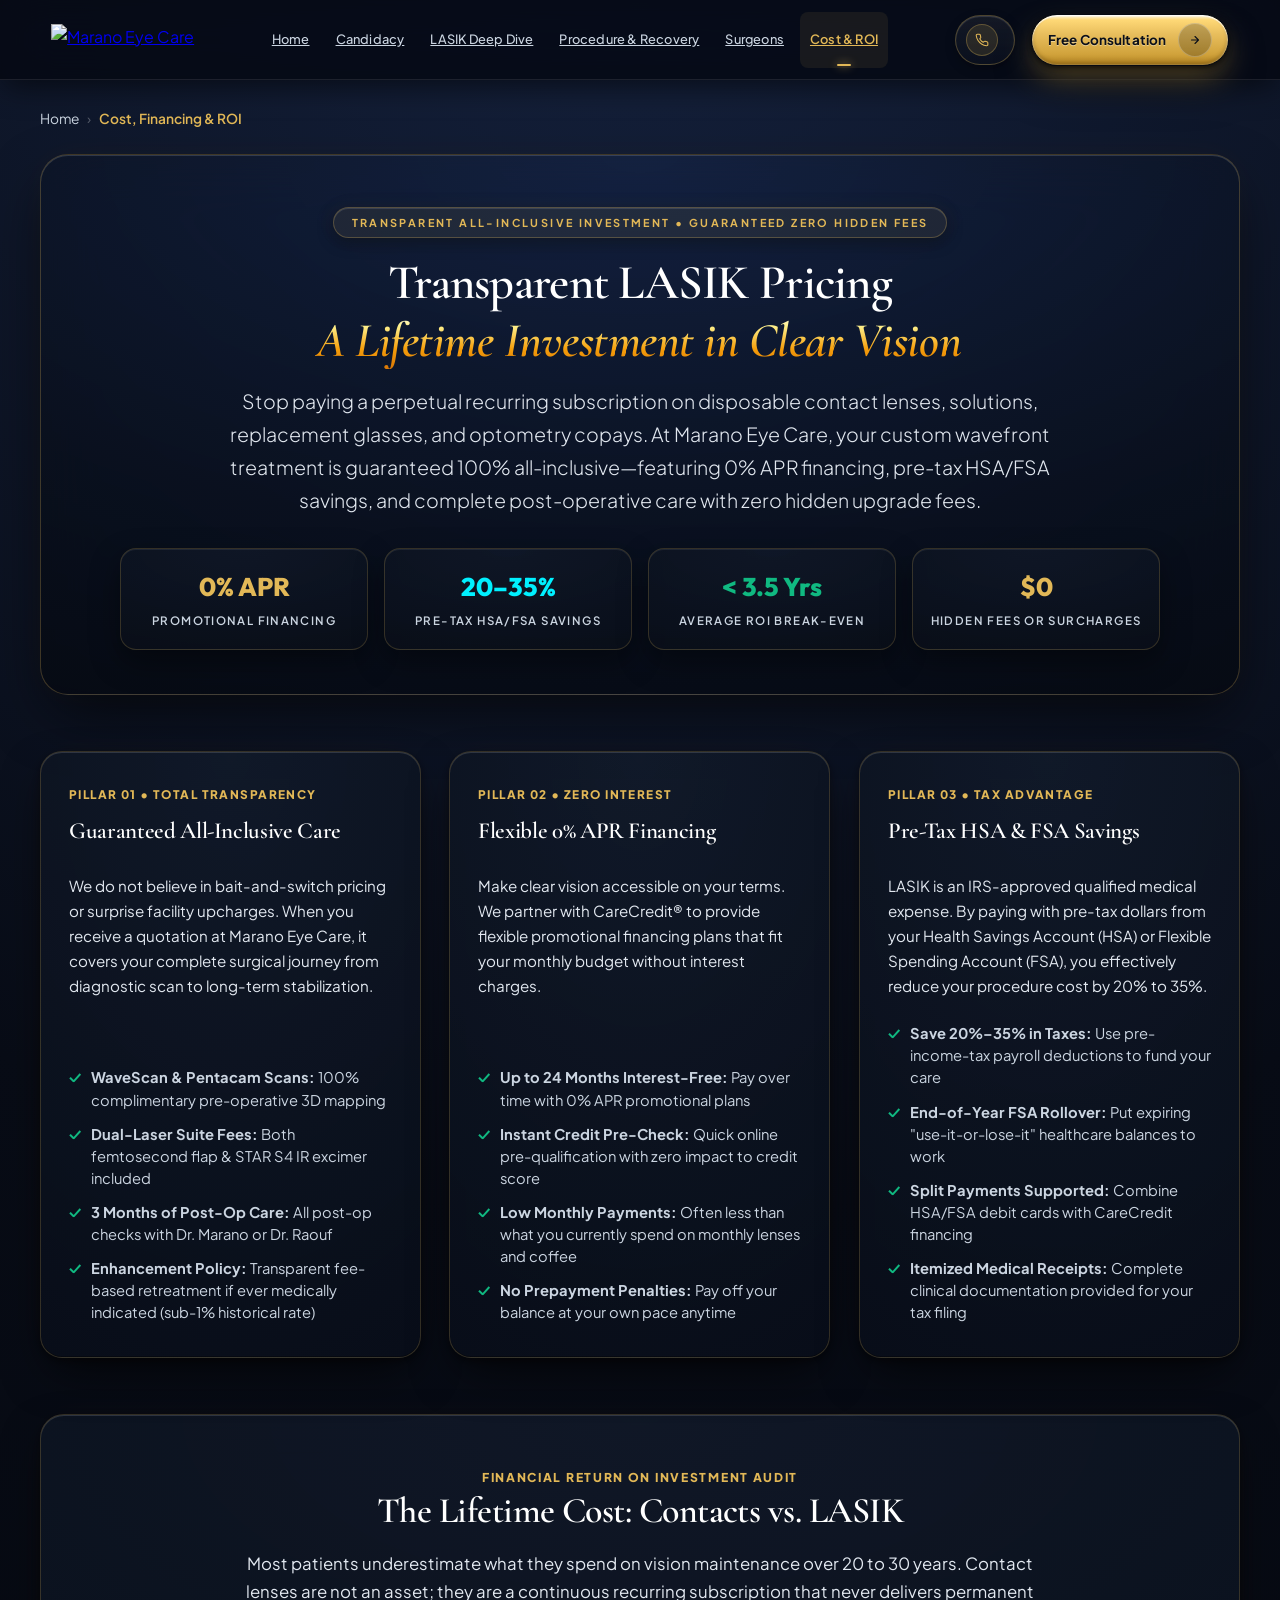
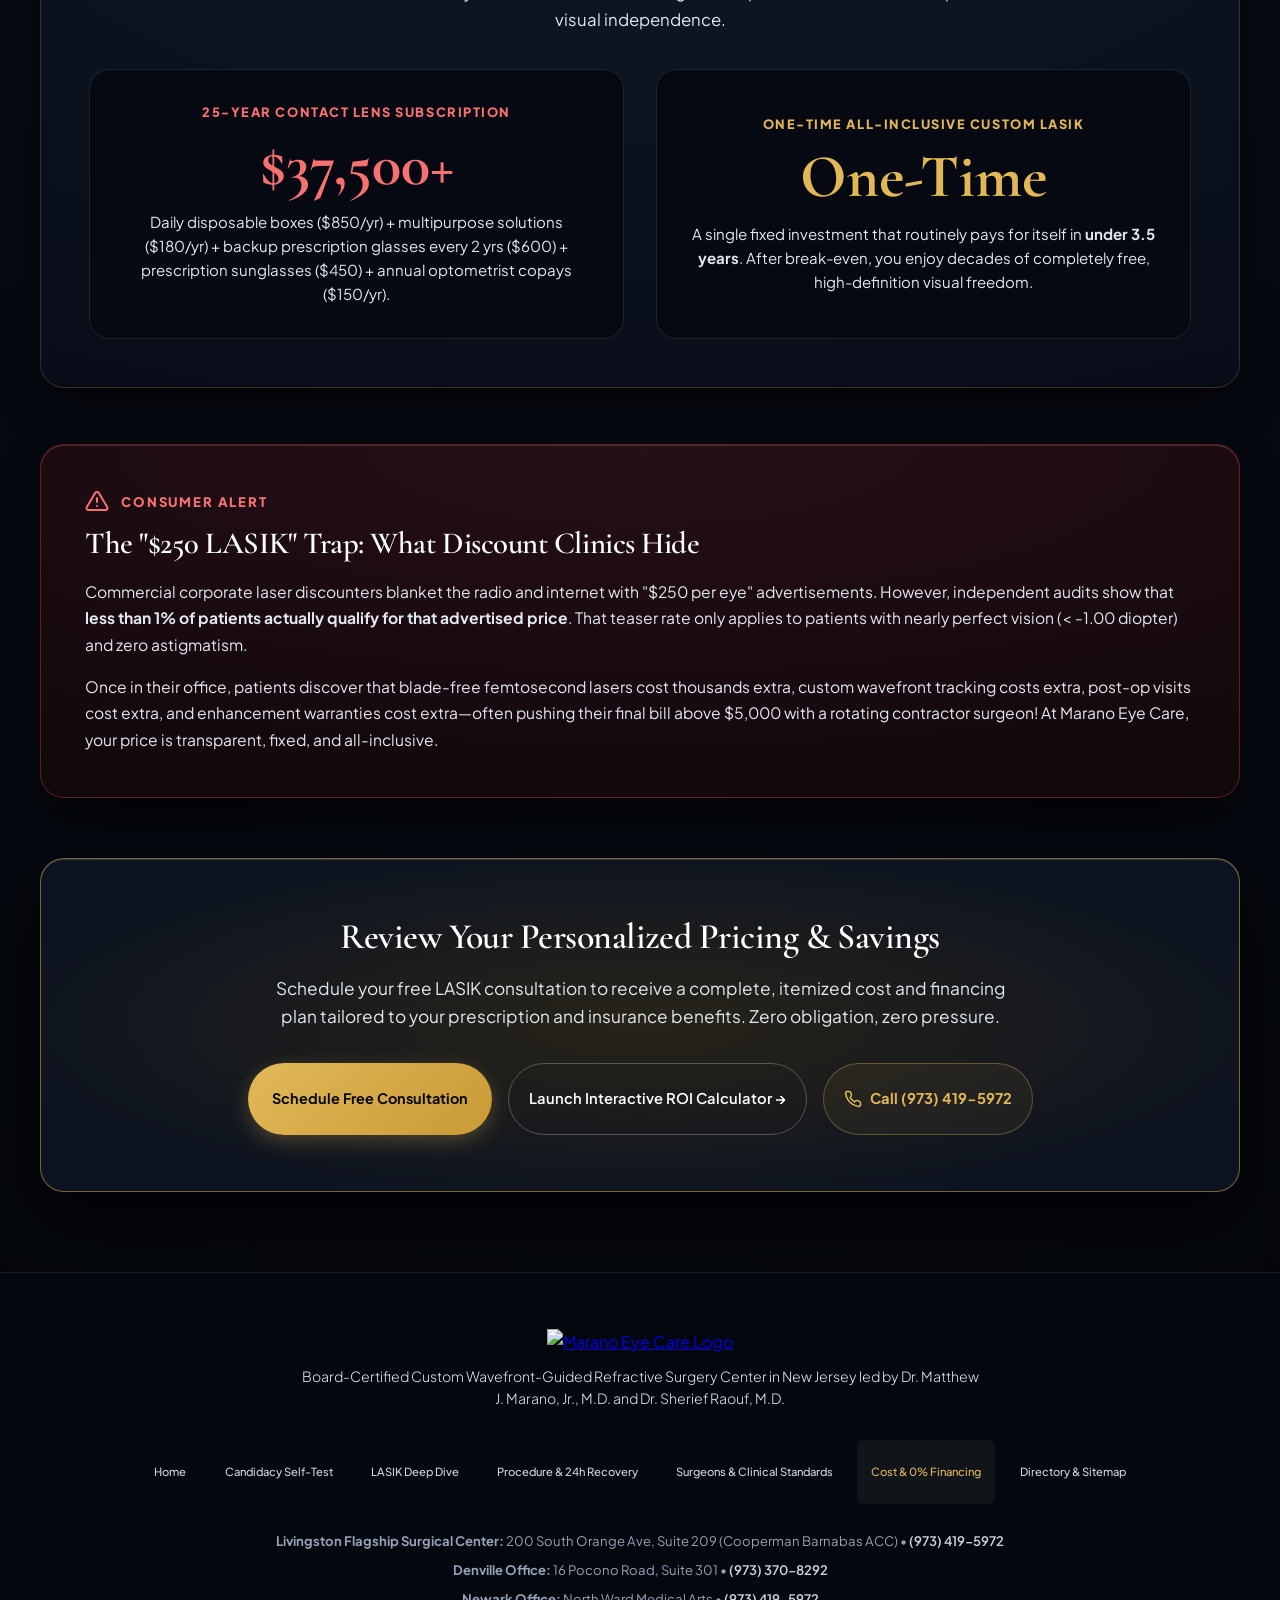
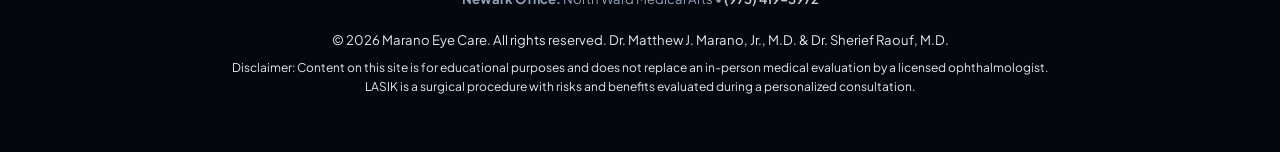
==== pricing-financing.html @ 267d0193 "feat(portal): update CustomVue suite, optical diagnostic engine, surgeon profiles, and procedure vis" ====
<!DOCTYPE html>
<html lang="en">
  <head>
    <!-- Google tag (gtag.js) -->
    <script async src="https://www.googletagmanager.com/gtag/js?id=GT-WKTZM5GN"></script>
    <script>
      window.dataLayer = window.dataLayer || [];
      function gtag(){dataLayer.push(arguments);}
      gtag('js', new Date());

      gtag('config', 'G-71SK3LQF49');
      gtag('config', 'GT-WKTZM5GN');
      gtag('config', 'AW-18197167741');
      gtag('config', 'AW-17962563730');
    </script>

    <!-- Performance & Preconnect Hints -->
    <link rel="preconnect" href="https://fonts.googleapis.com">
    <link rel="preconnect" href="https://fonts.gstatic.com" crossorigin>
    <link rel="preconnect" href="https://www.googletagmanager.com" crossorigin />
    <link rel="preconnect" href="https://cdn.callrail.com" crossorigin />
    <link rel="dns-prefetch" href="https://www.googletagmanager.com" />
    <link rel="dns-prefetch" href="https://cdn.callrail.com" />

    <meta charset="UTF-8" />
    <meta name="viewport" content="width=device-width, initial-scale=1.0" />
    <link rel="icon" type="image/svg+xml" href="./assets/favicon.svg?v=2" />
    <link rel="alternate icon" type="image/png" href="./assets/marano-logo-dw0rx_0b.png" />
    <link rel="apple-touch-icon" href="./assets/favicon.svg?v=2" />
    
    <title>All-Inclusive LASIK Pricing, Financing &amp; ROI | Marano Eye Care NJ</title>
    <link rel="canonical" href="https://lasik.maranoeye.com/pricing-financing.html" />
    <meta name="description" content="Transparent, all-inclusive CustomVue® LASIK pricing in NJ. 0% APR CareCredit financing, HSA/FSA pre-tax savings, and lifetime contact lens cost comparison." />
    <meta name="keywords" content="LASIK cost NJ, LASIK financing CareCredit, LASIK HSA FSA savings, affordable LASIK New Jersey, transparent LASIK pricing Livingston NJ" />
    
    <!-- Open Graph & Social Cards -->
    <meta property="og:title" content="All-Inclusive LASIK Pricing, Financing &amp; ROI | Marano Eye Care NJ" />
    <meta property="og:description" content="Transparent LASIK pricing with zero hidden fees. Discover 0% APR financing, HSA/FSA tax strategies, and lifetime ROI in Livingston, NJ." />
    <meta property="og:type" content="article" />
    <meta property="og:url" content="https://lasik.maranoeye.com/pricing-financing.html" />
    <meta property="og:image" content="https://lasik.maranoeye.com/assets/og-lasik.jpg" />
    <meta name="twitter:card" content="summary_large_image" />
    <meta name="twitter:title" content="All-Inclusive LASIK Pricing, Financing &amp; ROI | Marano Eye Care NJ" />
    <meta name="twitter:description" content="Transparent LASIK pricing with zero hidden fees. Discover 0% APR financing, HSA/FSA tax strategies, and lifetime ROI in Livingston, NJ." />
    <meta name="twitter:image" content="https://lasik.maranoeye.com/assets/og-lasik.jpg" />

    <!-- Google Fonts -->
    <link href="https://fonts.googleapis.com/css2?family=Cormorant+Garamond:ital,wght@0,400;0,600;0,700;1,400;1,600&family=Outfit:wght@400;500;600;700;800&family=Plus+Jakarta+Sans:wght@300;400;500;600;700;800&display=swap" rel="stylesheet">
    
    <!-- Core Design System & Custom Styles -->
    <link rel="stylesheet" href="./assets/index-DhXpI4H_.css?v=29">

    <!-- Schema.org MedicalWebPage Structured Data -->
    <script type="application/ld+json">
    {
      "@context": "https://schema.org",
      "@graph": [
        {
          "@type": ["WebPage", "MedicalWebPage"],
          "@id": "https://lasik.maranoeye.com/pricing-financing.html#webpage",
          "url": "https://lasik.maranoeye.com/pricing-financing.html",
          "name": "All-Inclusive LASIK Pricing, Financing & ROI | Marano Eye Care",
          "description": "Comprehensive guide to all-inclusive LASIK pricing, 0% APR CareCredit financing, HSA/FSA tax deductions, and contact lens ROI.",
          "isPartOf": {
            "@type": "WebSite",
            "@id": "https://lasik.maranoeye.com/#website",
            "name": "Marano Eye Care Custom LASIK"
          }
        },
        {
          "@type": "BreadcrumbList",
          "@id": "https://lasik.maranoeye.com/pricing-financing.html#breadcrumb",
          "itemListElement": [
            {
              "@type": "ListItem",
              "position": 1,
              "name": "Home",
              "item": "https://lasik.maranoeye.com/"
            },
            {
              "@type": "ListItem",
              "position": 2,
              "name": "Cost & Financing",
              "item": "https://lasik.maranoeye.com/pricing-financing.html"
            }
          ]
        }
      ]
    }
    </script>

    <style>
      :root {
        --bg-dark: #060911;
        --bg-panel: rgba(13, 20, 32, 0.88);
        --bg-panel-hover: rgba(18, 27, 43, 0.95);
        --border-gold-subtle: rgba(226, 184, 87, 0.22);
        --border-gold-focus: rgba(226, 184, 87, 0.65);
        --accent-gold: #e2b857;
        --accent-gold-light: #f3d489;
        --accent-cyan: #00f0ff;
        --accent-emerald: #10b981;
        --text-primary: #ffffff;
        --text-secondary: #e2e8f0;
        --text-muted: #94a3b8;
        --font-serif: 'Cormorant Garamond', Georgia, serif;
        --font-sans: 'Plus Jakarta Sans', system-ui, sans-serif;
        --font-display: 'Outfit', system-ui, sans-serif;
      }

      body {
        margin: 0;
        padding: 0;
        background-color: var(--bg-dark);
        color: var(--text-primary);
        font-family: var(--font-sans);
        line-height: 1.6;
        -webkit-font-smoothing: antialiased;
        overflow-x: hidden;
      }

      h1, h2, h3, section {
        scroll-margin-top: 100px;
      }

      /* Unified Full-Width Navigation Bar */
      #main-navigation.subpage-nav-fixed {
        position: fixed !important;
        top: 0 !important;
        left: 0 !important;
        right: 0 !important;
        width: 100% !important;
        max-width: 100% !important;
        margin: 0 !important;
        height: 80px !important;
        border-radius: 0 !important;
        background: rgba(6, 10, 19, 0.88) !important;
        border: none !important;
        border-bottom: 1px solid rgba(255, 255, 255, 0.09) !important;
        -webkit-backdrop-filter: blur(24px) saturate(180%) !important;
        backdrop-filter: blur(24px) saturate(180%) !important;
        box-shadow: 0 10px 30px -5px rgba(0, 0, 0, 0.6) !important;
        padding: 0 clamp(24px, 4vw, 56px) !important;
        z-index: 1000 !important;
        display: flex !important;
        align-items: center !important;
        justify-content: space-between !important;
        box-sizing: border-box !important;
      }

      #main-navigation.subpage-nav-fixed #header-cta-btn {
        flex-shrink: 0 !important;
        white-space: nowrap !important;
        margin-left: 0 !important;
      }

      #main-navigation.subpage-nav-fixed #header-phone-link {
        flex-shrink: 0 !important;
        white-space: nowrap !important;
        margin-right: 16px !important;
      }

      @media (max-width: 1024px) {
        #main-navigation.subpage-nav-fixed {
          padding: 0 16px !important;
          height: 68px !important;
        }
      }

      /* Breadcrumbs */
      .breadcrumb-bar {
        max-width: 1200px;
        margin: 108px auto 0 auto;
        padding: 0 24px;
      }

      .breadcrumb-list {
        display: flex;
        flex-wrap: wrap;
        align-items: center;
        gap: 8px;
        list-style: none;
        padding: 0;
        margin: 0;
        font-size: 0.86rem;
      }

      .breadcrumb-item a {
        color: var(--text-muted);
        text-decoration: none;
        transition: color 0.2s;
      }

      .breadcrumb-item a:hover {
        color: var(--accent-gold);
      }

      .breadcrumb-separator {
        color: rgba(255, 255, 255, 0.3);
      }

      .breadcrumb-current {
        color: var(--accent-gold);
        font-weight: 600;
      }

      /* Main Page Shell */
      .subpage-container {
        max-width: 1200px;
        margin: 0 auto;
        padding: 24px 24px 80px 24px;
      }

      /* Editorial Hero Header */
      .editorial-hero-header {
        text-align: center;
        margin-bottom: 56px !important;
        background: radial-gradient(120% 120% at 50% 0%, rgba(22, 35, 64, 0.75) 0%, rgba(10, 16, 28, 0.88) 60%, rgba(6, 9, 17, 0.96) 100%) !important;
        border: 1px solid rgba(226, 184, 87, 0.25) !important;
        border-radius: 28px !important;
        box-shadow: 0 24px 60px -12px rgba(0, 0, 0, 0.7), inset 0 1px 0 rgba(255, 255, 255, 0.15), 0 0 30px rgba(226, 184, 87, 0.04) !important;
        -webkit-backdrop-filter: blur(28px) saturate(170%) !important;
        backdrop-filter: blur(28px) saturate(170%) !important;
        padding: clamp(36px, 5vw, 52px) clamp(24px, 4vw, 40px) 44px clamp(24px, 4vw, 40px) !important;
      }

      .editorial-hero-header .clinical-telemetry-bar {
        margin: 0 auto !important;
      }

      .superiority-eyebrow {
        display: inline-block;
        font-size: 0.78rem;
        letter-spacing: 0.16em;
        text-transform: uppercase;
        font-weight: 700;
        color: var(--accent-gold);
        background: rgba(226, 184, 87, 0.08);
        border: 1px solid rgba(226, 184, 87, 0.25);
        padding: 6px 18px;
        border-radius: 9999px;
        margin-bottom: 18px;
      }

      .editorial-page-title {
        font-family: var(--font-serif);
        font-size: clamp(2.1rem, 3.8vw, 3.1rem) !important;
        color: #ffffff !important;
        background: none !important;
        -webkit-text-fill-color: #ffffff !important;
        margin: 0 0 16px 0;
        line-height: 1.18;
        letter-spacing: -0.015em;
      }

      .editorial-page-lead {
        color: var(--text-secondary);
        font-size: clamp(1.05rem, 1.8vw, 1.22rem);
        max-width: 880px;
        margin: 0 auto 32px auto;
        line-height: 1.68;
        font-weight: 300;
      }

      /* Clinical Telemetry Bar */
      .clinical-telemetry-bar {
        display: grid;
        grid-template-columns: repeat(4, 1fr);
        gap: 16px;
        max-width: 1040px;
        margin: 0 auto 60px auto;
      }

      @media (max-width: 768px) {
        .clinical-telemetry-bar {
          grid-template-columns: repeat(2, 1fr);
        }
      }

      .telemetry-pill {
        background: radial-gradient(120% 120% at 50% 0%, rgba(18, 27, 43, 0.7) 0%, rgba(9, 14, 24, 0.85) 100%);
        border: 1px solid rgba(226, 184, 87, 0.2);
        border-radius: 16px;
        padding: 18px 16px;
        text-align: center;
        box-shadow: 0 12px 30px rgba(0, 0, 0, 0.4), inset 0 1px 0 rgba(255, 255, 255, 0.08);
        transition: transform 0.25s ease, border-color 0.25s ease;
      }

      .telemetry-pill:hover {
        transform: translateY(-3px);
        border-color: rgba(226, 184, 87, 0.5);
      }

      .telemetry-val {
        display: block;
        font-family: var(--font-display);
        font-size: 1.6rem;
        font-weight: 800;
        color: #ffffff;
        margin-bottom: 4px;
      }

      .telemetry-val-gold { color: var(--accent-gold); }
      .telemetry-val-cyan { color: var(--accent-cyan); }
      .telemetry-val-emerald { color: var(--accent-emerald); }

      .telemetry-lbl {
        display: block;
        font-size: 0.72rem;
        text-transform: uppercase;
        letter-spacing: 0.12em;
        color: var(--text-muted);
        font-weight: 600;
      }

      /* Elite Master Cards System */
      .surgical-card-master {
        background: radial-gradient(120% 120% at 50% 0%, rgba(18, 27, 43, 0.82) 0%, rgba(8, 13, 24, 0.95) 100%);
        border: 1px solid rgba(226, 184, 87, 0.2);
        border-radius: 24px;
        padding: clamp(32px, 4vw, 48px);
        margin-bottom: 56px;
        box-shadow: 0 24px 60px rgba(0, 0, 0, 0.65), inset 0 1px 0 rgba(255, 255, 255, 0.1);
        -webkit-backdrop-filter: blur(24px);
        backdrop-filter: blur(24px);
        transition: border-color 0.3s ease;
      }

      .surgical-card-master:hover {
        border-color: rgba(226, 184, 87, 0.45);
      }

      .section-heading-editorial {
        font-family: var(--font-serif);
        font-size: clamp(1.75rem, 2.8vw, 2.35rem) !important;
        color: #ffffff !important;
        background: none !important;
        -webkit-text-fill-color: #ffffff !important;
        margin: 0 0 14px 0;
        line-height: 1.25;
      }

      .section-sub-editorial {
        color: var(--text-secondary);
        font-size: 1.05rem;
        line-height: 1.65;
        max-width: 820px;
        margin-bottom: 32px;
      }

      /* 3 Pillars of Transparent Investment */
      section.pricing-pillars-grid,
      .pricing-pillars-grid {
        display: grid;
        grid-template-columns: repeat(3, 1fr);
        gap: 28px;
        margin-bottom: 56px;
        overflow: visible !important;
        padding-top: 10px;
        margin-top: -10px;
      }

      @media (max-width: 900px) {
        section.pricing-pillars-grid,
        .pricing-pillars-grid {
          grid-template-columns: 1fr;
        }
      }

      .price-pillar-card {
        background: radial-gradient(120% 120% at 50% 0%, rgba(18, 27, 43, 0.82) 0%, rgba(8, 13, 24, 0.95) 100%);
        border: 1px solid rgba(226, 184, 87, 0.2);
        border-radius: 22px;
        padding: 34px 28px;
        box-shadow: 0 16px 45px rgba(0, 0, 0, 0.55), inset 0 1px 0 rgba(255, 255, 255, 0.08);
        display: flex;
        flex-direction: column;
        transition: transform 0.25s cubic-bezier(0.16, 1, 0.3, 1), border-color 0.25s ease, box-shadow 0.25s ease;
        position: relative;
        z-index: 1;
      }

      .price-pillar-card:hover {
        transform: translateY(-4px);
        border-color: rgba(226, 184, 87, 0.5);
        box-shadow: 0 20px 50px rgba(0, 0, 0, 0.65), 0 0 20px rgba(226, 184, 87, 0.12), inset 0 1px 0 rgba(255, 255, 255, 0.12);
        z-index: 2;
      }

      .pillar-tag {
        font-size: 0.74rem;
        letter-spacing: 0.12em;
        font-weight: 800;
        color: var(--accent-gold);
        text-transform: uppercase;
        margin-bottom: 12px;
        display: block;
      }

      .price-pillar-title {
        font-family: var(--font-serif);
        font-size: clamp(1.35rem, 1.8vw, 1.6rem) !important;
        color: #ffffff !important;
        background: none !important;
        -webkit-text-fill-color: #ffffff !important;
        margin: 0 0 12px 0;
        line-height: 1.25;
      }

      .trap-heading {
        font-family: var(--font-serif);
        font-size: clamp(1.6rem, 2.4vw, 2.1rem) !important;
        color: #ffffff !important;
        background: none !important;
        -webkit-text-fill-color: #ffffff !important;
        margin: 0 0 14px 0;
        line-height: 1.25;
      }

      .cta-heading {
        font-family: var(--font-serif);
        font-size: clamp(1.75rem, 2.8vw, 2.35rem) !important;
        color: #ffffff !important;
        background: none !important;
        -webkit-text-fill-color: #ffffff !important;
        margin: 0 0 14px 0;
        line-height: 1.25;
      }

      .price-pillar-desc {
        color: var(--text-secondary);
        font-size: 0.95rem;
        line-height: 1.65;
        margin-bottom: 24px;
      }

      .feature-bullets {
        list-style: none;
        padding: 0;
        margin: 0;
        display: flex;
        flex-direction: column;
        gap: 12px;
        margin-top: auto;
      }

      .feature-bullet {
        display: flex;
        align-items: flex-start;
        gap: 10px;
        font-size: 0.92rem;
        color: var(--text-muted);
        line-height: 1.5;
      }

      .bullet-check {
        color: var(--accent-emerald);
        font-weight: bold;
        flex-shrink: 0;
      }

      /* Lifetime Expense Comparison Panel */
      .roi-grid {
        display: grid;
        grid-template-columns: 1fr 1fr;
        gap: 32px;
        align-items: stretch;
        margin-top: 28px;
      }

      @media (max-width: 860px) {
        .roi-grid {
          grid-template-columns: 1fr;
        }
      }

      .calc-stat-box {
        background: rgba(6, 9, 17, 0.85);
        border: 1px solid rgba(255, 255, 255, 0.1);
        border-radius: 20px;
        padding: 32px 28px;
        text-align: center;
        display: flex;
        flex-direction: column;
        justify-content: center;
      }

      .stat-huge {
        font-family: var(--font-serif);
        font-size: clamp(2.8rem, 5vw, 3.8rem);
        line-height: 1;
        margin: 12px 0 14px 0;
        font-weight: 700;
      }

      .stat-huge-red {
        color: #f87171;
      }

      .stat-huge-gold {
        color: var(--accent-gold);
      }

      /* The Retail Mill Scheme Alert */
      .retail-trap-card {
        background: radial-gradient(120% 120% at 50% 0%, rgba(45, 16, 24, 0.85) 0%, rgba(14, 8, 12, 0.98) 100%);
        border: 1px solid rgba(239, 68, 68, 0.35);
        border-radius: 24px;
        padding: clamp(32px, 4vw, 44px);
        margin-bottom: 56px;
        box-shadow: 0 20px 55px rgba(0, 0, 0, 0.65);
      }

      /* Call to Action Banner */
      .surgical-cta-banner {
        background: radial-gradient(ellipse at 50% 50%, rgba(226, 184, 87, 0.16) 0%, rgba(13, 20, 34, 0.96) 80%);
        border: 1px solid rgba(226, 184, 87, 0.5);
        border-radius: 24px;
        padding: 56px 36px;
        text-align: center;
        box-shadow: 0 24px 65px rgba(0, 0, 0, 0.7), inset 0 1px 0 rgba(255, 255, 255, 0.15);
        margin-top: 60px;
      }

      .cta-heading {
        font-family: var(--font-serif);
        font-size: clamp(2rem, 3.6vw, 2.7rem);
        color: #ffffff;
        margin: 0 0 14px 0;
      }

      .cta-desc {
        color: var(--text-secondary);
        font-size: 1.08rem;
        max-width: 740px;
        margin: 0 auto 32px auto;
        line-height: 1.65;
      }

      .cta-actions {
        display: flex;
        flex-wrap: wrap;
        justify-content: center;
        gap: 16px;
      }

      .btn-gold-pill {
        background: linear-gradient(135deg, #e2b857 0%, #c99a36 100%);
        color: #060911;
        font-weight: 700;
        font-size: 0.9rem;
        padding: 12px 24px;
        min-height: 48px;
        border-radius: 9999px;
        text-decoration: none;
        box-shadow: 0 6px 20px rgba(226, 184, 87, 0.28);
        transition: transform 0.25s ease, box-shadow 0.25s ease;
        display: inline-flex;
        align-items: center;
        justify-content: center;
        gap: 8px;
        border: none;
        cursor: pointer;
      }

      .btn-gold-pill:hover {
        transform: translateY(-2px);
        box-shadow: 0 10px 28px rgba(226, 184, 87, 0.45);
      }

      .phone-link-pill {
        color: var(--accent-gold);
        font-weight: 700;
        font-size: 0.92rem;
        text-decoration: none;
        display: inline-flex;
        align-items: center;
        gap: 8px;
        padding: 10px 20px;
        min-height: 48px;
        border: 1px solid rgba(226, 184, 87, 0.35);
        border-radius: 9999px;
        background: rgba(226, 184, 87, 0.06);
        transition: all 0.25s ease;
      }

      .phone-link-pill:hover {
        background: rgba(226, 184, 87, 0.16);
        border-color: var(--accent-gold);
        color: #ffffff;
      }

      .secondary-outline-pill {
        border: 1px solid rgba(255, 255, 255, 0.25);
        color: #ffffff;
        font-weight: 600;
        font-size: 0.92rem;
        text-decoration: none;
        display: inline-flex;
        align-items: center;
        gap: 8px;
        padding: 10px 20px;
        min-height: 48px;
        border-radius: 9999px;
        transition: all 0.25s ease;
      }

      .secondary-outline-pill:hover {
        border-color: var(--accent-gold);
        color: var(--accent-gold);
        background: rgba(226, 184, 87, 0.08);
      }

      /* Unified Footer */
      .footer-subpage-simple {
        border-top: 1px solid rgba(255, 255, 255, 0.08);
        padding: 40px 24px;
        text-align: center;
        font-size: 0.88rem;
        color: var(--text-muted);
        background: #04070d;
      }

      .footer-links-row {
        display: flex;
        flex-wrap: nowrap;
        justify-content: center;
        justify-content: safe center;
        align-items: center;
        white-space: nowrap;
        gap: clamp(4px, 0.8vw, 12px);
        margin: 20px auto;
        max-width: 100%;
        width: max-content;
        box-sizing: border-box;
        overflow-x: auto;
        padding: 6px 12px;
      }

      .footer-link-item {
        color: var(--text-secondary);
        text-decoration: none;
        display: inline-flex;
        align-items: center;
        white-space: nowrap;
        font-size: clamp(0.70rem, 0.78vw, 0.84rem);
        padding: 5px 8px;
        border-radius: 6px;
        transition: color 0.2s;
      }

      .footer-link-item:hover {
        color: var(--accent-gold);
      }

      /* Editorial italic accent */
      .editorial-italic-accent {
        color: #e2b857;
        font-style: italic;
      }

      /* ROI panel header */
      .roi-panel-header {
        text-align: center;
        max-width: 820px;
        margin: 0 auto 36px auto;
      }

      .roi-eyebrow {
        color: var(--accent-gold);
        font-size: 0.76rem;
        font-weight: 800;
        letter-spacing: 0.14em;
        text-transform: uppercase;
      }

      /* ROI stat box labels & body text */
      .stat-label-red {
        font-size: 0.8rem;
        color: #f87171;
        letter-spacing: 0.12em;
        text-transform: uppercase;
        font-weight: 800;
      }

      .stat-label-gold {
        font-size: 0.8rem;
        color: var(--accent-gold);
        letter-spacing: 0.12em;
        text-transform: uppercase;
        font-weight: 800;
      }

      .stat-body {
        color: var(--text-secondary);
        font-size: 0.94rem;
        line-height: 1.6;
        margin: 0;
      }

      /* Retail trap card */
      .trap-alert-row {
        display: flex;
        align-items: center;
        gap: 12px;
        margin-bottom: 12px;
      }

      .trap-alert-label {
        color: #f87171;
        font-weight: 800;
        font-size: 0.82rem;
        letter-spacing: 0.14em;
        text-transform: uppercase;
      }

      .trap-heading {
        font-family: var(--font-serif);
        font-size: clamp(1.8rem, 3.2vw, 2.4rem);
        color: #ffffff;
        margin: 0 0 14px 0;
      }

      .trap-body {
        color: var(--text-secondary);
        font-size: 0.98rem;
        line-height: 1.68;
        margin-bottom: 16px;
      }

      .trap-body-last {
        color: var(--text-secondary);
        font-size: 0.98rem;
        line-height: 1.68;
        margin: 0;
      }

      /* Footer */
      .footer-inner {
        max-width: 1200px;
        margin: 0 auto;
      }

      .footer-link-item-active {
        color: var(--accent-gold);
      }

      .footer-address {
        margin: 0 0 12px 0;
        color: var(--text-muted);
        font-size: 0.85rem;
      }

      .footer-copyright {
        margin: 0;
        color: rgba(255, 255, 255, 0.4);
        font-size: 0.8rem;
      }
    </style>
    <link rel="stylesheet" href="./assets/custom-styles.css?v=152">
  </head>
  <body>
    <!-- Persistent Floating Navbar (Matches index.html) -->
    <nav id="main-navigation" class="scrolled subpage-nav-fixed" role="navigation" aria-label="Main Navigation">
      <a id="logo-container" href="/" aria-label="Marano Eye Care Homepage">
        <img alt="Marano Eye Care" class="nav-logo" src="./assets/marano-logo-Dw0Rx_0B.png" width="180" height="40" decoding="async">
      </a>
      <div class="nav-links-group">
        <a class="nav-link-item" href="/" data-nav="home">Home</a>
        <a class="nav-link-item" href="/#quiz" data-nav="candidacy">Candidacy</a>
        <a class="nav-link-item" href="/technology.html" data-nav="technology">LASIK Deep Dive</a>
        <a class="nav-link-item" href="/procedure-journey.html" data-nav="procedure">Procedure & Recovery</a>
        <a class="nav-link-item" href="/surgeons.html" data-nav="surgeons">Surgeons</a>
        <a class="nav-link-item active-nav-link" href="/pricing-financing.html" data-nav="pricing" aria-current="page">Cost & ROI</a>
      </div>
      <a id="header-phone-link" href="tel:973-419-5972" class="header-phone-link" title="Direct Surgical Coordinator Line • No Hold Times" aria-label="Call Direct Surgical Coordinator Line at (973) 419-5972">
        <span class="btn-icon-bubble-phone" aria-hidden="true">
          <svg width="13" height="13" viewBox="0 0 24 24" fill="none" stroke="currentColor" stroke-width="1.8" stroke-linecap="round" stroke-linejoin="round"><path d="M22 16.92v3a2 2 0 0 1-2.18 2 19.79 19.79 0 0 1-8.63-3.07 19.5 19.5 0 0 1-6-6 19.79 19.79 0 0 1-3.07-8.67A2 2 0 0 1 4.11 2h3a2 2 0 0 1 2 1.72c.127.96.361 1.903.7 2.81a2 2 0 0 1-.45 2.11L8.09 9.91a16 16 0 0 0 6 6l1.27-1.27a2 2 0 0 1 2.11-.45c.907.339 1.85.573 2.81.7A2 2 0 0 1 22 16.92z"/></svg>
        </span>
        <span class="phone-text">(973) 419-5972</span>
      </a>
      <a id="header-cta-btn" href="/#hero-mc-card" class="btn btn-primary header-cta-btn" aria-label="Schedule Free Consultation">
        <span><span class="cta-desktop">Schedule Free Consultation</span><span class="cta-mobile">Free Consultation</span></span>
        <span class="btn-icon-bubble" aria-hidden="true">
          <svg width="12" height="12" viewBox="0 0 24 24" fill="none" stroke="currentColor" stroke-width="2.2" stroke-linecap="round" stroke-linejoin="round"><path d="M5 12h14M12 5l7 7-7 7"/></svg>
        </span>
      </a>
    </nav>

    <!-- Breadcrumb -->
    <nav class="breadcrumb-bar" aria-label="Breadcrumb">
      <ol class="breadcrumb-list">
        <li class="breadcrumb-item"><a href="/">Home</a></li>
        <li class="breadcrumb-separator" aria-hidden="true">›</li>
        <li class="breadcrumb-item breadcrumb-current" aria-current="page">Cost, Financing &amp; ROI</li>
      </ol>
    </nav>

    <!-- Main Content Container -->
    <main class="subpage-container" id="main-content">
      
      <!-- Editorial Hero Header -->
      <header class="editorial-hero-header">
        <span class="superiority-eyebrow">TRANSPARENT ALL-INCLUSIVE INVESTMENT &bull; GUARANTEED ZERO HIDDEN FEES</span>
        <h1 class="editorial-page-title">
          Transparent LASIK Pricing <br />
          <span class="editorial-italic-accent">A Lifetime Investment in Clear Vision</span>
        </h1>
        <p class="editorial-page-lead">
          Stop paying a perpetual recurring subscription on disposable contact lenses, solutions, replacement glasses, and optometry copays. At Marano Eye Care, your custom wavefront treatment is guaranteed 100% all-inclusive—featuring 0% APR financing, pre-tax HSA/FSA savings, and complete post-operative care with zero hidden upgrade fees.
        </p>

        <!-- Clinical Telemetry Bar -->
        <div class="clinical-telemetry-bar">
          <div class="telemetry-pill">
            <span class="telemetry-val telemetry-val-gold">0% APR</span>
            <span class="telemetry-lbl">Promotional Financing</span>
          </div>
          <div class="telemetry-pill">
            <span class="telemetry-val telemetry-val-cyan">20–35%</span>
            <span class="telemetry-lbl">Pre-Tax HSA/FSA Savings</span>
          </div>
          <div class="telemetry-pill">
            <span class="telemetry-val telemetry-val-emerald">&lt; 3.5 Yrs</span>
            <span class="telemetry-lbl">Average ROI Break-Even</span>
          </div>
          <div class="telemetry-pill">
            <span class="telemetry-val telemetry-val-gold">$0</span>
            <span class="telemetry-lbl">Hidden Fees or Surcharges</span>
          </div>
        </div>
      </header>

      <!-- 3 Pillars of Transparent Investment -->
      <section class="pricing-pillars-grid" aria-label="Financing Pillars">
        <!-- Pillar 1: All-Inclusive Guarantee -->
        <article class="price-pillar-card">
          <span class="pillar-tag">PILLAR 01 &bull; TOTAL TRANSPARENCY</span>
          <h2 class="price-pillar-title">Guaranteed All-Inclusive Care</h2>
          <p class="price-pillar-desc">
            We do not believe in bait-and-switch pricing or surprise facility upcharges. When you receive a quotation at Marano Eye Care, it covers your complete surgical journey from diagnostic scan to long-term stabilization.
          </p>
          <ul class="feature-bullets">
            <li class="feature-bullet">
              <span class="bullet-check">✓</span>
              <span><strong>WaveScan &amp; Pentacam Scans:</strong> 100% complimentary pre-operative 3D mapping</span>
            </li>
            <li class="feature-bullet">
              <span class="bullet-check">✓</span>
              <span><strong>Dual-Laser Suite Fees:</strong> Both femtosecond flap &amp; STAR S4 IR excimer included</span>
            </li>
            <li class="feature-bullet">
              <span class="bullet-check">✓</span>
              <span><strong>3 Months of Post-Op Care:</strong> All post-op checks with Dr. Marano or Dr. Raouf</span>
            </li>
            <li class="feature-bullet">
              <span class="bullet-check">✓</span>
              <span><strong>Enhancement Policy:</strong> Transparent fee-based retreatment if ever medically indicated (sub-1% historical rate)</span>
            </li>
          </ul>
        </article>

        <!-- Pillar 2: 0% APR Financing -->
        <article class="price-pillar-card">
          <span class="pillar-tag">PILLAR 02 &bull; ZERO INTEREST</span>
          <h2 class="price-pillar-title">Flexible 0% APR Financing</h2>
          <p class="price-pillar-desc">
            Make clear vision accessible on your terms. We partner with CareCredit® to provide flexible promotional financing plans that fit your monthly budget without interest charges.
          </p>
          <ul class="feature-bullets">
            <li class="feature-bullet">
              <span class="bullet-check">✓</span>
              <span><strong>Up to 24 Months Interest-Free:</strong> Pay over time with 0% APR promotional plans</span>
            </li>
            <li class="feature-bullet">
              <span class="bullet-check">✓</span>
              <span><strong>Instant Credit Pre-Check:</strong> Quick online pre-qualification with zero impact to credit score</span>
            </li>
            <li class="feature-bullet">
              <span class="bullet-check">✓</span>
              <span><strong>Low Monthly Payments:</strong> Often less than what you currently spend on monthly lenses and coffee</span>
            </li>
            <li class="feature-bullet">
              <span class="bullet-check">✓</span>
              <span><strong>No Prepayment Penalties:</strong> Pay off your balance at your own pace anytime</span>
            </li>
          </ul>
        </article>

        <!-- Pillar 3: Pre-Tax HSA / FSA -->
        <article class="price-pillar-card">
          <span class="pillar-tag">PILLAR 03 &bull; TAX ADVANTAGE</span>
          <h2 class="price-pillar-title">Pre-Tax HSA &amp; FSA Savings</h2>
          <p class="price-pillar-desc">
            LASIK is an IRS-approved qualified medical expense. By paying with pre-tax dollars from your Health Savings Account (HSA) or Flexible Spending Account (FSA), you effectively reduce your procedure cost by 20% to 35%.
          </p>
          <ul class="feature-bullets">
            <li class="feature-bullet">
              <span class="bullet-check">✓</span>
              <span><strong>Save 20%–35% in Taxes:</strong> Use pre-income-tax payroll deductions to fund your care</span>
            </li>
            <li class="feature-bullet">
              <span class="bullet-check">✓</span>
              <span><strong>End-of-Year FSA Rollover:</strong> Put expiring "use-it-or-lose-it" healthcare balances to work</span>
            </li>
            <li class="feature-bullet">
              <span class="bullet-check">✓</span>
              <span><strong>Split Payments Supported:</strong> Combine HSA/FSA debit cards with CareCredit financing</span>
            </li>
            <li class="feature-bullet">
              <span class="bullet-check">✓</span>
              <span><strong>Itemized Medical Receipts:</strong> Complete clinical documentation provided for your tax filing</span>
            </li>
          </ul>
        </article>
      </section>

      <!-- The $37,000 Lifetime Contact Lens Tax Audit -->
      <section class="surgical-card-master" aria-labelledby="roi-panel-title">
        <div class="roi-panel-header">
          <span class="roi-eyebrow">FINANCIAL RETURN ON INVESTMENT AUDIT</span>
          <h2 id="roi-panel-title" class="section-heading-editorial">The Lifetime Cost: Contacts vs. LASIK</h2>
          <p class="section-sub-editorial">
            Most patients underestimate what they spend on vision maintenance over 20 to 30 years. Contact lenses are not an asset; they are a continuous recurring subscription that never delivers permanent visual independence.
          </p>
        </div>

        <div class="roi-grid">
          <div class="calc-stat-box">
            <span class="stat-label-red">25-YEAR CONTACT LENS SUBSCRIPTION</span>
            <div class="stat-huge stat-huge-red">$37,500+</div>
            <p class="stat-body">
              Daily disposable boxes ($850/yr) + multipurpose solutions ($180/yr) + backup prescription glasses every 2 yrs ($600) + prescription sunglasses ($450) + annual optometrist copays ($150/yr).
            </p>
          </div>

          <div class="calc-stat-box">
            <span class="stat-label-gold">ONE-TIME ALL-INCLUSIVE CUSTOM LASIK</span>
            <div class="stat-huge stat-huge-gold">One-Time</div>
            <p class="stat-body">
              A single fixed investment that routinely pays for itself in <strong>under 3.5 years</strong>. After break-even, you enjoy decades of completely free, high-definition visual freedom.
            </p>
          </div>
        </div>
      </section>

      <!-- Deconstructing the "$250/Eye" Retail Mill Trap -->
      <section class="retail-trap-card" aria-labelledby="trap-heading">
        <div class="trap-alert-row">
          <svg width="24" height="24" viewBox="0 0 24 24" fill="none" stroke="#f87171" stroke-width="2" stroke-linecap="round" stroke-linejoin="round" aria-hidden="true"><path d="M10.29 3.86L1.82 18a2 2 0 0 0 1.71 3h16.94a2 2 0 0 0 1.71-3L13.71 3.86a2 2 0 0 0-3.42 0z"/><line x1="12" y1="9" x2="12" y2="13"/><line x1="12" y1="17" x2="12.01" y2="17"/></svg>
          <span class="trap-alert-label">CONSUMER ALERT</span>
        </div>
        <h2 id="trap-heading" class="trap-heading">The "$250 LASIK" Trap: What Discount Clinics Hide</h2>
        <p class="trap-body">
          Commercial corporate laser discounters blanket the radio and internet with "$250 per eye" advertisements. However, independent audits show that <strong>less than 1% of patients actually qualify for that advertised price</strong>. That teaser rate only applies to patients with nearly perfect vision (&lt; -1.00 diopter) and zero astigmatism.
        </p>
        <p class="trap-body-last">
          Once in their office, patients discover that blade-free femtosecond lasers cost thousands extra, custom wavefront tracking costs extra, post-op visits cost extra, and enhancement warranties cost extra—often pushing their final bill above $5,000 with a rotating contractor surgeon! At Marano Eye Care, your price is transparent, fixed, and all-inclusive.
        </p>
      </section>

      <!-- Conversion Bridge / Schedule Banner -->
      <section class="surgical-cta-banner" aria-labelledby="cta-pricing-heading">
        <h2 id="cta-pricing-heading" class="cta-heading">Review Your Personalized Pricing &amp; Savings</h2>
        <p class="cta-desc">
          Schedule your free LASIK consultation to receive a complete, itemized cost and financing plan tailored to your prescription and insurance benefits. Zero obligation, zero pressure.
        </p>
        <div class="cta-actions">
          <a href="/#booking" class="btn-gold-pill">
            <span>Schedule Free Consultation</span>
          </a>
          <a href="/#roi-section" class="secondary-outline-pill">
            <span>Launch Interactive ROI Calculator &rarr;</span>
          </a>
          <a href="tel:973-419-5972" class="phone-link-pill">
            <svg width="18" height="18" viewBox="0 0 24 24" fill="none" stroke="currentColor" stroke-width="2" stroke-linecap="round" stroke-linejoin="round" aria-hidden="true"><path d="M22 16.92v3a2 2 0 0 1-2.18 2 19.79 19.79 0 0 1-8.63-3.07 19.5 19.5 0 0 1-6-6 19.79 19.79 0 0 1-3.07-8.67A2 2 0 0 1 4.11 2h3a2 2 0 0 1 2 1.72 12.84 12.84 0 0 0 .7 2.81 2 2 0 0 1-.45 2.11L8.09 9.91a16 16 0 0 0 6 6l1.27-1.27a2 2 0 0 1 2.11-.45 12.84 12.84 0 0 0 2.81.7A2 2 0 0 1 22 16.92z"/></svg>
            <span>Call (973) 419-5972</span>
          </a>
        </div>
      </section>
    </main>

    <!-- Unified Footer -->
    <footer class="footer-subpage-master" role="contentinfo" aria-label="Footer Navigation & Practice Information">
      <div class="footer-subpage-container">
        <div class="footer-subpage-brand">
          <a href="/" aria-label="Marano Eye Care Homepage">
            <img alt="Marano Eye Care Logo" class="footer-logo-img" src="./assets/marano-logo-Dw0Rx_0B.png" width="180" height="40" loading="lazy" decoding="async">
          </a>
          <p class="footer-brand-sub">
            Board-Certified Custom Wavefront-Guided Refractive Surgery Center in New Jersey led by Dr. Matthew J. Marano, Jr., M.D. and Dr. Sherief Raouf, M.D.
          </p>
        </div>

        <div class="footer-links-row" role="navigation" aria-label="Footer Navigation Links">
        <a href="/" class="footer-link-item">Home</a>
        <a href="/#quiz" class="footer-link-item">Candidacy Self-Test</a>
        <a href="/technology.html" class="footer-link-item">LASIK Deep Dive</a>
        <a href="/procedure-journey.html" class="footer-link-item">Procedure & 24h Recovery</a>
        <a href="/surgeons.html" class="footer-link-item">Surgeons & Clinical Standards</a>
        <a href="/pricing-financing.html" class="footer-link-item footer-link-item-active" aria-current="page">Cost & 0% Financing</a>
        <a href="/sitemap.html" class="footer-link-item">Directory & Sitemap</a>
        </div>

        <div class="footer-offices-strip">
        <div class="footer-office-item"><strong>Livingston Flagship Surgical Center:</strong> 200 South Orange Ave, Suite 209 (Cooperman Barnabas ACC) &bull; <a href="tel:973-419-5972">(973) 419-5972</a></div>
        <div class="footer-office-item"><strong>Denville Office:</strong> 16 Pocono Road, Suite 301 &bull; <a href="tel:973-370-8292">(973) 370-8292</a></div>
        <div class="footer-office-item"><strong>Newark Office:</strong> North Ward Medical Arts &bull; <a href="tel:973-419-5972">(973) 419-5972</a></div>
        </div>

        <p class="footer-copyright">
          © 2026 Marano Eye Care. All rights reserved. Dr. Matthew J. Marano, Jr., M.D. & Dr. Sherief Raouf, M.D.
        </p>
        <p class="footer-disclaimer">
          Disclaimer: Content on this site is for educational purposes and does not replace an in-person medical evaluation by a licensed ophthalmologist. LASIK is a surgical procedure with risks and benefits evaluated during a personalized consultation.
        </p>
      </div>
    </footer>

    <!-- Scripts -->
    <script src="./assets/telemetry.js?v=3" defer></script>
    <script type="text/javascript" src="https://cdn.callrail.com/companies/764798499/aff735ebb2e830b3a6df/12/swap.js" defer></script>
  </body>
</html>
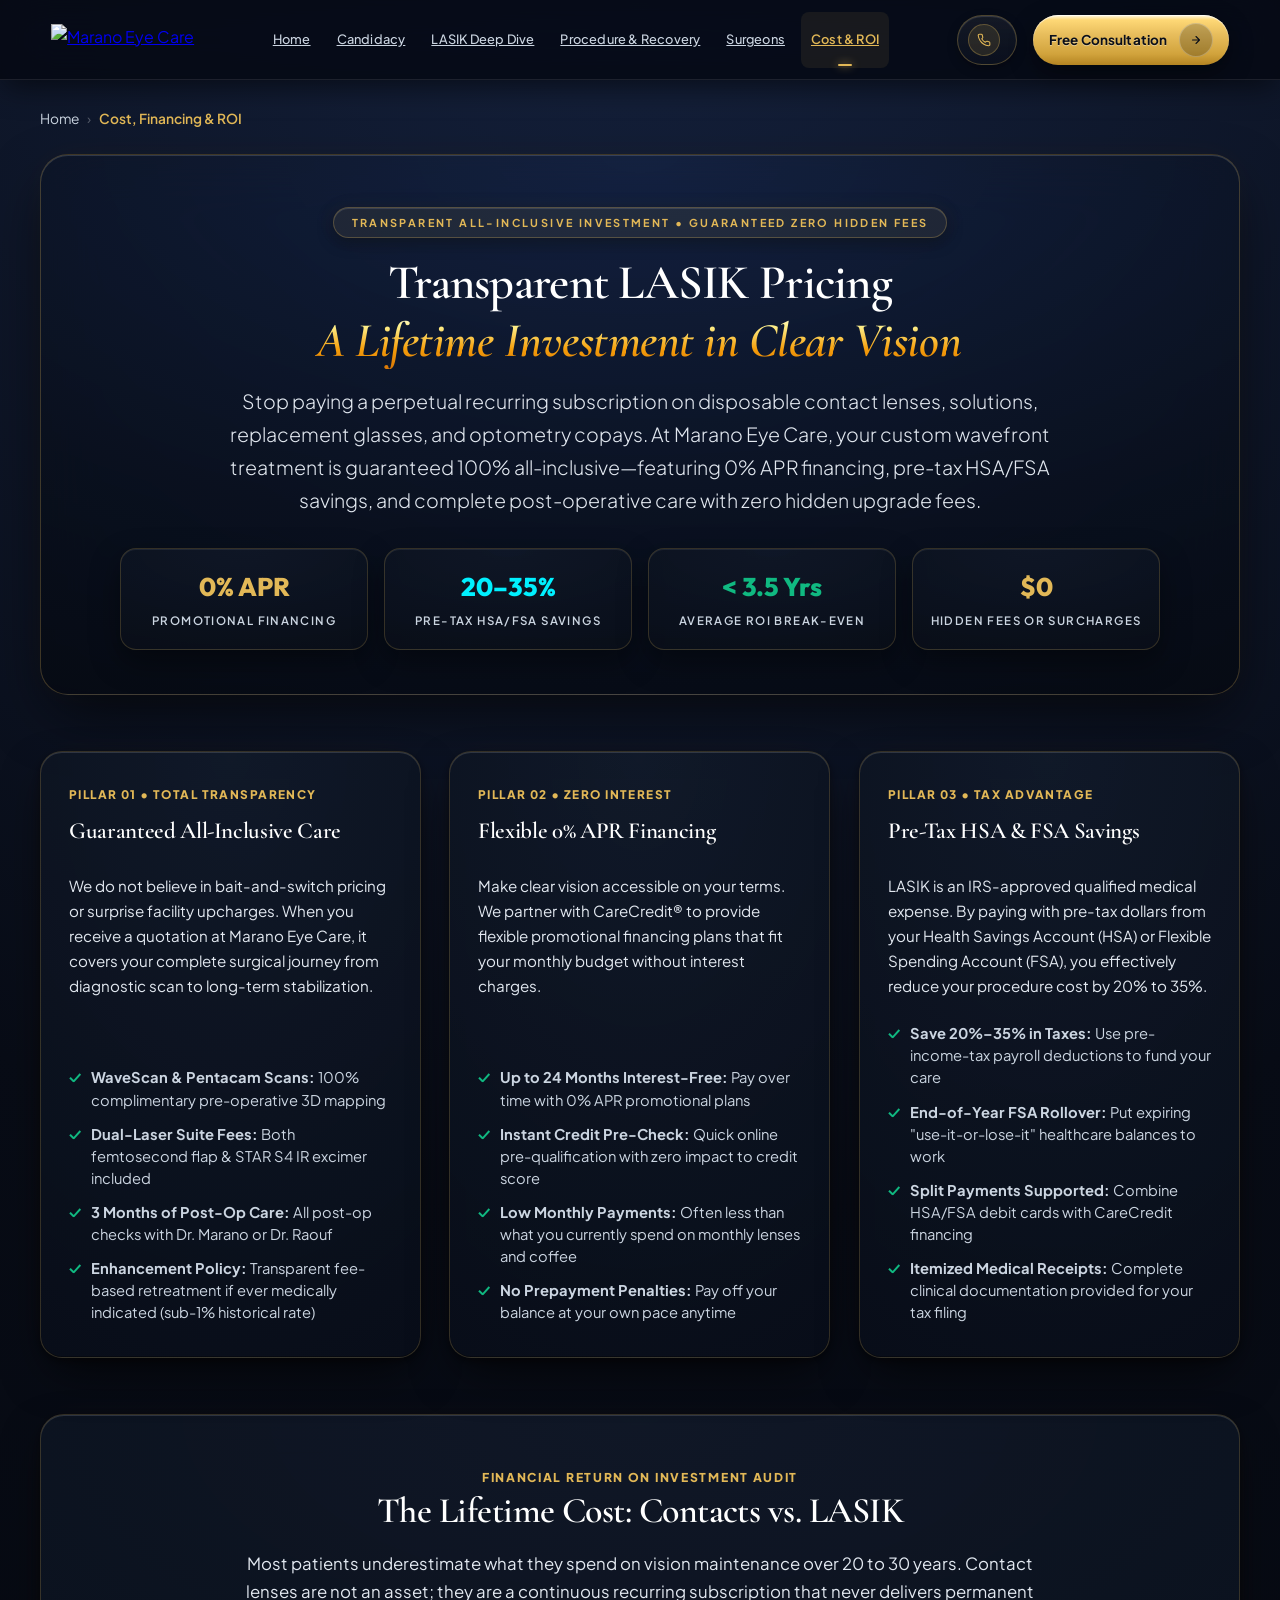
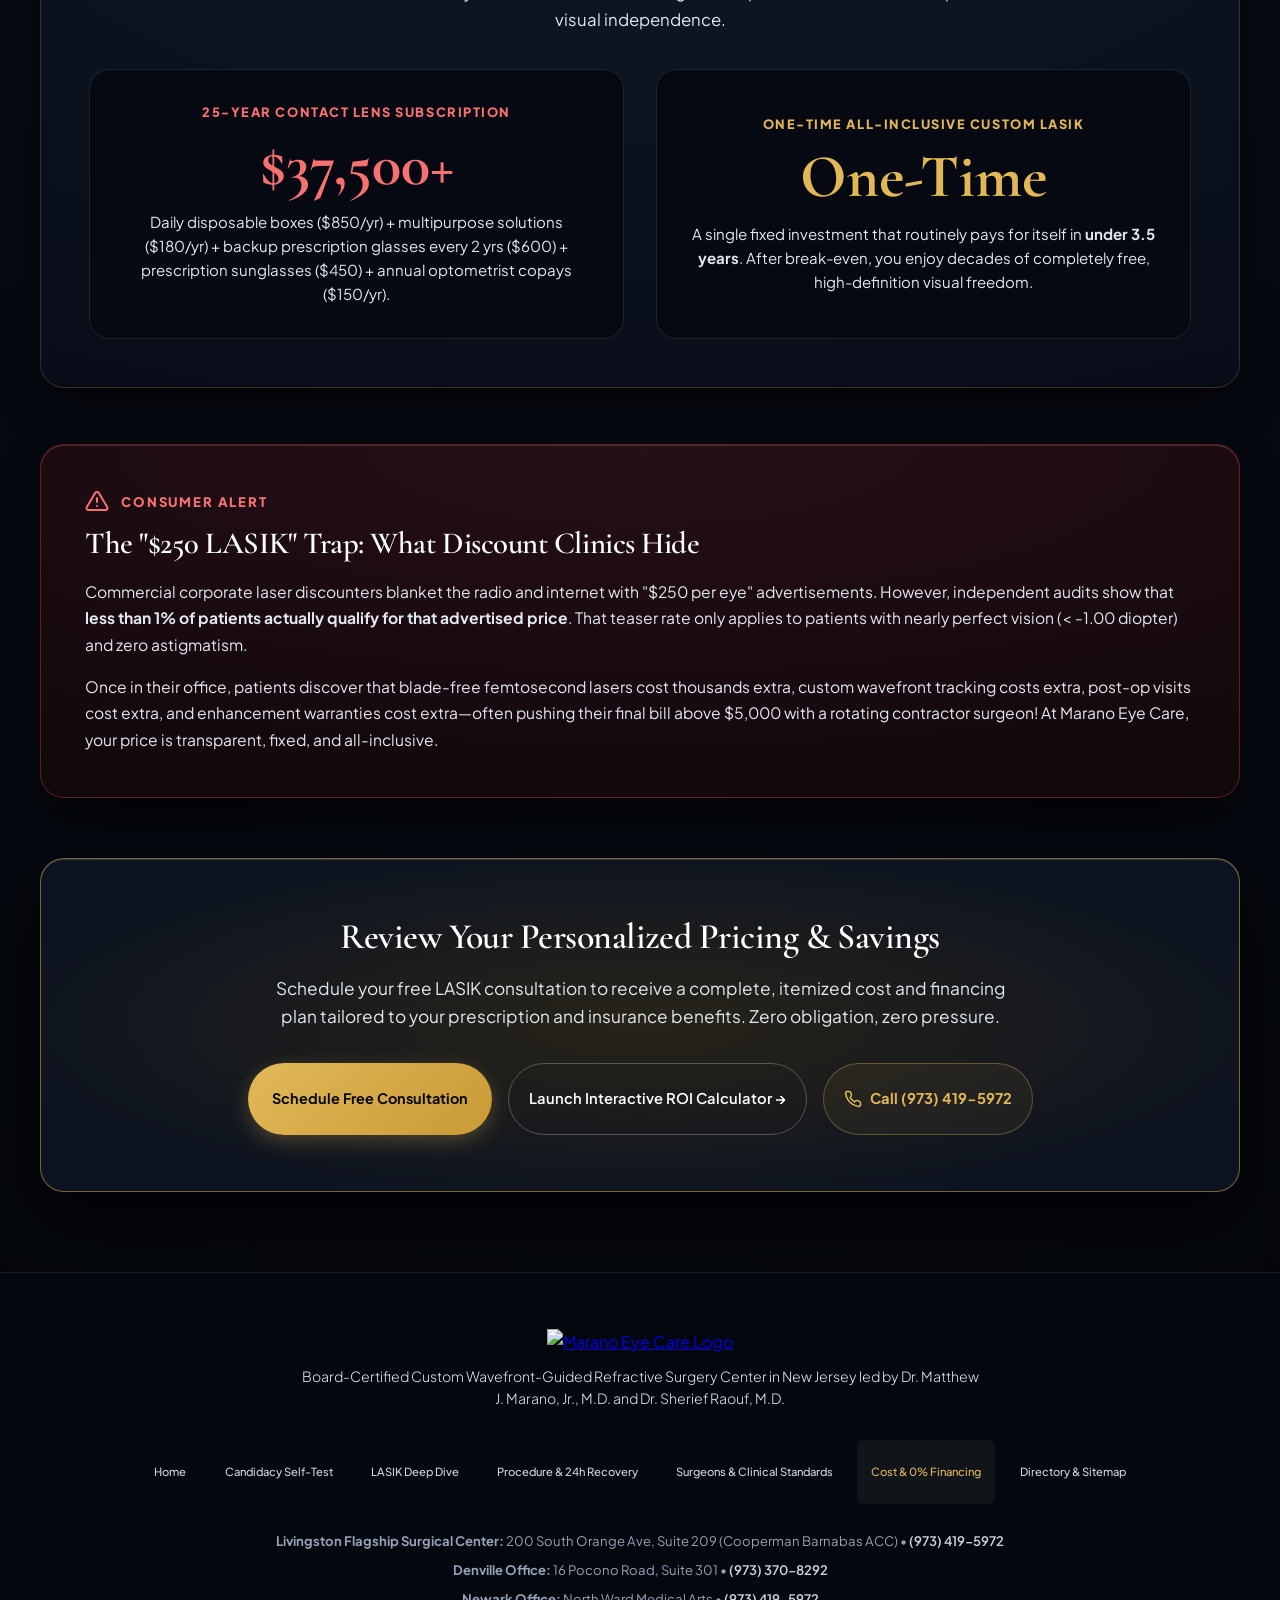
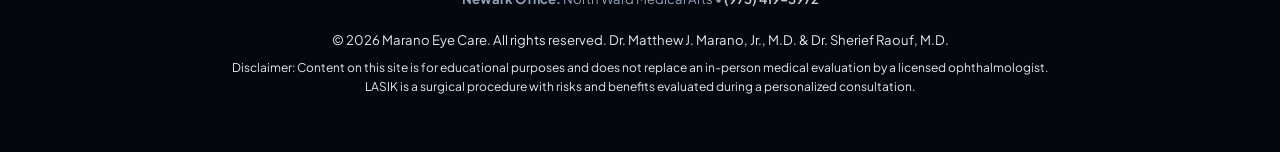
==== commit 252e9140: "fix(ui): eradicate button edge border artifacts and refine FAQ title typography" ====
--- a/pricing-financing.html
+++ b/pricing-financing.html
@@ -764,7 +764,7 @@
     <!-- Persistent Floating Navbar (Matches index.html) -->
     <nav id="main-navigation" class="scrolled subpage-nav-fixed" role="navigation" aria-label="Main Navigation">
       <a id="logo-container" href="/" aria-label="Marano Eye Care Homepage">
-        <img alt="Marano Eye Care" class="nav-logo" src="./assets/marano-logo-Dw0Rx_0B.png" width="180" height="40" decoding="async">
+        <img alt="Marano Eye Care" class="nav-logo" src="./assets/marano-logo-Dw0Rx_0B.png" width="180" height="40" />
       </a>
       <div class="nav-links-group">
         <a class="nav-link-item" href="/" data-nav="home">Home</a>
@@ -774,7 +774,7 @@
         <a class="nav-link-item" href="/surgeons.html" data-nav="surgeons">Surgeons</a>
         <a class="nav-link-item active-nav-link" href="/pricing-financing.html" data-nav="pricing" aria-current="page">Cost & ROI</a>
       </div>
-      <a id="header-phone-link" href="tel:973-419-5972" class="header-phone-link" title="Direct Surgical Coordinator Line • No Hold Times" aria-label="Call Direct Surgical Coordinator Line at (973) 419-5972">
+      <a id="header-phone-link" href="tel:973-419-5972" class="header-phone-link" title="Connect With Us" aria-label="Call Direct Surgical Coordinator Line at (973) 419-5972">
         <span class="btn-icon-bubble-phone" aria-hidden="true">
           <svg width="13" height="13" viewBox="0 0 24 24" fill="none" stroke="currentColor" stroke-width="1.8" stroke-linecap="round" stroke-linejoin="round"><path d="M22 16.92v3a2 2 0 0 1-2.18 2 19.79 19.79 0 0 1-8.63-3.07 19.5 19.5 0 0 1-6-6 19.79 19.79 0 0 1-3.07-8.67A2 2 0 0 1 4.11 2h3a2 2 0 0 1 2 1.72c.127.96.361 1.903.7 2.81a2 2 0 0 1-.45 2.11L8.09 9.91a16 16 0 0 0 6 6l1.27-1.27a2 2 0 0 1 2.11-.45c.907.339 1.85.573 2.81.7A2 2 0 0 1 22 16.92z"/></svg>
         </span>
@@ -986,7 +986,7 @@
       <div class="footer-subpage-container">
         <div class="footer-subpage-brand">
           <a href="/" aria-label="Marano Eye Care Homepage">
-            <img alt="Marano Eye Care Logo" class="footer-logo-img" src="./assets/marano-logo-Dw0Rx_0B.png" width="180" height="40" loading="lazy" decoding="async">
+            <img alt="Marano Eye Care Logo" class="footer-logo-img" src="./assets/marano-logo-Dw0Rx_0B.png" width="180" height="40" loading="lazy" />
           </a>
           <p class="footer-brand-sub">
             Board-Certified Custom Wavefront-Guided Refractive Surgery Center in New Jersey led by Dr. Matthew J. Marano, Jr., M.D. and Dr. Sherief Raouf, M.D.
--- a/assets/custom-styles.css
+++ b/assets/custom-styles.css
@@ -436,7 +436,7 @@
     margin-right: auto !important;
   }
 
-  .hero-subtitle, .hero-body-lead, .hero-body-sub {
+  .hero-subtitle, .hero-body-lead, .hero-body-sub, .hero-body-locations {
     margin-left: auto !important;
     margin-right: auto !important;
     text-align: center !important;
@@ -828,22 +828,12 @@
 }
 
 .hero-image-card::after {
-  content: "";
-  position: absolute;
-  top: 0px;
-  left: -150%;
-  width: 50%;
-  height: 100%;
-  background: linear-gradient(90deg, transparent, rgba(255, 255, 255, 0.08), transparent);
-  transform: skewX(-25deg);
-  transition: none;
-  pointer-events: none;
-  z-index: 10;
+  content: none !important;
+  display: none !important;
 }
 
 .hero-image-wrapper:hover .hero-image-card::after {
-  left: 150%;
-  transition: 1.2s cubic-bezier(0.16, 1, 0.3, 1) !important;
+  display: none !important;
 }
 
 .btn {
@@ -1158,11 +1148,13 @@
   font-weight: 700 !important;
   letter-spacing: -0.01em !important;
   border-radius: 100px !important;
-  border: 1px solid rgb(6, 10, 18) !important;
+  border: none !important;
   outline: none !important;
   cursor: pointer !important;
   text-decoration: none !important;
-  box-shadow: rgba(255, 255, 255, 0.8) 0px 1.5px 1px 0px inset, rgba(255, 255, 255, 0.25) 1px 0px 2px 0px inset, rgba(255, 255, 255, 0.25) -1px 0px 2px 0px inset, rgba(92, 59, 3, 0.45) 0px -2.5px 4px 0px inset, rgba(0, 0, 0, 0.5) 0px 2px 4px 0px, rgba(0, 0, 0, 0.45) 0px 6px 14px -2px, rgba(226, 184, 87, 0.35) 0px 14px 30px -4px !important;
+  background-clip: padding-box !important;
+  background-repeat: no-repeat !important;
+  box-shadow: inset 0 1px 1px rgba(255, 255, 255, 0.7), 0 8px 24px rgba(0, 0, 0, 0.45) !important;
   transition: 0.25s cubic-bezier(0.16, 1, 0.3, 1) !important;
 }
 
@@ -1174,8 +1166,8 @@
 .lifestyle-cta-primary:hover {
   transform: translateY(-2px) scale(1.005) !important;
   background: linear-gradient(rgb(255, 255, 255) 0%, rgb(255, 230, 153) 12%, rgb(242, 202, 107) 40%, rgb(220, 173, 68) 80%, rgb(196, 146, 43) 100%) !important;
-  border-color: rgb(3, 5, 10) !important;
-  box-shadow: rgba(255, 255, 255, 0.95) 0px 2px 1.5px 0px inset, rgba(255, 255, 255, 0.35) 1px 0px 3px 0px inset, rgba(255, 255, 255, 0.35) -1px 0px 3px 0px inset, rgba(92, 59, 3, 0.4) 0px -2.5px 4px 0px inset, rgba(0, 0, 0, 0.55) 0px 3px 6px 0px, rgba(0, 0, 0, 0.5) 0px 8px 20px -2px, rgba(226, 184, 87, 0.45) 0px 20px 40px -4px !important;
+  border: none !important;
+  box-shadow: inset 0 1px 1.5px rgba(255, 255, 255, 0.85), 0 12px 28px rgba(0, 0, 0, 0.5) !important;
   color: rgb(0, 0, 0) !important;
 }
 
@@ -1219,10 +1211,15 @@
   box-shadow: rgba(0, 0, 0, 0.35) 0px 4px 14px !important;
 }
 
-.lifestyle-pane-grid {
+.lifestyle-pane-grid, .ui-extracted-2 {
   opacity: 0;
   transform: translateY(12px);
   animation: 0.6s cubic-bezier(0.16, 1, 0.3, 1) 0s 1 normal forwards running tabFadeIn;
+  display: grid;
+  grid-template-columns: 1.2fr 1fr;
+  gap: 40px;
+  align-items: center;
+  text-align: left;
 }
 
 @keyframes tabFadeIn {
@@ -1232,10 +1229,33 @@
   }
 }
 
+@media (max-width: 991px) {
+  .lifestyle-pane-grid, .ui-extracted-2 {
+    grid-template-columns: 1fr !important;
+    gap: 32px !important;
+  }
+}
+
 @media (max-width: 768px) {
-  .lifestyle-pane-grid {
+  .lifestyle-pane-grid, .ui-extracted-2 {
     grid-template-columns: 1fr !important;
-    gap: 28px !important;
+    gap: 24px !important;
+    margin-bottom: 24px !important;
+  }
+
+  .lifestyle-card-box, .ui-extracted-4 {
+    padding: 22px 18px !important;
+    border-radius: 16px !important;
+  }
+
+  .lifestyle-pane-title {
+    font-size: clamp(1.3rem, 4.5vw, 1.55rem) !important;
+    margin-bottom: 14px !important;
+  }
+
+  .lifestyle-card-desc {
+    font-size: 0.92rem !important;
+    line-height: 1.65 !important;
   }
 
   .lifestyle-slider-container {
@@ -1243,7 +1263,7 @@
     height: 240px !important;
   }
 
-  .lifestyle-tabs {
+  .lifestyle-tabs, .lifestyle-tabs-dock {
     display: flex !important;
     flex-wrap: nowrap !important;
     overflow-x: auto !important;
@@ -1257,12 +1277,12 @@
   }
 
   @supports (scrollbar-width: none) {
-    .lifestyle-tabs {
+    .lifestyle-tabs, .lifestyle-tabs-dock {
       scrollbar-width: none !important;
     }
   }
 
-  .lifestyle-tabs::-webkit-scrollbar {
+  .lifestyle-tabs::-webkit-scrollbar, .lifestyle-tabs-dock::-webkit-scrollbar {
     display: none !important;
   }
 
@@ -1353,16 +1373,17 @@
     left: 0px !important;
     right: 0px !important;
     z-index: 9990 !important;
-    padding: 12px 16px !important;
+    padding: 10px 14px max(10px, env(safe-area-inset-bottom, 10px)) !important;
     background: rgba(3, 5, 8, 0.95) !important;
     -webkit-backdrop-filter: blur(20px) !important;
     backdrop-filter: blur(20px) !important;
     border-top: 1px solid rgba(226, 184, 87, 0.15) !important;
     box-shadow: rgba(0, 0, 0, 0.6) 0px -10px 30px !important;
+    transition: opacity 0.3s ease, transform 0.3s ease !important;
   }
 
   body {
-    padding-bottom: 70px !important;
+    padding-bottom: 76px !important;
   }
 }
 
@@ -1570,25 +1591,33 @@
 }
 
 .sim-presets-grid {
-  display: flex;
-  flex-wrap: wrap;
+  display: grid;
+  grid-template-columns: repeat(3, 1fr);
   gap: 10px;
-  justify-content: center;
-  margin-bottom: 20px;
+  width: 100%;
+  max-width: 860px;
+  margin: 0 auto 20px auto;
+  box-sizing: border-box;
 }
 
 .sim-preset-btn {
   background: linear-gradient(rgba(255, 255, 255, 0.07) 0%, rgba(13, 19, 33, 0.75) 100%) !important;
   border: 1px solid rgba(255, 255, 255, 0.12) !important;
   color: rgb(203, 213, 225) !important;
-  padding: 8px 18px !important;
+  padding: 10px 14px !important;
   border-radius: 100px !important;
-  font-size: 0.82rem !important;
+  font-size: 0.80rem !important;
   font-weight: 600 !important;
   cursor: pointer !important;
   box-shadow: rgba(255, 255, 255, 0.14) 0px 1px 1px inset, rgba(0, 0, 0, 0.4) 0px -1px 2px inset, rgba(0, 0, 0, 0.35) 0px 2px 6px !important;
   transition: 0.25s cubic-bezier(0.16, 1, 0.3, 1) !important;
   min-height: 44px !important;
+  display: flex !important;
+  align-items: center !important;
+  justify-content: center !important;
+  text-align: center !important;
+  box-sizing: border-box !important;
+  width: 100% !important;
 }
 
 .sim-preset-btn:hover {
@@ -1601,23 +1630,27 @@
 
 .sim-preset-btn.active {
   background: linear-gradient(rgb(255, 248, 225) 0%, rgb(254, 216, 118) 15%, rgb(232, 190, 93) 45%, rgb(209, 163, 60) 80%, rgb(180, 132, 34) 100%) !important;
-  border: 1.5px solid rgb(6, 10, 18) !important;
+  border: none !important;
   color: rgb(11, 15, 25) !important;
-  box-shadow: rgb(6, 10, 18) 0px 0px 0px 2px, rgba(255, 255, 255, 0.9) 0px 1px 1px inset, rgba(92, 59, 3, 0.4) 0px -1.5px 2px inset, rgba(226, 184, 87, 0.4) 0px 4px 16px !important;
+  background-clip: padding-box !important;
+  background-repeat: no-repeat !important;
+  box-shadow: inset 0 1px 1px rgba(255, 255, 255, 0.6), 0 6px 16px rgba(0, 0, 0, 0.35) !important;
 }
 
 .sim-preset-hd.active {
   background: linear-gradient(rgb(224, 252, 255) 0%, rgb(125, 243, 255) 15%, rgb(0, 229, 255) 45%, rgb(0, 180, 216) 80%, rgb(0, 119, 182) 100%) !important;
-  border: 1.5px solid rgb(6, 10, 18) !important;
+  border: 1px solid rgba(0, 229, 255, 0.45) !important;
+  border-bottom-color: rgba(0, 119, 182, 0.4) !important;
   color: rgb(4, 16, 28) !important;
-  box-shadow: rgb(6, 10, 18) 0px 0px 0px 2px, rgba(255, 255, 255, 0.9) 0px 1px 1px inset, rgba(0, 60, 90, 0.4) 0px -1.5px 2px inset, rgba(0, 240, 255, 0.45) 0px 4px 18px !important;
+  box-shadow: inset 0 1px 1px rgba(255, 255, 255, 0.7), 0 0 16px rgba(0, 229, 255, 0.3), 0 6px 16px rgba(0, 0, 0, 0.35) !important;
 }
 
 .sim-preset-2020.active {
   background: linear-gradient(rgb(255, 251, 235) 0%, rgb(254, 243, 199) 15%, rgb(253, 230, 138) 45%, rgb(245, 158, 11) 80%, rgb(217, 119, 6) 100%) !important;
-  border: 1.5px solid rgb(6, 10, 18) !important;
+  border: 1px solid rgba(245, 158, 11, 0.45) !important;
+  border-bottom-color: rgba(180, 83, 9, 0.4) !important;
   color: rgb(30, 27, 16) !important;
-  box-shadow: rgb(6, 10, 18) 0px 0px 0px 2px, rgba(255, 255, 255, 0.9) 0px 1px 1px inset, rgba(180, 83, 9, 0.4) 0px -1.5px 2px inset, rgba(245, 158, 11, 0.45) 0px 4px 16px !important;
+  box-shadow: inset 0 1px 1px rgba(255, 255, 255, 0.6), 0 0 14px rgba(245, 158, 11, 0.25), 0 6px 16px rgba(0, 0, 0, 0.35) !important;
 }
 
 .sim-comparison-explainer {
@@ -1820,6 +1853,10 @@
     top: auto !important;
     bottom: 8px !important;
     right: 8px !important;
+    max-width: 48% !important;
+    white-space: nowrap !important;
+    text-overflow: ellipsis !important;
+    overflow: hidden !important;
   }
 }
 
@@ -1856,19 +1893,21 @@
   }
 
   .sim-stage-container {
-    height: clamp(175px, 28vh, 215px);
-    margin-bottom: 8px;
-    border-radius: 12px;
+    height: clamp(210px, 32vh, 265px) !important;
+    margin-bottom: 10px;
+    border-radius: 14px;
   }
 
   .sim-handle {
-    width: 38px;
-    height: 38px;
+    width: 44px !important;
+    height: 44px !important;
+    touch-action: pan-y !important;
   }
 
   .sim-overlay-badge {
-    font-size: 0.62rem;
-    padding: 3px 8px;
+    font-size: 0.68rem !important;
+    padding: 4px 9px !important;
+    border-radius: 6px !important;
   }
 
   .sim-badge-left {
@@ -1883,19 +1922,13 @@
   }
 
   .sim-presets-grid {
-    display: flex;
-    flex-wrap: nowrap;
-    overflow-x: auto;
-    gap: 6px;
-    justify-content: flex-start;
-    margin-bottom: 8px;
-    padding: 2px 2px 6px;
-  }
-
-  @supports (scrollbar-width: none) {
-    .sim-presets-grid {
-      scrollbar-width: none;
-    }
+    display: grid;
+    grid-template-columns: repeat(3, 1fr);
+    gap: 8px;
+    width: 100%;
+    margin-bottom: 12px;
+    padding: 0;
+    overflow-x: visible;
   }
 
   .sim-presets-grid::-webkit-scrollbar {
@@ -1903,15 +1936,42 @@
   }
 
   .sim-preset-btn {
-    flex: 0 0 auto;
-    padding: 6px 12px;
-    font-size: 0.74rem;
-    border-radius: 20px;
-    white-space: nowrap;
-    display: inline-flex;
-    align-items: center;
-    justify-content: center;
+    width: 100% !important;
+    padding: 8px 6px !important;
+    font-size: 0.74rem !important;
+    line-height: 1.25 !important;
+    border-radius: 12px !important;
+    white-space: normal !important;
+    display: flex !important;
+    align-items: center !important;
+    justify-content: center !important;
+    text-align: center !important;
     min-height: 44px !important;
+  }
+
+  @media (max-width: 600px) {
+    .sim-presets-grid {
+      grid-template-columns: repeat(2, 1fr);
+      gap: 8px;
+    }
+
+    .sim-preset-btn {
+      font-size: 0.72rem !important;
+      padding: 8px 6px !important;
+      min-height: 46px !important;
+    }
+  }
+
+  @media (max-width: 360px) {
+    .sim-presets-grid {
+      gap: 6px;
+    }
+
+    .sim-preset-btn {
+      font-size: 0.68rem !important;
+      padding: 6px 4px !important;
+      min-height: 44px !important;
+    }
   }
 
   .sim-mobile-tabs {
@@ -2232,8 +2292,10 @@
   color: rgb(8, 13, 24) !important;
   font-weight: 700 !important;
   font-size: 0.95rem !important;
-  border: 1.5px solid rgb(6, 10, 18) !important;
-  box-shadow: rgb(6, 10, 18) 0px 0px 0px 2px, rgba(255, 255, 255, 0.8) 0px 1.5px 1px 0px inset, rgba(92, 59, 3, 0.45) 0px -2.5px 4px 0px inset, rgba(227, 184, 88, 0.35) 0px 10px 25px !important;
+  border: none !important;
+  background-clip: padding-box !important;
+  background-repeat: no-repeat !important;
+  box-shadow: inset 0 1px 1px rgba(255, 255, 255, 0.6), 0 6px 16px rgba(0, 0, 0, 0.35) !important;
   cursor: pointer !important;
   transition: 0.3s !important;
   margin-top: 10px !important;
@@ -2241,15 +2303,15 @@
 
 .mc-submit-gold-btn:hover {
   transform: translateY(-2px) !important;
-  border-color: rgb(3, 5, 10) !important;
-  box-shadow: rgb(3, 5, 10) 0px 0px 0px 2.5px, rgba(255, 255, 255, 0.95) 0px 2px 1.5px 0px inset, rgba(92, 59, 3, 0.4) 0px -2.5px 4px 0px inset, rgba(227, 184, 88, 0.45) 0px 14px 30px !important;
+  border: none !important;
+  box-shadow: inset 0 1px 1.5px rgba(255, 255, 255, 0.8), 0 8px 22px rgba(0, 0, 0, 0.45) !important;
   filter: brightness(1.05) !important;
 }
 
 .mc-submit-gold-btn:active {
   transform: translateY(0px) !important;
-  border-color: rgb(2, 3, 6) !important;
-  box-shadow: rgb(2, 3, 6) 0px 0px 0px 1.5px, rgba(255, 255, 255, 0.5) 0px 1px 1px 0px inset, rgba(0, 0, 0, 0.35) 0px 3px 6px 0px inset, rgba(227, 184, 88, 0.25) 0px 4px 12px !important;
+  border: none !important;
+  box-shadow: inset 0 2px 4px rgba(0, 0, 0, 0.25) !important;
 }
 
 .mc-submit-gold-btn .mc-btn-arrow {
@@ -2281,9 +2343,11 @@
   font-weight: 700 !important;
   font-size: 0.92rem !important;
   letter-spacing: 0.025em !important;
-  border: 1.5px solid rgb(6, 10, 18) !important;
+  border: none !important;
   text-shadow: rgba(255, 255, 255, 0.4) 0px 1px 0px !important;
-  box-shadow: rgb(6, 10, 18) 0px 0px 0px 2px, rgba(255, 255, 255, 0.9) 0px 1.5px 1px 0px inset, rgba(92, 59, 3, 0.45) 0px -2.5px 4px 0px inset, rgba(0, 0, 0, 0.45) 0px 1.5px 2px 0px, rgba(15, 12, 8, 0.45) 0px 6px 14px -2px, rgba(226, 184, 87, 0.42) 0px 14px 30px -4px, rgba(0, 0, 0, 0.6) 0px 24px 44px -10px !important;
+  background-clip: padding-box !important;
+  background-repeat: no-repeat !important;
+  box-shadow: inset 0 1px 1px rgba(255, 255, 255, 0.7), 0 8px 24px rgba(0, 0, 0, 0.45) !important;
   cursor: pointer !important;
   transition: 0.35s cubic-bezier(0.34, 1.56, 0.64, 1) !important;
   text-decoration: none !important;
@@ -2292,16 +2356,16 @@
 .btn-island-primary:hover {
   transform: translateY(-2.5px) scale(1.01) !important;
   background: linear-gradient(rgb(255, 255, 255) 0%, rgb(255, 230, 153) 12%, rgb(242, 202, 107) 40%, rgb(220, 173, 68) 80%, rgb(196, 146, 43) 100%) !important;
-  border-color: rgb(3, 5, 10) !important;
-  box-shadow: rgb(3, 5, 10) 0px 0px 0px 2.5px, rgb(255, 255, 255) 0px 2px 1.5px 0px inset, rgba(92, 59, 3, 0.4) 0px -2.5px 4px 0px inset, rgba(0, 0, 0, 0.5) 0px 2px 3px 0px, rgba(15, 12, 8, 0.45) 0px 8px 20px -2px, rgba(226, 184, 87, 0.58) 0px 20px 42px -4px, rgba(0, 0, 0, 0.7) 0px 32px 56px -12px !important;
+  border: none !important;
+  box-shadow: inset 0 1px 1.5px rgba(255, 255, 255, 0.85), 0 12px 28px rgba(0, 0, 0, 0.5) !important;
   filter: brightness(1.04) !important;
 }
 
 .btn-island-primary:active {
   transform: translateY(1.5px) scale(0.985) !important;
   background: linear-gradient(rgb(254, 216, 118) 0%, rgb(232, 190, 93) 30%, rgb(203, 157, 53) 85%, rgb(180, 132, 34) 100%) !important;
-  border-color: rgb(2, 3, 6) !important;
-  box-shadow: rgb(2, 3, 6) 0px 0px 0px 1.5px, rgba(255, 255, 255, 0.6) 0px 1px 1px 0px inset, rgba(0, 0, 0, 0.35) 0px 3px 6px 0px inset, rgba(0, 0, 0, 0.6) 0px 1px 2px 0px, rgba(226, 184, 87, 0.3) 0px 4px 12px -2px !important;
+  border: none !important;
+  box-shadow: inset 0 2px 4px rgba(0, 0, 0, 0.25) !important;
   transition-duration: 0.08s !important;
 }
 
@@ -2410,25 +2474,27 @@
 .btn-primary, .cta-btn-primary, .header-cta-btn, .hero-cta-btn-shell, .static-hero-cta {
   background: linear-gradient(rgb(255, 248, 225) 0%, rgb(254, 216, 118) 10%, rgb(232, 190, 93) 38%, rgb(209, 163, 60) 78%, rgb(180, 132, 34) 100%) !important;
   color: rgb(11, 15, 25) !important;
-  border: 1px solid rgb(6, 10, 18) !important;
+  border: none !important;
   border-radius: 9999px !important;
+  background-clip: padding-box !important;
+  background-repeat: no-repeat !important;
   text-shadow: rgba(255, 255, 255, 0.4) 0px 1px 0px !important;
-  box-shadow: rgba(255, 255, 255, 0.8) 0px 1.5px 1px 0px inset, rgba(255, 255, 255, 0.25) 1px 0px 2px 0px inset, rgba(255, 255, 255, 0.25) -1px 0px 2px 0px inset, rgba(92, 59, 3, 0.45) 0px -2.5px 4px 0px inset, rgba(0, 0, 0, 0.5) 0px 2px 4px 0px, rgba(0, 0, 0, 0.45) 0px 6px 14px -2px, rgba(226, 184, 87, 0.42) 0px 14px 30px -4px, rgba(0, 0, 0, 0.6) 0px 24px 44px -10px !important;
+  box-shadow: inset 0 1px 1px rgba(255, 255, 255, 0.7), 0 8px 24px rgba(0, 0, 0, 0.45) !important;
 }
 
 .btn-primary:hover, .cta-btn-primary:hover, .header-cta-btn:hover, .hero-cta-btn-shell:hover, .static-hero-cta:hover {
   transform: translateY(-2.5px) scale(1.01) !important;
   background: linear-gradient(rgb(255, 255, 255) 0%, rgb(255, 230, 153) 12%, rgb(242, 202, 107) 40%, rgb(220, 173, 68) 80%, rgb(196, 146, 43) 100%) !important;
-  border-color: rgb(3, 5, 10) !important;
-  box-shadow: rgba(255, 255, 255, 0.95) 0px 2px 1.5px 0px inset, rgba(255, 255, 255, 0.35) 1px 0px 3px 0px inset, rgba(255, 255, 255, 0.35) -1px 0px 3px 0px inset, rgba(92, 59, 3, 0.4) 0px -2.5px 4px 0px inset, rgba(0, 0, 0, 0.55) 0px 3px 6px 0px, rgba(0, 0, 0, 0.5) 0px 8px 20px -2px, rgba(226, 184, 87, 0.58) 0px 20px 42px -4px, rgba(0, 0, 0, 0.7) 0px 32px 56px -12px !important;
+  border: none !important;
+  box-shadow: inset 0 1px 1.5px rgba(255, 255, 255, 0.85), 0 12px 28px rgba(0, 0, 0, 0.5) !important;
   filter: brightness(1.04) !important;
 }
 
 .btn-primary:active, .cta-btn-primary:active, .header-cta-btn:active, .hero-cta-btn-shell:active, .static-hero-cta:active {
   transform: translateY(1.5px) scale(0.985) !important;
   background: linear-gradient(rgb(254, 216, 118) 0%, rgb(232, 190, 93) 30%, rgb(203, 157, 53) 85%, rgb(180, 132, 34) 100%) !important;
-  border-color: rgb(2, 3, 6) !important;
-  box-shadow: rgba(255, 255, 255, 0.5) 0px 1px 1px 0px inset, rgba(0, 0, 0, 0.35) 0px 3px 6px 0px inset, rgba(0, 0, 0, 0.6) 0px 1px 2px 0px, rgba(226, 184, 87, 0.3) 0px 4px 12px -2px !important;
+  border: none !important;
+  box-shadow: inset 0 2px 4px rgba(0, 0, 0, 0.25) !important;
   transition-duration: 0.08s !important;
 }
 
@@ -2575,8 +2641,10 @@
 .laser-nav-ctrl-btn-primary {
   background: linear-gradient(rgb(255, 248, 225) 0%, rgb(254, 216, 118) 10%, rgb(232, 190, 93) 38%, rgb(209, 163, 60) 78%, rgb(180, 132, 34) 100%) !important;
   color: rgb(11, 15, 25) !important;
-  border: 1.5px solid rgb(6, 10, 18) !important;
-  box-shadow: rgb(6, 10, 18) 0px 0px 0px 2px, rgba(255, 255, 255, 0.9) 0px 1.5px 1px 0px inset, rgba(92, 59, 3, 0.45) 0px -2.5px 4px 0px inset, rgba(226, 184, 87, 0.4) 0px 4px 14px, rgba(0, 0, 0, 0.6) 0px 8px 24px -4px !important;
+  border: none !important;
+  background-clip: padding-box !important;
+  background-repeat: no-repeat !important;
+  box-shadow: inset 0 1px 1px rgba(255, 255, 255, 0.6), 0 0 14px rgba(226, 184, 87, 0.2), 0 6px 16px rgba(0, 0, 0, 0.35) !important;
 }
 
 .mobile-sticky-cta {
@@ -2588,7 +2656,10 @@
 }
 
 .mobile-sticky-cta .btn {
-  box-shadow: rgba(255, 255, 255, 0.85) 0px 1.5px 1px 0px inset, rgba(92, 59, 3, 0.4) 0px -2px 3px 0px inset, rgba(0, 0, 0, 0.5) 0px 4px 12px !important;
+  border: none !important;
+  background-clip: padding-box !important;
+  background-repeat: no-repeat !important;
+  box-shadow: inset 0 1px 1px rgba(255, 255, 255, 0.7), 0 8px 24px rgba(0, 0, 0, 0.45) !important;
 }
 
 .sr-only {
@@ -4121,9 +4192,11 @@
 
 .laser-suite-tab.active {
   background: linear-gradient(rgb(255, 248, 225) 0%, rgb(254, 216, 118) 15%, rgb(232, 190, 93) 45%, rgb(209, 163, 60) 80%, rgb(180, 132, 34) 100%) !important;
-  border: 1.5px solid rgb(6, 10, 18) !important;
+  border: none !important;
+  background-clip: padding-box !important;
+  background-repeat: no-repeat !important;
   color: rgb(11, 15, 25) !important;
-  box-shadow: rgb(6, 10, 18) 0px 0px 0px 2px, rgba(255, 255, 255, 0.9) 0px 1.5px 1px inset, rgba(92, 59, 3, 0.4) 0px -1.5px 2px inset, rgba(226, 184, 87, 0.4) 0px 4px 16px !important;
+  box-shadow: inset 0 1px 1px rgba(255, 255, 255, 0.6), 0 0 14px rgba(226, 184, 87, 0.2), 0 6px 16px rgba(0, 0, 0, 0.35) !important;
 }
 
 .laser-suite-tab-num {
@@ -4166,10 +4239,12 @@
 
 .science-tab-btn.active {
   background: linear-gradient(rgb(255, 248, 225) 0%, rgb(254, 216, 118) 15%, rgb(232, 190, 93) 45%, rgb(209, 163, 60) 80%, rgb(180, 132, 34) 100%) !important;
-  border: 1.5px solid rgb(6, 10, 18) !important;
+  border: none !important;
+  background-clip: padding-box !important;
+  background-repeat: no-repeat !important;
   color: rgb(11, 15, 25) !important;
   font-weight: 700 !important;
-  box-shadow: rgb(6, 10, 18) 0px 0px 0px 2px, rgba(255, 255, 255, 0.9) 0px 1.5px 1px inset, rgba(92, 59, 3, 0.4) 0px -1.5px 2px inset, rgba(226, 184, 87, 0.4) 0px 4px 16px !important;
+  box-shadow: inset 0 1px 1px rgba(255, 255, 255, 0.6), 0 0 14px rgba(226, 184, 87, 0.2), 0 6px 16px rgba(0, 0, 0, 0.35) !important;
 }
 
 .laser-suite-tab.active .laser-suite-tab-num {
@@ -5580,11 +5655,11 @@
   gap: 8px !important;
   padding: 6px 18px !important;
   border-radius: 9999px !important;
-  background: rgba(226, 184, 87, 0.08) !important;
-  border: 1px solid rgba(226, 184, 87, 0.28) !important;
-  box-shadow: rgba(0, 0, 0, 0.35) 0px 4px 16px, rgba(255, 255, 255, 0.12) 0px 1px 0px inset !important;
-  -webkit-backdrop-filter: blur(12px) !important;
-  backdrop-filter: blur(12px) !important;
+  background: linear-gradient(135deg, rgba(226, 184, 87, 0.14) 0%, rgba(15, 23, 42, 0.75) 50%, rgba(226, 184, 87, 0.08) 100%) !important;
+  border: 1px solid rgba(226, 184, 87, 0.38) !important;
+  box-shadow: inset 0 1px 1px rgba(255, 240, 190, 0.25), 0 4px 12px rgba(0, 0, 0, 0.2) !important;
+  -webkit-backdrop-filter: blur(16px) !important;
+  backdrop-filter: blur(16px) !important;
   margin-bottom: 16px !important;
   width: fit-content !important;
   max-width: 100% !important;
@@ -5593,14 +5668,18 @@
 
 #hero-kicker-eyebrow #hero-kicker-text, .editorial-eyebrow #hero-kicker-text {
   font-family: var(--font-sans, system-ui, -apple-system, sans-serif) !important;
-  font-size: clamp(0.65rem, 0.8vw, 0.72rem) !important;
+  font-size: clamp(0.72rem, 0.85vw, 0.8rem) !important;
   font-weight: 700 !important;
-  letter-spacing: 0.12em !important;
+  letter-spacing: 0.09em !important;
   text-transform: uppercase !important;
-  background: linear-gradient(135deg, rgb(255, 255, 255) 0%, rgb(255, 226, 147) 45%, rgb(226, 184, 87) 100%) text !important;
+  background: linear-gradient(135deg, #ffffff 0%, #ffe7a9 35%, #ffd778 65%, #c89c38 100%) !important;
+  -webkit-background-clip: text !important;
+  background-clip: text !important;
   -webkit-text-fill-color: transparent !important;
-  color: rgb(226, 184, 87) !important;
+  color: #ffd778 !important;
+  text-shadow: none !important;
   white-space: nowrap !important;
+  display: inline-block !important;
 }
 
 #hero-kicker-eyebrow .live-status-beacon {
@@ -5668,16 +5747,43 @@
   box-shadow: rgba(0, 0, 0, 0.85) 0px 34px 80px -16px, rgba(226, 184, 87, 0.1) 0px 0px 35px, rgba(255, 255, 255, 0.2) 0px 1px 0px inset !important;
 }
 
-input[type="range"]#roi-age-slider, input[type="range"]#roi-monthly-slider, .luxury-range-slider {
+input[type="range"]#roi-age-slider, 
+input[type="range"]#roi-monthly-slider, 
+.luxury-range-slider {
+  -webkit-appearance: none !important;
   appearance: none !important;
   width: 100% !important;
-  height: 8px !important;
-  background: rgba(255, 255, 255, 0.08) !important;
-  border-radius: 6px !important;
+  height: 44px !important;
+  min-height: 44px !important;
+  background: transparent !important;
+  border: none !important;
   outline: none !important;
   cursor: pointer !important;
-  box-shadow: rgba(0, 0, 0, 0.6) 0px 1px 3px inset !important;
-  margin: 12px 0px !important;
+  box-shadow: none !important;
+  margin: 0 !important;
+  padding: 0 !important;
+  touch-action: pan-y !important;
+}
+
+input[type="range"]#roi-age-slider::-webkit-slider-runnable-track,
+input[type="range"]#roi-monthly-slider::-webkit-slider-runnable-track,
+.luxury-range-slider::-webkit-slider-runnable-track {
+  height: 6px !important;
+  background: rgba(255, 255, 255, 0.15) !important;
+  border-radius: 999px !important;
+  border: 1px solid rgba(255, 255, 255, 0.1) !important;
+  box-shadow: inset 0 1px 3px rgba(0, 0, 0, 0.6) !important;
+  transition: background 0.3s !important;
+}
+
+input[type="range"]#roi-age-slider::-moz-range-track,
+input[type="range"]#roi-monthly-slider::-moz-range-track,
+.luxury-range-slider::-moz-range-track {
+  height: 6px !important;
+  background: rgba(255, 255, 255, 0.15) !important;
+  border-radius: 999px !important;
+  border: 1px solid rgba(255, 255, 255, 0.1) !important;
+  box-shadow: inset 0 1px 3px rgba(0, 0, 0, 0.6) !important;
   transition: background 0.3s !important;
 }
 
@@ -5688,29 +5794,47 @@
   outline-offset: 4px !important;
 }
 
-input[type="range"]#roi-age-slider:hover, input[type="range"]#roi-monthly-slider:hover {
-  background: rgba(255, 255, 255, 0.12) !important;
-}
-
-input[type="range"]#roi-age-slider::-webkit-slider-thumb, input[type="range"]#roi-monthly-slider::-webkit-slider-thumb {
+input[type="range"]#roi-age-slider:hover::-webkit-slider-runnable-track,
+input[type="range"]#roi-monthly-slider:hover::-webkit-slider-runnable-track {
+  background: rgba(255, 255, 255, 0.22) !important;
+}
+
+input[type="range"]#roi-age-slider::-webkit-slider-thumb, 
+input[type="range"]#roi-monthly-slider::-webkit-slider-thumb {
+  -webkit-appearance: none !important;
   appearance: none !important;
+  width: 22px !important;
+  height: 22px !important;
+  margin-top: -8px !important;
+  border-radius: 50% !important;
+  background: radial-gradient(circle at 35% 35%, rgb(255, 255, 255) 0%, rgb(255, 226, 147) 30%, rgb(226, 184, 87) 70%, rgb(184, 145, 48) 100%) !important;
+  border: 1.5px solid rgba(255, 255, 255, 0.7) !important;
+  box-shadow: rgba(226, 184, 87, 0.75) 0px 0px 14px, rgba(0, 0, 0, 0.6) 0px 3px 8px !important;
+  cursor: grab !important;
+  transition: transform 0.2s cubic-bezier(0.16, 1, 0.3, 1), box-shadow 0.2s, filter 0.2s !important;
+}
+
+input[type="range"]#roi-age-slider::-moz-range-thumb, 
+input[type="range"]#roi-monthly-slider::-moz-range-thumb {
   width: 22px !important;
   height: 22px !important;
   border-radius: 50% !important;
   background: radial-gradient(circle at 35% 35%, rgb(255, 255, 255) 0%, rgb(255, 226, 147) 30%, rgb(226, 184, 87) 70%, rgb(184, 145, 48) 100%) !important;
-  border: 1.5px solid rgba(255, 255, 255, 0.6) !important;
+  border: 1.5px solid rgba(255, 255, 255, 0.7) !important;
   box-shadow: rgba(226, 184, 87, 0.75) 0px 0px 14px, rgba(0, 0, 0, 0.6) 0px 3px 8px !important;
   cursor: grab !important;
   transition: transform 0.2s cubic-bezier(0.16, 1, 0.3, 1), box-shadow 0.2s, filter 0.2s !important;
 }
 
-input[type="range"]#roi-age-slider::-webkit-slider-thumb:hover, input[type="range"]#roi-monthly-slider::-webkit-slider-thumb:hover {
+input[type="range"]#roi-age-slider::-webkit-slider-thumb:hover, 
+input[type="range"]#roi-monthly-slider::-webkit-slider-thumb:hover {
   transform: scale(1.18) !important;
   box-shadow: rgba(226, 184, 87, 0.95) 0px 0px 20px, rgba(0, 0, 0, 0.7) 0px 4px 12px !important;
   filter: brightness(1.1) !important;
 }
 
-input[type="range"]#roi-age-slider:active::-webkit-slider-thumb, input[type="range"]#roi-monthly-slider:active::-webkit-slider-thumb {
+input[type="range"]#roi-age-slider:active::-webkit-slider-thumb, 
+input[type="range"]#roi-monthly-slider:active::-webkit-slider-thumb {
   cursor: grabbing !important;
   transform: scale(1.1) !important;
   box-shadow: rgb(226, 184, 87) 0px 0px 24px, rgba(0, 0, 0, 0.8) 0px 2px 6px !important;
@@ -5897,7 +6021,7 @@
   box-shadow: rgba(226, 184, 87, 0.8) 0px 0px 8px;
 }
 
-@media (max-width: 767px) {
+@media (max-width: 960px) {
   #main-navigation .nav-links-group, #main-navigation.scrolled .nav-links-group {
     display: none !important;
   }
@@ -5947,7 +6071,7 @@
   }
 }
 
-@media (min-width: 768px) and (max-width: 1024px) {
+@media (min-width: 961px) and (max-width: 1100px) {
   #main-navigation {
     padding: 0px 16px !important;
     height: 68px !important;
@@ -6195,7 +6319,7 @@
 
 .trust-pillar-card div > div:last-child {
   font-size: clamp(0.72rem, 0.95vw, 0.82rem) !important;
-  color: rgb(148, 163, 184) !important;
+  color: #cbd5e1 !important;
   text-transform: uppercase !important;
   letter-spacing: 0.8px !important;
   font-weight: 600 !important;
@@ -7549,8 +7673,10 @@
 .active-pill {
   background: linear-gradient(rgb(255, 248, 225) 0%, rgb(254, 216, 118) 15%, rgb(232, 190, 93) 45%, rgb(209, 163, 60) 80%, rgb(180, 132, 34) 100%) !important;
   color: rgb(8, 12, 20) !important;
-  border: 1.5px solid rgb(6, 10, 18) !important;
-  box-shadow: rgb(6, 10, 18) 0px 0px 0px 1.5px, rgba(255, 255, 255, 0.8) 0px 1px 1px 0px inset, rgba(92, 59, 3, 0.4) 0px -1.5px 2px 0px inset, rgba(226, 184, 87, 0.35) 0px 2px 8px !important;
+  border: none !important;
+  background-clip: padding-box !important;
+  background-repeat: no-repeat !important;
+  box-shadow: inset 0 1px 1px rgba(255, 255, 255, 0.6), 0 0 10px rgba(226, 184, 87, 0.2), 0 4px 10px rgba(0, 0, 0, 0.3) !important;
 }
 
 .inactive-pill {
@@ -7660,9 +7786,11 @@
 
 .testimonial-filter-btn.active-filter-tab {
   background: linear-gradient(rgb(255, 248, 225) 0%, rgb(254, 216, 118) 15%, rgb(232, 190, 93) 45%, rgb(209, 163, 60) 80%, rgb(180, 132, 34) 100%) !important;
-  border: 1.5px solid rgb(6, 10, 18) !important;
+  border: none !important;
+  background-clip: padding-box !important;
+  background-repeat: no-repeat !important;
   color: rgb(11, 15, 25) !important;
-  box-shadow: rgb(6, 10, 18) 0px 0px 0px 2px, rgba(255, 255, 255, 0.9) 0px 1px 1px inset, rgba(92, 59, 3, 0.4) 0px -1.5px 2px inset, rgba(226, 184, 87, 0.4) 0px 4px 16px !important;
+  box-shadow: inset 0 1px 1px rgba(255, 255, 255, 0.6), 0 0 14px rgba(226, 184, 87, 0.2), 0 6px 16px rgba(0, 0, 0, 0.35) !important;
 }
 
 .proof-card.filter-hidden {
@@ -9096,6 +9224,7 @@
   width: 100%;
   height: auto;
   max-height: 240px;
+  margin-top: 4px;
 }
 
 .edu-hook-graphic-footer {
@@ -10834,20 +10963,33 @@
   align-items: center !important;
   justify-content: center !important;
   gap: 8px !important;
-  padding: 6px 18px !important;
+  padding: 6px clamp(12px, 3vw, 18px) !important;
   border-radius: 9999px !important;
   background: rgba(226, 184, 87, 0.08) !important;
   border: 1px solid rgba(226, 184, 87, 0.28) !important;
   box-shadow: rgba(0, 0, 0, 0.4) 0px 4px 16px, rgba(255, 255, 255, 0.12) 0px 1px 0px inset, rgba(226, 184, 87, 0.06) 0px 0px 20px !important;
   font-family: var(--font-sans) !important;
-  font-size: 0.68rem !important;
+  font-size: clamp(0.58rem, 2.2vw, 0.68rem) !important;
   font-weight: 700 !important;
-  letter-spacing: 0.22em !important;
+  letter-spacing: clamp(0.08em, 1.2vw, 0.22em) !important;
   text-transform: uppercase !important;
   color: rgb(226, 184, 87) !important;
   margin: 0px auto 16px !important;
   width: fit-content !important;
-  max-width: 100% !important;
+  max-width: min(100%, calc(100vw - 32px)) !important;
+  box-sizing: border-box !important;
+  white-space: normal !important;
+  text-align: center !important;
+}
+
+@media (max-width: 480px) {
+  section:not(.hero-section-shell) .editorial-eyebrow, 
+  .superiority-eyebrow, 
+  .criteria-eyebrow {
+    letter-spacing: 0.1em !important;
+    padding: 5px 12px !important;
+    font-size: 0.6rem !important;
+  }
 }
 
 .superiority-eyebrow-cyan {
@@ -11642,10 +11784,13 @@
   gap: 10px;
   justify-content: center;
   align-items: center;
+  width: 100%;
+  max-width: 480px;
+  margin: 0 auto;
 }
 
 .mobile-sticky-btn {
-  padding: 12px 20px;
+  padding: 11px 18px;
   min-height: 44px;
   min-width: 44px;
   font-size: 0.85rem;
@@ -11653,10 +11798,22 @@
   display: inline-flex;
   align-items: center;
   justify-content: center;
+  flex: 1 1 0%;
 }
 
 .mobile-sticky-btn-call {
   gap: 6px;
+}
+
+@media (max-width: 420px) {
+  .mobile-sticky-inner {
+    gap: 8px;
+  }
+  .mobile-sticky-btn {
+    padding: 10px 8px !important;
+    font-size: 0.79rem !important;
+    letter-spacing: -0.01em !important;
+  }
 }
 
 .roi-header-box {
@@ -13230,3 +13387,612 @@
   box-shadow: 0 0 14px rgba(226, 184, 87, 0.45) !important;
 }
 
+/* ==========================================================================
+   HERO POP SYSTEM: VOLUMETRIC GLOW, HUD TELEMETRY, & VIEWPORT ALIGNMENT
+   ========================================================================== */
+
+/* 1. Viewport & Hero Shell Compact Ergonomics */
+.hero-header-main {
+  min-height: 100dvh !important;
+  display: flex !important;
+  flex-direction: column !important;
+  align-items: center !important;
+  justify-content: flex-start !important;
+  padding: clamp(68px, 8.5vh, 84px) 24px clamp(20px, 2.5vh, 28px) !important;
+  box-sizing: border-box !important;
+  position: relative !important;
+  overflow: hidden !important;
+}
+
+.hero-container {
+  gap: clamp(28px, 3.5vw, 44px) !important;
+  align-items: center !important;
+  margin-top: clamp(6px, 1.2vh, 14px) !important;
+  width: 100% !important;
+}
+
+.hero-pop-title {
+  margin-bottom: 14px !important;
+}
+
+/* 2. Headline & Subtitle Typography Refinement (WCAG AAA High Contrast against Dark Blue BG) */
+#hero-kicker-text {
+  background: linear-gradient(135deg, #ffffff 0%, #ffe7a9 35%, #ffd778 65%, #c89c38 100%) !important;
+  -webkit-background-clip: text !important;
+  background-clip: text !important;
+  -webkit-text-fill-color: transparent !important;
+  color: #ffd778 !important;
+  font-weight: 700 !important;
+  letter-spacing: 0.09em !important;
+  text-shadow: none !important;
+}
+
+.hero-subtitle {
+  font-family: var(--font-sans, "Plus Jakarta Sans", sans-serif) !important;
+  font-size: clamp(1.08rem, 1.45vw, 1.25rem) !important;
+  font-style: normal !important;
+  font-weight: 600 !important;
+  color: #ffffff !important;
+  line-height: 1.42 !important;
+  margin-bottom: 12px !important;
+  letter-spacing: -0.01em !important;
+  text-shadow: 0 1px 3px rgba(0, 0, 0, 0.6) !important;
+}
+
+.hero-body-lead {
+  font-size: clamp(0.92rem, 1.15vw, 1.02rem) !important;
+  line-height: 1.6 !important;
+  color: #f1f5f9 !important;
+  font-weight: 400 !important;
+  margin-bottom: 14px !important;
+  max-width: 580px !important;
+  text-shadow: 0 1px 2px rgba(0, 0, 0, 0.6) !important;
+}
+
+.hero-body-locations {
+  font-size: clamp(0.9rem, 1.1vw, 0.98rem) !important;
+  line-height: 1.6 !important;
+  color: #f1f5f9 !important;
+  font-weight: 400 !important;
+  margin-bottom: 18px !important;
+  max-width: 580px !important;
+  text-shadow: 0 1px 2px rgba(0, 0, 0, 0.6) !important;
+}
+
+.hero-body-locations strong {
+  color: #ffffff !important;
+  font-weight: 700 !important;
+}
+
+.hero-proof-text {
+  font-size: clamp(0.84rem, 0.95vw, 0.9rem) !important;
+  color: #ffffff !important;
+  font-weight: 600 !important;
+  margin-bottom: 24px !important;
+  display: flex !important;
+  flex-wrap: wrap !important;
+  align-items: center !important;
+  gap: 8px !important;
+  text-shadow: 0 1px 2px rgba(0, 0, 0, 0.6) !important;
+}
+
+.hero-proof-dot {
+  color: #fbbf24 !important;
+  font-weight: 900 !important;
+  opacity: 1 !important;
+}
+
+/* 3. Optical Atmospheric Backdrop & Volumetric Lighting */
+.hero-image-wrapper {
+  position: relative !important;
+  perspective: 1000px !important;
+  display: flex !important;
+  align-items: center !important;
+  justify-content: center !important;
+}
+
+.hero-optical-ambient-aura {
+  position: absolute;
+  top: 50%;
+  left: 50%;
+  transform: translate(-50%, -50%);
+  width: 135%;
+  height: 135%;
+  background: radial-gradient(circle at 50% 50%, rgba(0, 240, 255, 0.18) 0%, rgba(14, 165, 233, 0.1) 32%, rgba(226, 184, 87, 0.05) 55%, transparent 74%);
+  pointer-events: none;
+  z-index: 0;
+  filter: blur(28px);
+  border-radius: 50%;
+  animation: opticalAuraBreathe 6s ease-in-out infinite alternate;
+}
+
+@keyframes opticalAuraBreathe {
+  0% { transform: translate(-50%, -50%) scale(0.96); opacity: 0.85; }
+  100% { transform: translate(-50%, -50%) scale(1.05); opacity: 1; filter: blur(34px); }
+}
+
+.hero-optical-beam-streak {
+  position: absolute;
+  top: 50%;
+  left: -20%;
+  width: 140%;
+  height: 1px;
+  background: linear-gradient(90deg, transparent 0%, rgba(0, 240, 255, 0.35) 50%, rgba(226, 184, 87, 0.25) 70%, transparent 100%);
+  filter: drop-shadow(0 0 6px #00f0ff);
+  pointer-events: none;
+  z-index: 1;
+  opacity: 0.7;
+}
+
+/* 4. Diagnostic Card Shell & Specular Bevel */
+.hero-image-card {
+  position: relative !important;
+  overflow: visible !important;
+  z-index: 2 !important;
+  border-radius: 26px !important;
+  padding: 10px !important;
+  background: radial-gradient(135% 135% at 20% 15%, rgba(18, 28, 48, 0.95) 0%, rgba(7, 11, 20, 0.98) 100%) !important;
+  border: 1px solid rgba(0, 240, 255, 0.3) !important;
+  box-shadow: 0 0 50px -10px rgba(0, 240, 255, 0.26), 0 30px 60px -15px rgba(0, 0, 0, 0.85), inset 0 1px 1.5px rgba(255, 255, 255, 0.25) !important;
+  transform-style: preserve-3d !important;
+  transition: transform 0.25s cubic-bezier(0.16, 1, 0.3, 1), box-shadow 0.35s ease, border-color 0.35s ease !important;
+}
+
+.hero-image-card:hover {
+  border-color: rgba(0, 240, 255, 0.5) !important;
+  box-shadow: 0 0 65px -8px rgba(0, 240, 255, 0.38), 0 35px 70px -15px rgba(0, 0, 0, 0.9), inset 0 1px 2px rgba(255, 255, 255, 0.4) !important;
+}
+
+.hero-eye-main-img {
+  display: block !important;
+  width: 100% !important;
+  height: auto !important;
+  border-radius: 18px !important;
+  filter: contrast(1.04) brightness(1.02) !important;
+}
+
+/* 5. High-Tech Clinical HUD Telemetry Elements */
+.hero-hud-pill {
+  position: absolute;
+  display: flex;
+  align-items: center;
+  gap: 10px;
+  padding: 7px 13px;
+  background: rgba(6, 11, 22, 0.88);
+  -webkit-backdrop-filter: blur(16px);
+  backdrop-filter: blur(16px);
+  border-radius: 12px;
+  box-shadow: 0 10px 25px -5px rgba(0, 0, 0, 0.7), inset 0 1px 1px rgba(255, 255, 255, 0.15);
+  z-index: 10;
+  pointer-events: none;
+  font-family: -apple-system, BlinkMacSystemFont, "Plus Jakarta Sans", "Segoe UI", Roboto, sans-serif;
+  transition: transform 0.3s ease;
+}
+
+.hero-hud-pill-top {
+  top: -12px;
+  left: 18px;
+  border: 1px solid rgba(0, 240, 255, 0.38);
+}
+
+.hero-hud-pill-bottom {
+  bottom: -14px;
+  right: 18px;
+  border: 1px solid rgba(226, 184, 87, 0.42);
+}
+
+.hero-hud-pulse-dot {
+  width: 8px;
+  height: 8px;
+  border-radius: 50%;
+  background: #00f0ff;
+  box-shadow: 0 0 10px #00f0ff;
+  animation: hudPulse 1.8s infinite ease-in-out;
+  flex-shrink: 0;
+}
+
+@keyframes hudPulse {
+  0%, 100% { opacity: 1; transform: scale(1); }
+  50% { opacity: 0.4; transform: scale(0.82); box-shadow: 0 0 4px #00f0ff; }
+}
+
+.hero-hud-icon-gold {
+  color: #e2b857;
+  display: flex;
+  align-items: center;
+  filter: drop-shadow(0 0 6px rgba(226, 184, 87, 0.5));
+  flex-shrink: 0;
+}
+
+.hero-hud-text-group {
+  display: flex;
+  flex-direction: column;
+  gap: 1px;
+  text-align: left;
+}
+
+.hero-hud-title {
+  font-size: 0.72rem;
+  font-weight: 800;
+  letter-spacing: 0.08em;
+  color: #ffffff;
+  line-height: 1.1;
+}
+
+.hero-hud-meta {
+  font-size: 0.64rem;
+  color: rgba(203, 213, 225, 0.85);
+  font-family: ui-monospace, SFMono-Regular, Menlo, Monaco, Consolas, monospace;
+  line-height: 1.1;
+}
+
+.hero-hud-tag-cyan {
+  font-size: 0.58rem;
+  font-weight: 800;
+  padding: 2px 6px;
+  background: rgba(0, 240, 255, 0.15);
+  border: 1px solid rgba(0, 240, 255, 0.4);
+  color: #00f0ff;
+  border-radius: 6px;
+  letter-spacing: 0.06em;
+}
+
+.hero-hud-tag-gold {
+  font-size: 0.58rem;
+  font-weight: 800;
+  padding: 2px 6px;
+  background: rgba(226, 184, 87, 0.15);
+  border: 1px solid rgba(226, 184, 87, 0.4);
+  color: #e2b857;
+  border-radius: 6px;
+  letter-spacing: 0.06em;
+}
+
+/* 6. Concentric Iris Reticle Center Target */
+.hero-hud-reticle-wrap {
+  position: absolute;
+  top: 49.9%;
+  left: 49.75%;
+  transform: translate(-50%, -50%);
+  width: 172px;
+  height: 172px;
+  pointer-events: none;
+  z-index: 4;
+}
+
+.hero-hud-ring-outer {
+  position: absolute;
+  inset: 0;
+  border-radius: 50%;
+  border: 1px dashed rgba(0, 240, 255, 0.45);
+  animation: hudSpin 32s linear infinite;
+  box-shadow: 0 0 16px rgba(0, 240, 255, 0.15), inset 0 0 16px rgba(0, 240, 255, 0.1);
+}
+
+.hero-hud-ring-inner {
+  position: absolute;
+  inset: 28px;
+  border-radius: 50%;
+  border: 1px dotted rgba(226, 184, 87, 0.55);
+  animation: hudSpinReverse 24s linear infinite;
+}
+
+@keyframes hudSpin {
+  from { transform: rotate(0deg); }
+  to { transform: rotate(360deg); }
+}
+
+@keyframes hudSpinReverse {
+  from { transform: rotate(360deg); }
+  to { transform: rotate(0deg); }
+}
+
+.hero-hud-crosshairs {
+  position: absolute;
+  inset: 0;
+}
+
+.hero-hud-crosshairs .ch-top,
+.hero-hud-crosshairs .ch-bottom,
+.hero-hud-crosshairs .ch-left,
+.hero-hud-crosshairs .ch-right {
+  position: absolute;
+  background: #00f0ff;
+  box-shadow: 0 0 6px #00f0ff;
+}
+
+.hero-hud-crosshairs .ch-top { top: 0; left: 50%; width: 1px; height: 18px; transform: translateX(-50%); }
+.hero-hud-crosshairs .ch-bottom { bottom: 0; left: 50%; width: 1px; height: 18px; transform: translateX(-50%); }
+.hero-hud-crosshairs .ch-left { top: 50%; left: 0; width: 18px; height: 1px; transform: translateY(-50%); }
+.hero-hud-crosshairs .ch-right { top: 50%; right: 0; width: 18px; height: 1px; transform: translateY(-50%); }
+
+.hero-hud-center-dot {
+  position: absolute;
+  top: 50%;
+  left: 50%;
+  width: 5px;
+  height: 5px;
+  border-radius: 50%;
+  background: #00f0ff;
+  transform: translate(-50%, -50%);
+  box-shadow: 0 0 10px 1px #00f0ff;
+  z-index: 5;
+}
+
+.hero-hud-coordinate-tag {
+  position: absolute;
+  bottom: -24px;
+  left: 50%;
+  transform: translateX(-50%);
+  font-family: ui-monospace, SFMono-Regular, Menlo, Monaco, Consolas, monospace;
+  font-size: 0.6rem;
+  font-weight: 700;
+  color: #00f0ff;
+  background: rgba(6, 11, 20, 0.9);
+  padding: 2px 7px;
+  border-radius: 4px;
+  border: 1px solid rgba(0, 240, 255, 0.35);
+  letter-spacing: 0.06em;
+  white-space: nowrap;
+}
+
+/* 7. Ergonomic Trust Pillar Bar (Sits Above the Fold) */
+.hero-trust-grid-wrapper {
+  margin: clamp(16px, 2.2vh, 24px) auto 0px !important;
+  padding: 0 !important;
+  max-width: 1200px !important;
+}
+
+.trust-pillar-wrapper {
+  padding: 4px !important;
+  border-radius: 16px !important;
+  transition: transform 0.35s cubic-bezier(0.16, 1, 0.3, 1), 
+              box-shadow 0.35s cubic-bezier(0.16, 1, 0.3, 1), 
+              border-color 0.35s cubic-bezier(0.16, 1, 0.3, 1) !important;
+  cursor: default !important;
+  will-change: transform, box-shadow !important;
+}
+
+.trust-pillar-wrapper:hover {
+  transform: translateY(-5px) scale(1.025) !important;
+  border-color: rgba(226, 184, 87, 0.45) !important;
+  box-shadow: 0 20px 45px -10px rgba(0, 0, 0, 0.85), 0 0 25px rgba(226, 184, 87, 0.16) !important;
+}
+
+.trust-pillar-card {
+  flex-direction: row !important;
+  align-items: center !important;
+  text-align: left !important;
+  gap: 12px !important;
+  padding: 10px 14px !important;
+  border-radius: 12px !important;
+  justify-content: flex-start !important;
+  width: 100% !important;
+  transform: none !important;
+  transition: background 0.35s ease, border-color 0.35s ease !important;
+}
+
+.trust-pillar-card:hover {
+  transform: none !important;
+}
+
+.trust-pillar-wrapper:hover .trust-pillar-card {
+  background: radial-gradient(130% 130% at 50% 0%, rgba(24, 38, 64, 0.95) 0%, rgba(11, 18, 32, 0.98) 100%) !important;
+  border-color: rgba(226, 184, 87, 0.35) !important;
+}
+
+.trust-pillar-wrapper:hover .hero-trust-icon-box {
+  background: rgba(0, 240, 255, 0.16) !important;
+  border-color: rgba(0, 240, 255, 0.4) !important;
+  transform: scale(1.08) !important;
+  box-shadow: 0 0 15px rgba(0, 240, 255, 0.3) !important;
+}
+
+.hero-trust-content {
+  align-items: flex-start !important;
+  text-align: left !important;
+}
+
+.hero-trust-value {
+  font-size: 1.05rem !important;
+  margin-bottom: 1px !important;
+  line-height: 1.15 !important;
+}
+
+.hero-trust-label {
+  font-size: 0.68rem !important;
+  line-height: 1.15 !important;
+}
+
+.trust-pillar-card .icon-box,
+.hero-trust-icon-box {
+  width: 36px !important;
+  height: 36px !important;
+  flex-shrink: 0 !important;
+}
+
+.trust-pillar-card .icon-box svg {
+  width: 18px !important;
+  height: 18px !important;
+}
+
+@media (max-width: 991px) {
+  .hero-header-main {
+    min-height: auto !important;
+    padding-top: 88px !important;
+    padding-bottom: 40px !important;
+  }
+  .hero-hud-reticle-wrap {
+    transform: translate(-50%, -50%) scale(0.85);
+  }
+  .trust-metrics-grid {
+    grid-template-columns: repeat(2, 1fr) !important;
+  }
+}
+
+@media (max-width: 640px) {
+  .hero-hud-pill-top {
+    left: 8px;
+    top: 8px;
+    padding: 5px 9px;
+  }
+  .hero-hud-pill-bottom {
+    right: 8px;
+    bottom: 8px;
+    padding: 5px 9px;
+  }
+  .hero-hud-meta {
+    display: none;
+  }
+  .trust-metrics-grid {
+    grid-template-columns: 1fr !important;
+  }
+}
+
+/* ==========================================================================
+   EEAT Lifestyle Section Responsive Scaled Pill & Tabs Enhancement
+   ========================================================================== */
+#eeat-lifestyle-section .lifestyle-header-container {
+  display: flex !important;
+  flex-direction: column !important;
+  align-items: center !important;
+  width: 100% !important;
+  box-sizing: border-box !important;
+}
+
+#eeat-lifestyle-section .editorial-eyebrow {
+  display: inline-flex !important;
+  align-items: center !important;
+  justify-content: center !important;
+  gap: 8px !important;
+  margin-left: auto !important;
+  margin-right: auto !important;
+  max-width: 100% !important;
+  box-sizing: border-box !important;
+  text-align: center !important;
+}
+
+#eeat-lifestyle-section .editorial-eyebrow > span:not(.eyebrow-pulse-dot) {
+  font-family: var(--font-sans, system-ui, -apple-system, sans-serif) !important;
+  font-size: clamp(0.55rem, 2.2vw, 0.68rem) !important;
+  letter-spacing: clamp(0.06em, 1.2vw, 0.16em) !important;
+  text-transform: uppercase !important;
+  white-space: normal !important;
+  word-break: normal !important;
+  line-height: 1.35 !important;
+  text-align: center !important;
+}
+
+@media (max-width: 640px) {
+  #eeat-lifestyle-section .lifestyle-header-container {
+    padding-left: 16px !important;
+    padding-right: 16px !important;
+  }
+
+  #eeat-lifestyle-section .editorial-eyebrow {
+    padding: 5px 12px !important;
+    margin-bottom: 14px !important;
+    max-width: calc(100% - 16px) !important;
+  }
+
+  #eeat-lifestyle-section .editorial-eyebrow > span:not(.eyebrow-pulse-dot) {
+    font-size: clamp(0.52rem, 2.4vw, 0.62rem) !important;
+    letter-spacing: 0.08em !important;
+  }
+
+  /* Lifestyle Tabs Pill Dock Scaling */
+  .lifestyle-tabs-wrapper {
+    width: 100% !important;
+    max-width: 100% !important;
+    display: flex !important;
+    justify-content: flex-start !important;
+    overflow-x: auto !important;
+    -webkit-overflow-scrolling: touch !important;
+    padding: 6px 16px 14px !important;
+    box-sizing: border-box !important;
+    scrollbar-width: none !important;
+    scroll-snap-type: x mandatory !important;
+  }
+
+  .lifestyle-tabs-wrapper::-webkit-scrollbar {
+    display: none !important;
+  }
+
+  .lifestyle-tabs-dock {
+    display: inline-flex !important;
+    align-items: center !important;
+    justify-content: flex-start !important;
+    flex-wrap: nowrap !important;
+    flex-shrink: 0 !important;
+    gap: 6px !important;
+    padding: 4px 6px !important;
+    margin: 0 auto !important;
+    max-width: none !important;
+    box-sizing: border-box !important;
+  }
+
+  .lifestyle-tab-btn {
+    padding: 7px 11px !important;
+    font-size: clamp(0.72rem, 2.1vw, 0.78rem) !important;
+    gap: 5px !important;
+    min-height: 36px !important;
+    border-radius: 9999px !important;
+    flex-shrink: 0 !important;
+    scroll-snap-align: center !important;
+  }
+
+  .lifestyle-tab-icon-wrap {
+    width: 20px !important;
+    height: 20px !important;
+    flex-shrink: 0 !important;
+  }
+
+  .lifestyle-tab-icon-wrap svg,
+  .lifestyle-tab-btn .tab-icon {
+    width: 12px !important;
+    height: 12px !important;
+  }
+}
+
+@media (max-width: 400px) {
+  #eeat-lifestyle-section .editorial-eyebrow {
+    padding: 4px 10px !important;
+    gap: 6px !important;
+    max-width: 100% !important;
+  }
+
+  #eeat-lifestyle-section .editorial-eyebrow > span:not(.eyebrow-pulse-dot) {
+    font-size: 0.54rem !important;
+    letter-spacing: 0.05em !important;
+  }
+
+  .lifestyle-tabs-wrapper {
+    padding: 4px 10px 12px !important;
+  }
+
+  .lifestyle-tabs-dock {
+    gap: 4px !important;
+    padding: 3px 4px !important;
+  }
+
+  .lifestyle-tab-btn {
+    padding: 6px 9px !important;
+    font-size: 0.7rem !important;
+    gap: 4px !important;
+    min-height: 34px !important;
+  }
+
+  .lifestyle-tab-icon-wrap {
+    width: 18px !important;
+    height: 18px !important;
+  }
+
+  .lifestyle-tab-icon-wrap svg,
+  .lifestyle-tab-btn .tab-icon {
+    width: 11px !important;
+    height: 11px !important;
+  }
+}
+
+
+
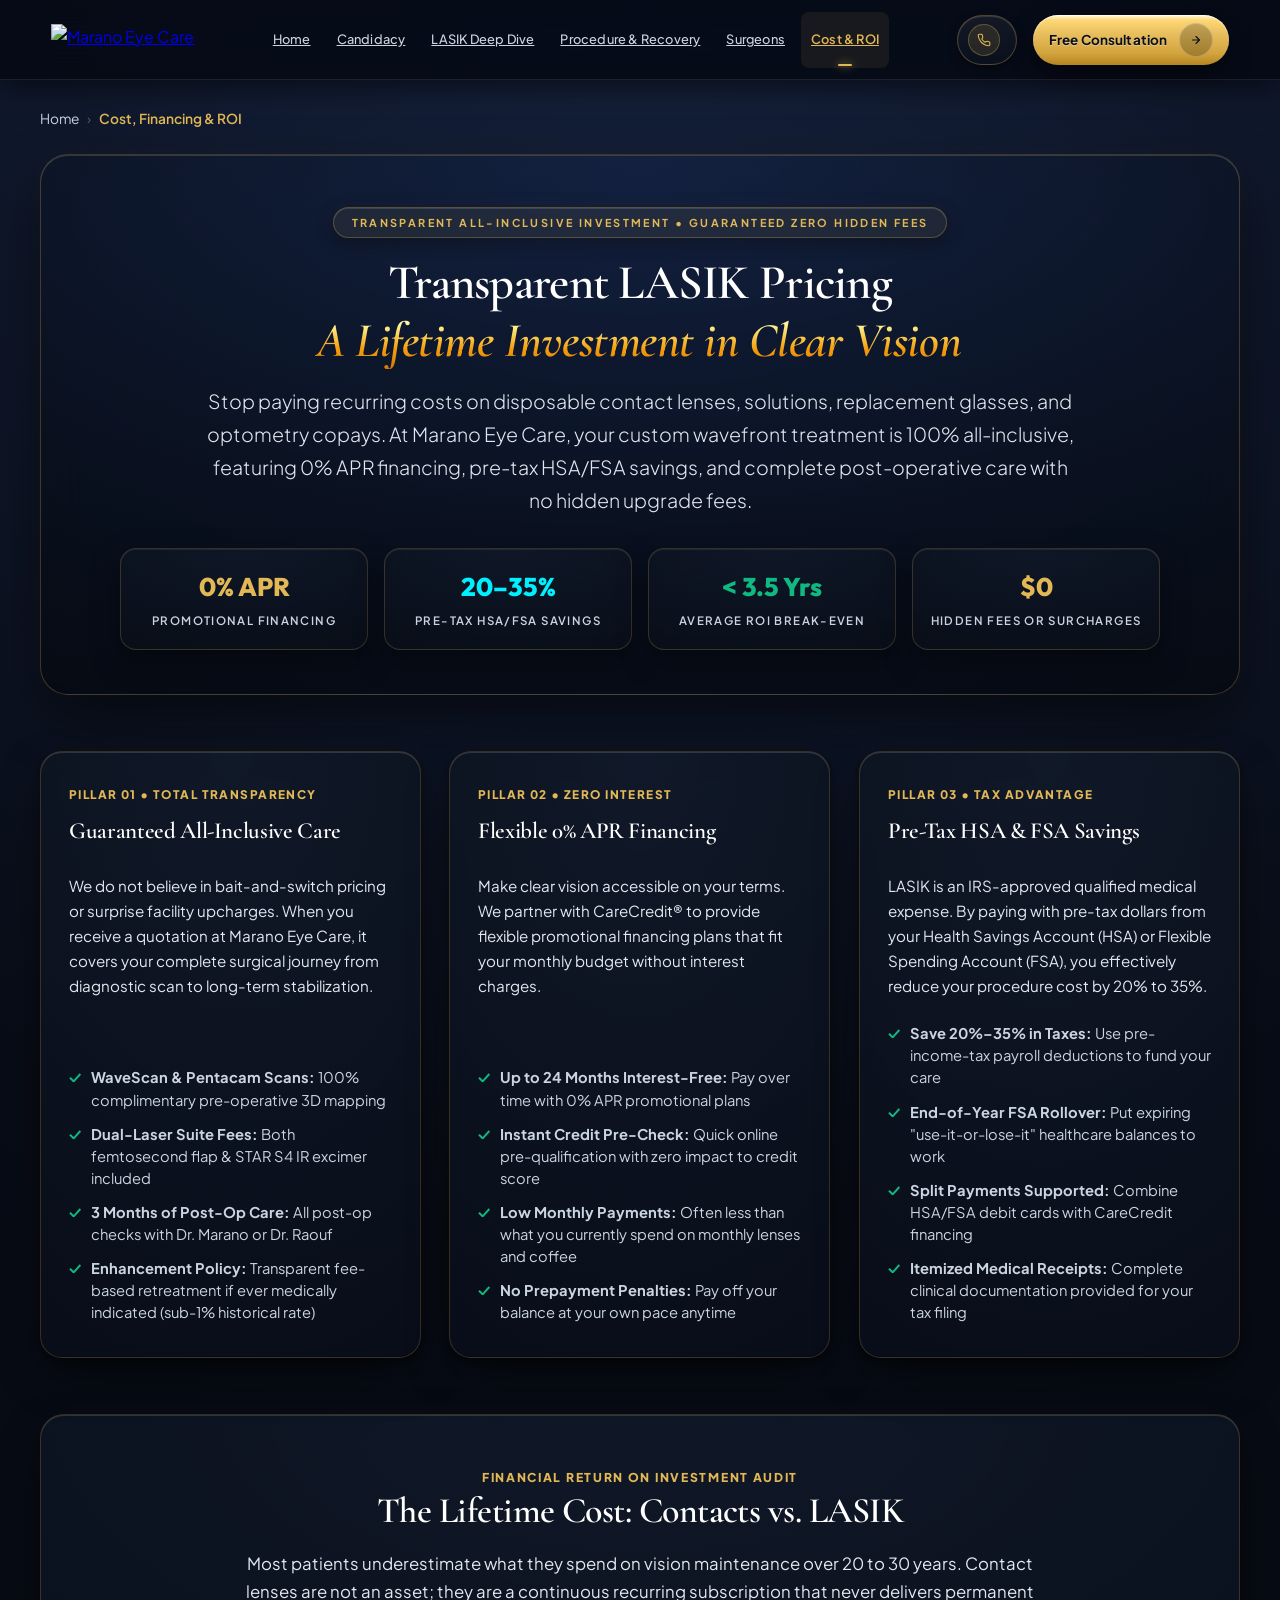
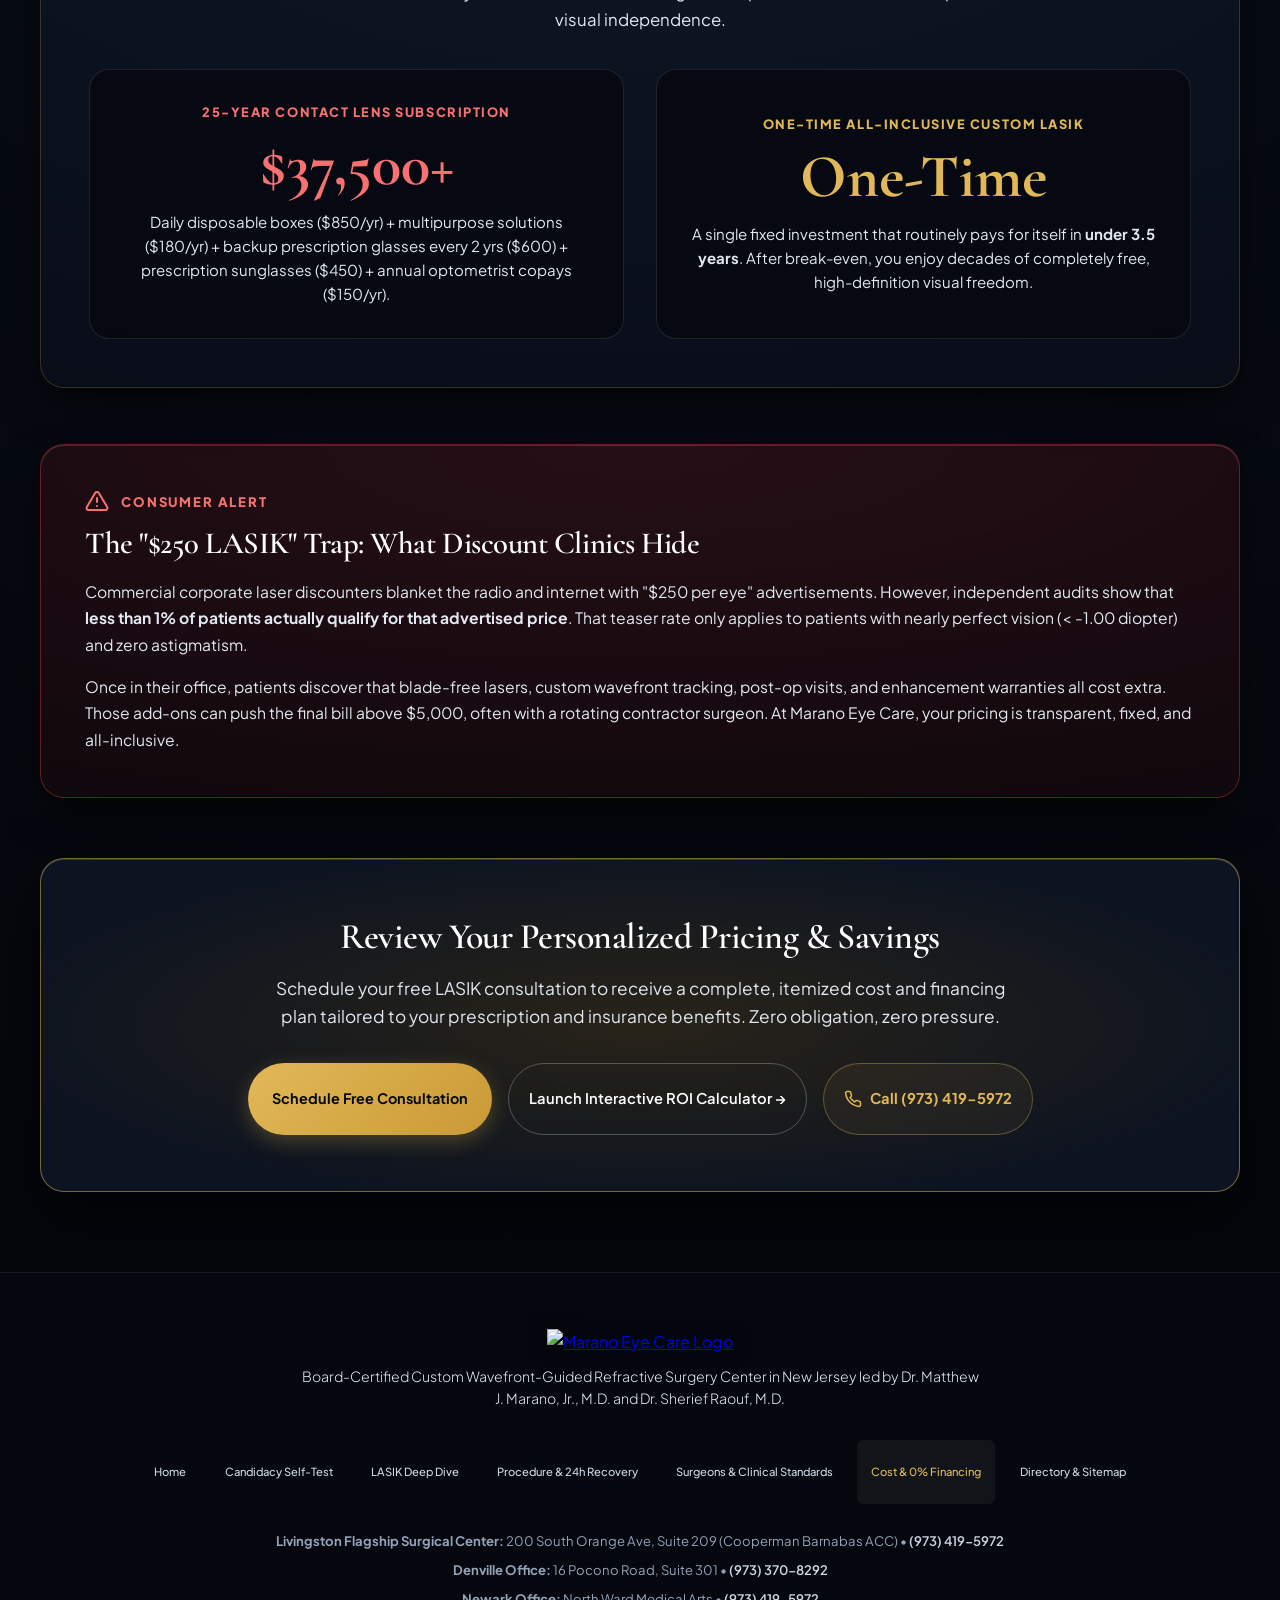
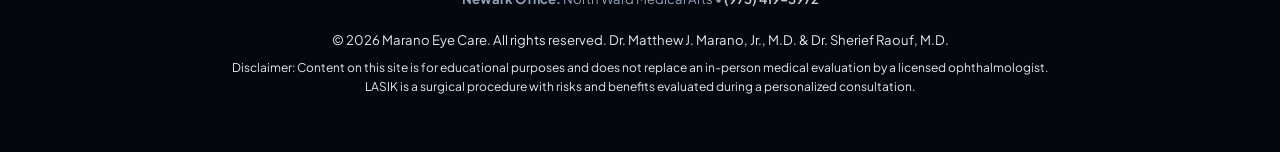
==== commit c954478b: "feat(candidacy): add unstable prescription disqualification flow and singular surgeon titles" ====
--- a/pricing-financing.html
+++ b/pricing-financing.html
@@ -808,7 +808,7 @@
           <span class="editorial-italic-accent">A Lifetime Investment in Clear Vision</span>
         </h1>
         <p class="editorial-page-lead">
-          Stop paying a perpetual recurring subscription on disposable contact lenses, solutions, replacement glasses, and optometry copays. At Marano Eye Care, your custom wavefront treatment is guaranteed 100% all-inclusive—featuring 0% APR financing, pre-tax HSA/FSA savings, and complete post-operative care with zero hidden upgrade fees.
+          Stop paying recurring costs on disposable contact lenses, solutions, replacement glasses, and optometry copays. At Marano Eye Care, your custom wavefront treatment is 100% all-inclusive, featuring 0% APR financing, pre-tax HSA/FSA savings, and complete post-operative care with no hidden upgrade fees.
         </p>
 
         <!-- Clinical Telemetry Bar -->
@@ -956,7 +956,7 @@
           Commercial corporate laser discounters blanket the radio and internet with "$250 per eye" advertisements. However, independent audits show that <strong>less than 1% of patients actually qualify for that advertised price</strong>. That teaser rate only applies to patients with nearly perfect vision (&lt; -1.00 diopter) and zero astigmatism.
         </p>
         <p class="trap-body-last">
-          Once in their office, patients discover that blade-free femtosecond lasers cost thousands extra, custom wavefront tracking costs extra, post-op visits cost extra, and enhancement warranties cost extra—often pushing their final bill above $5,000 with a rotating contractor surgeon! At Marano Eye Care, your price is transparent, fixed, and all-inclusive.
+          Once in their office, patients discover that blade-free lasers, custom wavefront tracking, post-op visits, and enhancement warranties all cost extra. Those add-ons can push the final bill above $5,000, often with a rotating contractor surgeon. At Marano Eye Care, your pricing is transparent, fixed, and all-inclusive.
         </p>
       </section>
 
--- a/assets/custom-styles.css
+++ b/assets/custom-styles.css
@@ -1,5 +1,5 @@
 /* ==========================================================================
-   MARANO EYE CARE — HIGH-PERFORMANCE CUSTOM STYLES
+   MARANO EYE CARE: HIGH-PERFORMANCE CUSTOM STYLES
    CustomVue WaveFront & Diagnostic LASIK Education Engine
    ========================================================================== */
 
@@ -4420,15 +4420,29 @@
 
 .laser-pane-advantages {
   min-width: 0px !important;
+  background: linear-gradient(145deg, rgba(255, 255, 255, 0.03) 0%, rgba(12, 19, 32, 0.65) 100%) !important;
+  border: 1px solid rgba(255, 255, 255, 0.08) !important;
+  border-radius: 14px !important;
+  padding: 16px 20px !important;
+  box-sizing: border-box !important;
+  width: 100% !important;
+  -webkit-backdrop-filter: blur(16px) !important;
+  backdrop-filter: blur(16px) !important;
+  box-shadow: rgba(255, 255, 255, 0.12) 0px 1px 1px 0px inset !important;
 }
 
 .laser-advantages-title {
   font-family: monospace !important;
-  font-size: 0.74rem !important;
+  font-size: 0.72rem !important;
   color: rgb(226, 184, 87) !important;
-  letter-spacing: 1.5px !important;
+  letter-spacing: 1.4px !important;
   text-transform: uppercase !important;
-  margin: 0px 0px 12px !important;
+  font-weight: 700 !important;
+  margin: 0px 0px 10px !important;
+  padding: 0px !important;
+  display: flex !important;
+  align-items: center !important;
+  gap: 6px !important;
 }
 
 .laser-advantages-list {
@@ -4437,21 +4451,30 @@
   margin: 0px !important;
   display: flex !important;
   flex-direction: column !important;
-  gap: 10px !important;
-  font-size: 0.86rem !important;
+  gap: 8px !important;
+  font-size: 0.81rem !important;
   color: rgb(203, 213, 225) !important;
-  line-height: 1.5 !important;
+  line-height: 1.42 !important;
 }
 
 .laser-advantages-list li {
   display: flex !important;
-  gap: 10px !important;
-  align-items: flex-start !important;
+  gap: 8px !important;
+  align-items: baseline !important;
+  margin: 0px !important;
+  padding: 0px !important;
 }
 
 .laser-adv-bullet {
   color: rgb(226, 184, 87) !important;
   flex-shrink: 0 !important;
+  font-size: 0.68rem !important;
+  line-height: 1 !important;
+}
+
+.laser-advantages-list strong {
+  color: rgb(248, 250, 252) !important;
+  font-weight: 600 !important;
 }
 
 .laser-suite-bottom-nav {
@@ -4665,9 +4688,14 @@
     font-size: 0.85rem !important;
   }
 
+  .laser-pane-advantages {
+    padding: 14px 16px !important;
+  }
+
   .laser-advantages-list {
-    font-size: 0.82rem !important;
-    gap: 8px !important;
+    font-size: 0.80rem !important;
+    gap: 7px !important;
+    line-height: 1.4 !important;
   }
 }
 
@@ -8056,6 +8084,7 @@
 .laser-pane-advantages {
   background: linear-gradient(145deg, rgba(255, 255, 255, 0.03) 0%, rgba(12, 19, 32, 0.65) 100%) !important;
   border: 1px solid rgba(255, 255, 255, 0.08) !important;
+  border-radius: 14px !important;
   -webkit-backdrop-filter: blur(16px) !important;
   backdrop-filter: blur(16px) !important;
   box-shadow: rgba(255, 255, 255, 0.12) 0px 1px 1px 0px inset !important;
@@ -10132,6 +10161,256 @@
   gap: 6px;
   color: rgb(148, 163, 184);
   font-size: 0.75rem;
+}
+
+/* ─── Adaptive Candidacy Quiz: Dossier & Result Screens ─── */
+.quiz-loading-screen {
+  padding: 36px 16px;
+  display: flex;
+  flex-direction: column;
+  align-items: center;
+  justify-content: center;
+  text-align: center;
+}
+
+.quiz-loading-spinner-ring {
+  width: 50px;
+  height: 50px;
+  border-radius: 50%;
+  border: 3px solid rgba(226, 184, 87, 0.2);
+  border-top-color: rgb(226, 184, 87);
+  animation: quizSpinner 1s linear infinite;
+  margin-bottom: 20px;
+}
+
+@keyframes quizSpinner {
+  to { transform: rotate(360deg); }
+}
+
+.quiz-loading-title {
+  font-family: var(--font-serif, "Cormorant Garamond", Georgia, serif);
+  font-size: clamp(1.4rem, 2.4vw, 1.75rem);
+  color: #fff;
+  font-weight: 700;
+  margin: 0 0 8px;
+}
+
+.quiz-loading-sub {
+  font-size: 0.9rem;
+  color: #94a3b8;
+  max-width: 480px;
+  margin: 0 auto 22px;
+  line-height: 1.5;
+}
+
+.quiz-telemetry-scroller {
+  display: flex;
+  flex-direction: column;
+  gap: 8px;
+  text-align: left;
+  background: rgba(0, 0, 0, 0.35);
+  border: 1px solid rgba(255, 255, 255, 0.06);
+  border-radius: 12px;
+  padding: 14px 18px;
+  width: 100%;
+  max-width: 520px;
+}
+
+.telem-line {
+  font-family: monospace, ui-monospace, sans-serif;
+  font-size: 0.76rem;
+  color: #34d399;
+  letter-spacing: 0.2px;
+  line-height: 1.45;
+}
+
+.telem-line.telem-line-alert {
+  color: #fbbf24;
+}
+
+.telem-line.telem-line-disqualified {
+  color: #f87171;
+}
+
+.quiz-final-dossier {
+  text-align: left;
+}
+
+.quiz-final-dossier.animate-fade-up {
+  animation: dossierFadeUp 0.35s cubic-bezier(0.16, 1, 0.3, 1) forwards;
+}
+
+@keyframes dossierFadeUp {
+  from {
+    opacity: 0;
+    transform: translateY(12px);
+  }
+  to {
+    opacity: 1;
+    transform: translateY(0);
+  }
+}
+
+.dossier-badge-row {
+  display: flex;
+  justify-content: space-between;
+  align-items: center;
+  flex-wrap: wrap;
+  gap: 10px;
+  margin-bottom: 16px;
+}
+
+.dossier-match-badge {
+  display: inline-flex;
+  align-items: center;
+  gap: 6px;
+  padding: 5px 14px;
+  border-radius: 9999px;
+  font-size: 0.74rem;
+  font-weight: 700;
+  letter-spacing: 0.8px;
+  text-transform: uppercase;
+  background: rgba(16, 185, 129, 0.12);
+  border: 1px solid rgba(16, 185, 129, 0.4);
+  color: rgb(52, 211, 153);
+}
+
+.dossier-match-badge.dossier-disqualified-badge {
+  background: rgba(239, 68, 68, 0.14);
+  border-color: rgba(239, 68, 68, 0.45);
+  color: #fca5a5;
+}
+
+.dossier-match-badge.dossier-caution-badge {
+  background: rgba(245, 158, 11, 0.14);
+  border-color: rgba(245, 158, 11, 0.42);
+  color: #fcd34d;
+}
+
+.dossier-id-tag {
+  font-family: monospace, ui-monospace, sans-serif;
+  font-size: 0.72rem;
+  color: #64748b;
+  letter-spacing: 1px;
+}
+
+.dossier-headline {
+  font-family: var(--font-serif, "Cormorant Garamond", Georgia, serif);
+  font-size: clamp(1.45rem, 2.5vw, 1.95rem);
+  font-weight: 700;
+  color: #fff;
+  line-height: 1.25;
+  margin: 0 0 14px;
+}
+
+.dossier-headline.dossier-disqualified-headline {
+  color: #fee2e2;
+}
+
+.dossier-headline.dossier-caution-headline {
+  color: #fef08a;
+}
+
+.dossier-summary-lead {
+  font-size: 0.94rem;
+  color: #cbd5e1;
+  line-height: 1.62;
+  margin: 0 0 22px;
+}
+
+.dossier-findings-grid {
+  display: grid;
+  grid-template-columns: repeat(2, 1fr);
+  gap: 14px;
+  margin-bottom: 24px;
+}
+
+@media (max-width: 640px) {
+  .dossier-findings-grid {
+    grid-template-columns: 1fr;
+  }
+}
+
+.dossier-finding-card {
+  background: rgba(255, 255, 255, 0.025);
+  border: 1px solid rgba(255, 255, 255, 0.08);
+  border-radius: 14px;
+  padding: 16px 18px;
+  transition: transform 0.2s, border-color 0.2s;
+}
+
+.dossier-finding-card:hover {
+  border-color: rgba(255, 255, 255, 0.16);
+  transform: translateY(-1px);
+}
+
+.dossier-finding-card .finding-icon {
+  display: inline-block;
+  margin-right: 6px;
+  color: rgb(226, 184, 87);
+  font-weight: bold;
+}
+
+.dossier-finding-card strong {
+  display: block;
+  font-size: 0.88rem;
+  color: #fff;
+  margin-bottom: 6px;
+}
+
+.dossier-finding-card p {
+  font-size: 0.82rem;
+  color: #94a3b8;
+  line-height: 1.5;
+  margin: 0;
+}
+
+.dossier-finding-card.dossier-finding-caution {
+  background: rgba(239, 68, 68, 0.04);
+  border-color: rgba(239, 68, 68, 0.26);
+}
+
+.dossier-finding-card.dossier-finding-caution .finding-icon {
+  color: #f87171;
+}
+
+.dossier-finding-card.dossier-finding-caution:hover {
+  border-color: rgba(239, 68, 68, 0.42);
+}
+
+.dossier-finding-card.dossier-finding-warning {
+  background: rgba(245, 158, 11, 0.04);
+  border-color: rgba(245, 158, 11, 0.26);
+}
+
+.dossier-finding-card.dossier-finding-warning .finding-icon {
+  color: #fbbf24;
+}
+
+.dossier-finding-card.dossier-finding-warning:hover {
+  border-color: rgba(245, 158, 11, 0.42);
+}
+
+.quiz-retake-btn {
+  background: transparent;
+  border: 1px solid rgba(255, 255, 255, 0.16);
+  color: #94a3b8;
+  font-size: 0.82rem;
+  font-weight: 600;
+  padding: 8px 20px;
+  border-radius: 9999px;
+  cursor: pointer;
+  transition: 0.2s ease;
+  display: inline-flex;
+  align-items: center;
+  gap: 6px;
+}
+
+.quiz-retake-btn:hover {
+  background: rgba(255, 255, 255, 0.06);
+  color: #fff;
+  border-color: rgba(255, 255, 255, 0.32);
+  transform: translateY(-1px);
 }
 
 .criteria-subheading-wrap {
@@ -13706,19 +13985,6 @@
 .hero-hud-crosshairs .ch-left { top: 50%; left: 0; width: 18px; height: 1px; transform: translateY(-50%); }
 .hero-hud-crosshairs .ch-right { top: 50%; right: 0; width: 18px; height: 1px; transform: translateY(-50%); }
 
-.hero-hud-center-dot {
-  position: absolute;
-  top: 50%;
-  left: 50%;
-  width: 5px;
-  height: 5px;
-  border-radius: 50%;
-  background: #00f0ff;
-  transform: translate(-50%, -50%);
-  box-shadow: 0 0 10px 1px #00f0ff;
-  z-index: 5;
-}
-
 .hero-hud-coordinate-tag {
   position: absolute;
   bottom: -24px;
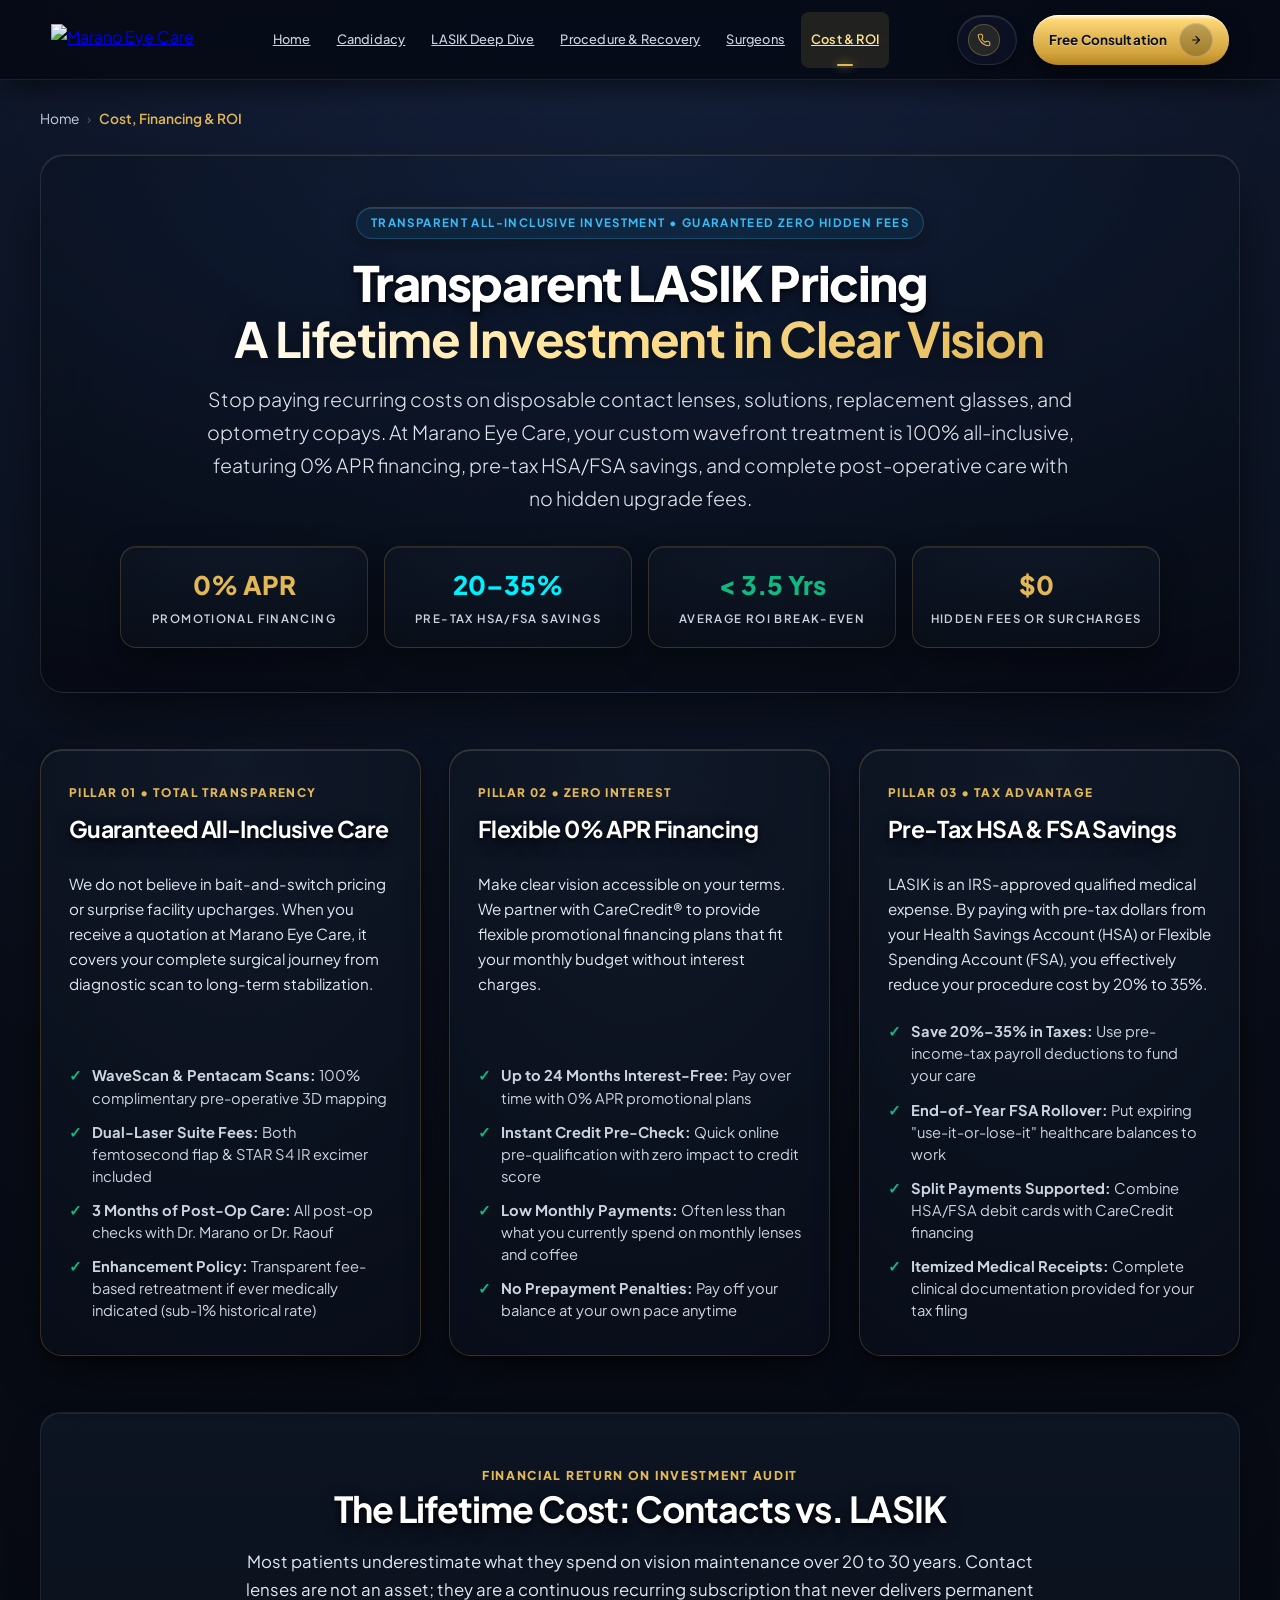
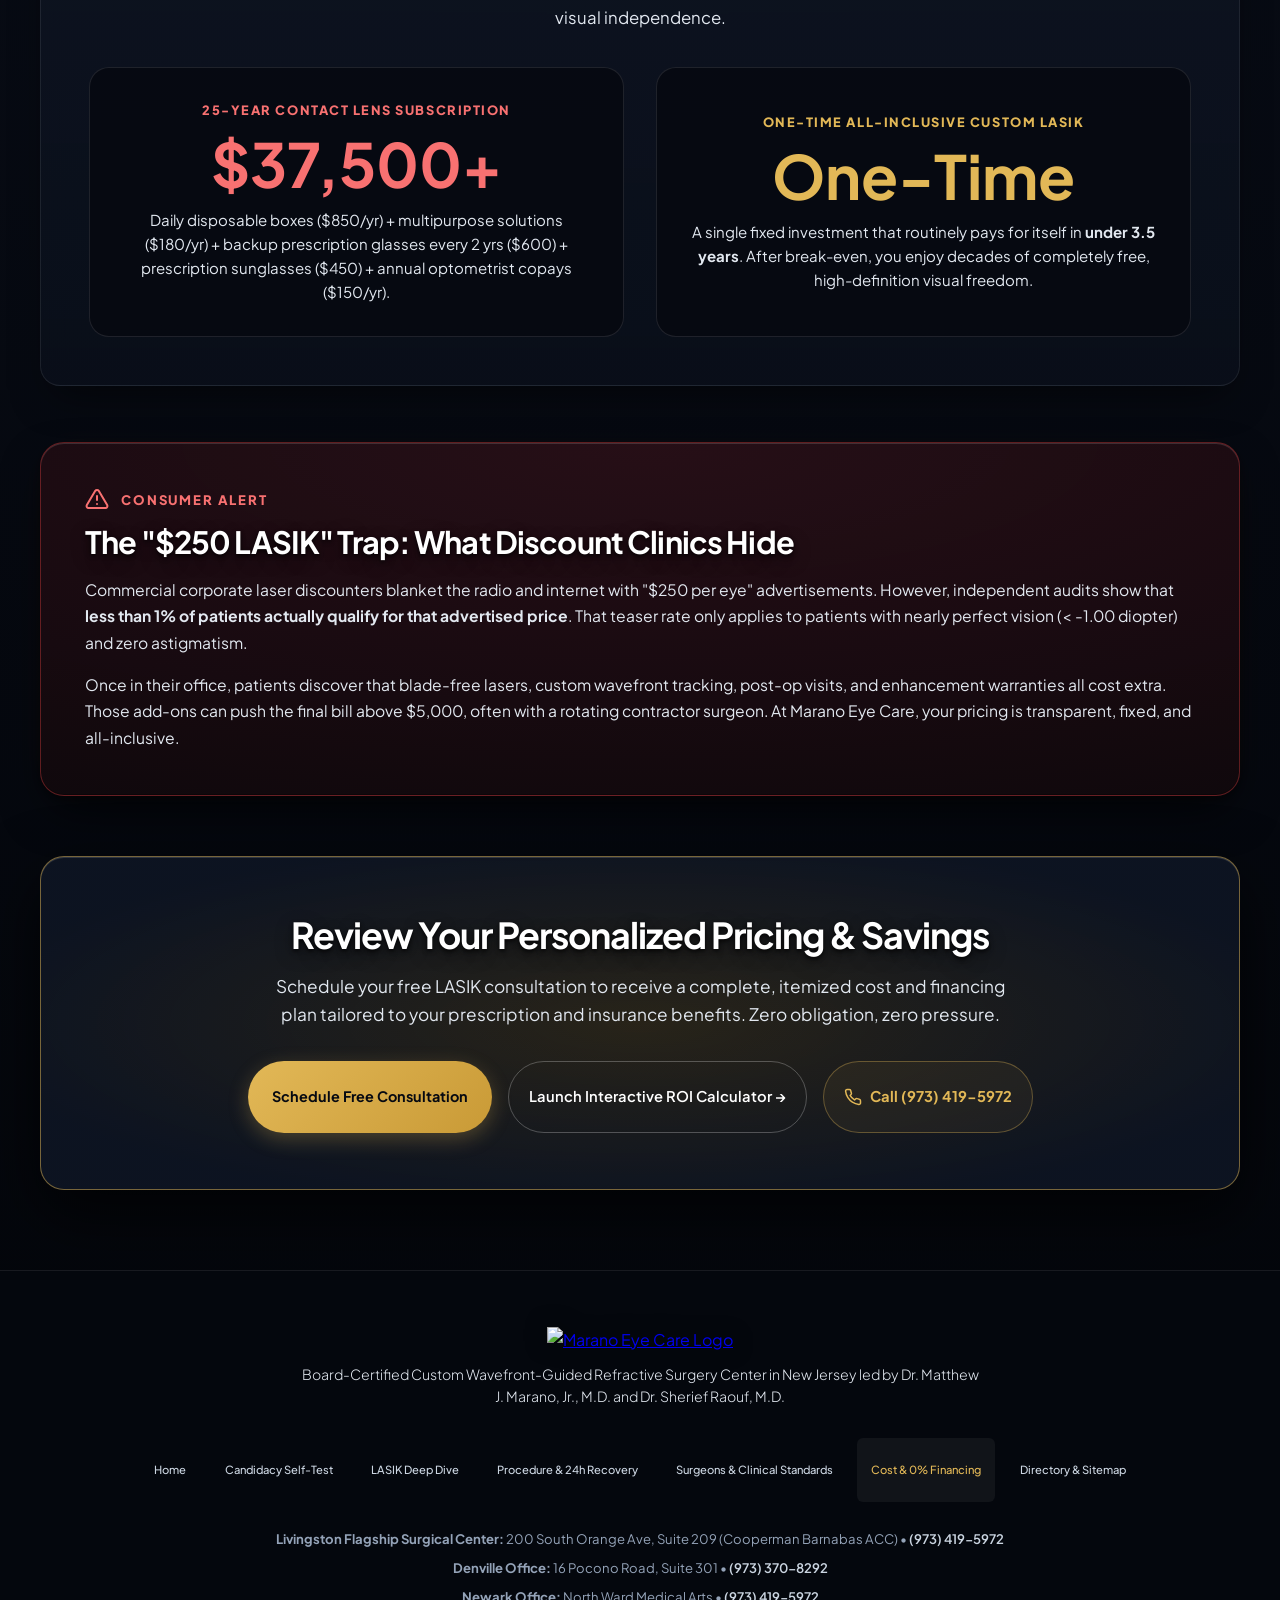
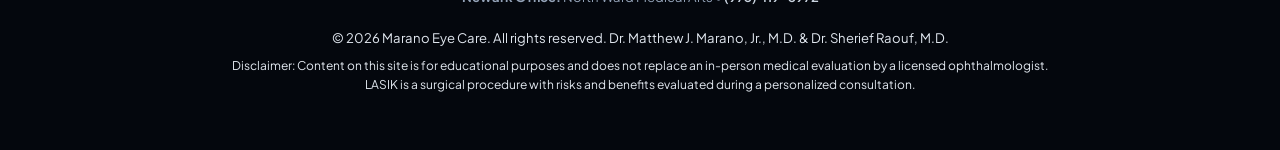
==== commit 0482af7f: "feat(ui): refine text-shadow effects, CTA buttons, and interactive components" ====
--- a/pricing-financing.html
+++ b/pricing-financing.html
@@ -28,19 +28,19 @@
     <link rel="alternate icon" type="image/png" href="./assets/marano-logo-dw0rx_0b.png" />
     <link rel="apple-touch-icon" href="./assets/favicon.svg?v=2" />
     
-    <title>All-Inclusive LASIK Pricing, Financing &amp; ROI | Marano Eye Care NJ</title>
+    <title>LASIK Cost, Financing &amp; 0% CareCredit in NJ | Marano Eye Care</title>
     <link rel="canonical" href="https://lasik.maranoeye.com/pricing-financing.html" />
     <meta name="description" content="Transparent, all-inclusive CustomVue® LASIK pricing in NJ. 0% APR CareCredit financing, HSA/FSA pre-tax savings, and lifetime contact lens cost comparison." />
     <meta name="keywords" content="LASIK cost NJ, LASIK financing CareCredit, LASIK HSA FSA savings, affordable LASIK New Jersey, transparent LASIK pricing Livingston NJ" />
     
     <!-- Open Graph & Social Cards -->
-    <meta property="og:title" content="All-Inclusive LASIK Pricing, Financing &amp; ROI | Marano Eye Care NJ" />
+    <meta property="og:title" content="LASIK Cost, Financing &amp; 0% CareCredit in NJ | Marano Eye Care" />
     <meta property="og:description" content="Transparent LASIK pricing with zero hidden fees. Discover 0% APR financing, HSA/FSA tax strategies, and lifetime ROI in Livingston, NJ." />
     <meta property="og:type" content="article" />
     <meta property="og:url" content="https://lasik.maranoeye.com/pricing-financing.html" />
     <meta property="og:image" content="https://lasik.maranoeye.com/assets/og-lasik.jpg" />
     <meta name="twitter:card" content="summary_large_image" />
-    <meta name="twitter:title" content="All-Inclusive LASIK Pricing, Financing &amp; ROI | Marano Eye Care NJ" />
+    <meta name="twitter:title" content="LASIK Cost, Financing &amp; 0% CareCredit in NJ | Marano Eye Care" />
     <meta name="twitter:description" content="Transparent LASIK pricing with zero hidden fees. Discover 0% APR financing, HSA/FSA tax strategies, and lifetime ROI in Livingston, NJ." />
     <meta name="twitter:image" content="https://lasik.maranoeye.com/assets/og-lasik.jpg" />
 
@@ -103,7 +103,7 @@
         --text-primary: #ffffff;
         --text-secondary: #e2e8f0;
         --text-muted: #94a3b8;
-        --font-serif: 'Cormorant Garamond', Georgia, serif;
+        --font-serif: 'Plus Jakarta Sans', 'Outfit', -apple-system, BlinkMacSystemFont, 'Segoe UI', Roboto, sans-serif;
         --font-sans: 'Plus Jakarta Sans', system-ui, sans-serif;
         --font-display: 'Outfit', system-ui, sans-serif;
       }
@@ -758,7 +758,7 @@
         font-size: 0.8rem;
       }
     </style>
-    <link rel="stylesheet" href="./assets/custom-styles.css?v=152">
+    <link rel="stylesheet" href="./assets/custom-styles.css?v=194">
   </head>
   <body>
     <!-- Persistent Floating Navbar (Matches index.html) -->
--- a/assets/custom-styles.css
+++ b/assets/custom-styles.css
@@ -5,8 +5,8 @@
 
 .proof-testimonials {
   display: grid !important;
-  grid-template-columns: repeat(6, 1fr) !important;
-  gap: 28px !important;
+  grid-template-columns: repeat(2, 1fr) !important;
+  gap: 24px !important;
   width: 100% !important;
   max-width: 1200px !important;
   margin: 30px auto 0px !important;
@@ -14,89 +14,27 @@
   box-sizing: border-box !important;
 }
 
-@media (min-width: 1081px) {
-  .proof-card:nth-child(1) {
-    grid-column: span 4 !important;
-  }
-
-  .proof-card:nth-child(2) {
-    grid-column: span 2 !important;
-  }
-
-  .proof-card:nth-child(3) {
-    grid-column: span 2 !important;
-  }
-
-  .proof-card:nth-child(4) {
-    grid-column: span 4 !important;
-  }
-
-  .proof-card:nth-child(5) {
-    grid-column: span 3 !important;
-  }
-
-  .proof-card:nth-child(6) {
-    grid-column: span 3 !important;
-  }
-
-  .proof-card:nth-child(7) {
-    grid-column: span 4 !important;
-  }
-
-  .proof-card:nth-child(8) {
-    grid-column: span 2 !important;
-  }
-
-  .proof-card:nth-child(9) {
-    grid-column: span 4 !important;
-  }
-
-  .proof-card:nth-child(10) {
-    grid-column: span 2 !important;
-  }
-
-  .proof-card:nth-child(11) {
-    grid-column: span 2 !important;
-  }
-
-  .proof-card:nth-child(12) {
-    grid-column: span 4 !important;
-  }
-
-  .proof-card:nth-child(13) {
-    grid-column: span 3 !important;
-  }
-
-  .proof-card:nth-child(14), .proof-card:last-child {
-    grid-column: span 3 !important;
-  }
-
-  .proof-card:nth-child(1) .proof-quote, .proof-card:nth-child(4) .proof-quote, .proof-card:nth-child(7) .proof-quote, .proof-card:nth-child(9) .proof-quote, .proof-card:nth-child(12) .proof-quote {
-    font-size: 1.02rem !important;
-    line-height: 1.76 !important;
-    color: rgb(248, 250, 252) !important;
-  }
-}
-
-@media (max-width: 1080px) and (min-width: 681px) {
-  .proof-testimonials {
-    grid-template-columns: repeat(2, 1fr) !important;
-    gap: 22px !important;
-  }
-
-  .proof-card {
-    grid-column: span 1 !important;
-  }
-}
-
-@media (max-width: 680px) {
+.proof-card,
+.proof-card:nth-child(n) {
+  grid-column: span 1 !important;
+  height: 100% !important;
+}
+
+.proof-card .proof-quote {
+  font-size: 1.02rem !important;
+  line-height: 1.76 !important;
+  color: rgb(248, 250, 252) !important;
+}
+
+@media (max-width: 768px) {
   .proof-testimonials {
     grid-template-columns: 1fr !important;
     gap: 16px !important;
     margin-top: 28px !important;
   }
 
-  .proof-card {
+  .proof-card,
+  .proof-card:nth-child(n) {
     grid-column: span 1 !important;
   }
 }
@@ -336,8 +274,7 @@
 }
 
 h1:not(.sr-only), h2:not(.text-gradient), h3:not(.text-gradient), .hero-display-title, .hero-serif-title, .bio-heading, .section-title, .static-hero-h2, .static-pillars-h3, .sim-title, .timeline-title, .faq-title, .lifestyle-pane-grid h3 {
-  text-shadow: none !important;
-  filter: none !important;
+  text-shadow: 0 2px 4px rgba(0, 0, 0, 0.8), 0 6px 18px rgba(0, 0, 0, 0.45) !important;
 }
 
 .bio-heading {
@@ -346,7 +283,7 @@
 
 .text-gradient, .bio-heading-accent, .proof-title-accent, h1 .bio-heading-accent, h2 .bio-heading-accent, h3 .bio-heading-accent, h1 .text-gradient, h2 .text-gradient, h3 .text-gradient {
   text-shadow: none !important;
-  filter: drop-shadow(rgba(0, 0, 0, 0.8) 0px 4px 12px) !important;
+  filter: drop-shadow(0 2px 4px rgba(0, 0, 0, 0.8)) drop-shadow(0 8px 24px rgba(0, 0, 0, 0.55)) !important;
 }
 
 .proof-title {
@@ -638,9 +575,9 @@
 }
 
 :root {
-  --font-serif: 'Playfair Display', 'Cormorant Garamond', Georgia, serif;
-  --font-sans: 'Plus Jakarta Sans', 'Outfit', -apple-system, BlinkMacSystemFont, 'Segoe UI', Roboto, sans-serif;
-  --font-display: 'Outfit', 'Playfair Display', -apple-system, sans-serif;
+  --font-serif: 'Plus Jakarta Sans', 'Outfit', -apple-system, BlinkMacSystemFont, 'Segoe UI', Roboto, sans-serif;
+  --font-sans: 'Plus Jakarta Sans', -apple-system, BlinkMacSystemFont, 'Segoe UI', Roboto, sans-serif;
+  --font-display: 'Plus Jakarta Sans', 'Outfit', -apple-system, BlinkMacSystemFont, 'Segoe UI', Roboto, sans-serif;
   --font-mono: ui-monospace, SFMono-Regular, Menlo, Monaco, Consolas, monospace;
   --bg-primary: #080b11;
   --bg-secondary: #0d121d;
@@ -699,10 +636,11 @@
   --text-muted: #cbd5e1 !important;
 }
 
-h1, h2, h3, .hero-display-title, .hero-serif-title, .bio-heading, .section-title, .static-hero-h2, .static-pillars-h3 {
-  font-family: var(--font-serif) !important;
-  letter-spacing: -0.02em !important;
-  font-weight: 600 !important;
+h1, h2, h3, h4, h5, h6, .hero-display-title, .hero-serif-title, .bio-heading, .section-title, .static-hero-h2, .static-pillars-h3, .editorial-page-title {
+  font-family: var(--font-display) !important;
+  letter-spacing: -0.028em !important;
+  font-weight: 700 !important;
+  font-style: normal !important;
   color: rgb(255, 255, 255) !important;
 }
 
@@ -4700,52 +4638,72 @@
 }
 
 .hero-pop-title, h1.hero-pop-title, h2.hero-pop-title, .hero-serif-title, .hero-display-title {
-  font-family: var(--font-serif, "Playfair Display", "Cormorant Garamond", Georgia, serif) !important;
+  font-family: var(--font-display) !important;
   font-size: clamp(2.5rem, 3.2vw, 3.45rem) !important;
-  font-weight: 900 !important;
-  line-height: 1.1 !important;
-  letter-spacing: -0.03em !important;
-  margin-bottom: 24px !important;
+  font-weight: 800 !important;
+  line-height: 1.18 !important;
+  letter-spacing: -0.035em !important;
+  margin-bottom: 20px !important;
   max-width: 100% !important;
   position: relative !important;
   z-index: 2 !important;
+  overflow: visible !important;
 }
 
 .hero-pop-primary {
   display: block !important;
-  font-family: var(--font-serif, "Playfair Display", "Cormorant Garamond", Georgia, serif) !important;
-  font-weight: 900 !important;
-  background: linear-gradient(rgb(255, 255, 255) 0%, rgb(248, 250, 252) 35%, rgb(226, 232, 240) 70%, rgb(213, 224, 236) 100%) text !important;
+  font-family: var(--font-display) !important;
+  font-weight: 800 !important;
+  line-height: 1.25 !important;
+  padding-bottom: 0.25em !important;
+  margin-bottom: -0.18em !important;
+  overflow: visible !important;
+  background: linear-gradient(180deg, #ffffff 0%, #f1f5f9 60%, #cbd5e1 100%) !important;
+  -webkit-background-clip: text !important;
+  background-clip: text !important;
   -webkit-text-fill-color: transparent !important;
-  color: rgb(241, 245, 249) !important;
+  color: #ffffff !important;
   -webkit-text-stroke: 0px !important;
   text-shadow: none !important;
   filter: none !important;
-  letter-spacing: -0.025em !important;
+  letter-spacing: -0.035em !important;
 }
 
 .hero-pop-accent {
   display: block !important;
   position: relative !important;
-  margin-top: 6px !important;
-  padding-bottom: 0.12em !important;
+  margin-top: 4px !important;
+  padding-bottom: 0.05em !important;
   padding-right: 0.15em !important;
-  font-family: var(--font-serif, "Playfair Display", "Cormorant Garamond", Georgia, serif) !important;
-  font-style: italic !important;
-  font-weight: 900 !important;
-  letter-spacing: -0.02em !important;
+  font-family: var(--font-display) !important;
+  font-style: normal !important;
+  font-weight: 800 !important;
+  letter-spacing: -0.035em !important;
   filter: none !important;
   text-shadow: none !important;
 }
 
+.hero-pop-accent .hero-pop-line {
+  background: linear-gradient(135deg, #ffffff 0%, #ffe293 45%, #e2b857 100%) !important;
+  -webkit-background-clip: text !important;
+  background-clip: text !important;
+  -webkit-text-fill-color: transparent !important;
+  color: #ffe293 !important;
+  font-style: normal !important;
+  font-weight: 800 !important;
+  filter: drop-shadow(0 2px 10px rgba(0, 0, 0, 0.45)) !important;
+}
+
 .hero-pop-accent .editorial-italic-accent {
   display: inline-block !important;
-  font-weight: 600 !important;
-  background: linear-gradient(rgb(255, 255, 255) 0%, rgb(254, 240, 138) 25%, rgb(245, 158, 11) 65%, rgb(217, 119, 6) 100%) text !important;
+  font-style: normal !important;
+  font-weight: 800 !important;
+  background: linear-gradient(135deg, #ffffff 0%, #ffe293 45%, #e2b857 100%) !important;
+  -webkit-background-clip: text !important;
+  background-clip: text !important;
   -webkit-text-fill-color: transparent !important;
-  color: rgb(253, 224, 71) !important;
-  text-shadow: none !important;
-  filter: none !important;
+  color: #ffe293 !important;
+  filter: drop-shadow(0 2px 10px rgba(0, 0, 0, 0.45)) !important;
 }
 
 .hero-pop-line {
@@ -5666,12 +5624,16 @@
 }
 
 .editorial-italic-accent, .bio-heading-accent, .edu-hook-title-accent {
-  font-family: var(--font-serif, "Cormorant Garamond", "Playfair Display", Georgia, serif) !important;
-  font-style: italic !important;
-  font-weight: 600 !important;
-  color: rgb(253, 224, 71) !important;
+  font-family: var(--font-display) !important;
+  font-style: normal !important;
+  font-weight: 700 !important;
+  background: linear-gradient(135deg, #ffffff 0%, #ffe293 45%, #e2b857 100%) !important;
+  -webkit-background-clip: text !important;
+  background-clip: text !important;
+  -webkit-text-fill-color: transparent !important;
+  color: #ffe293 !important;
   text-shadow: none !important;
-  filter: none !important;
+  filter: drop-shadow(0 2px 10px rgba(0, 0, 0, 0.45)) !important;
   display: inline-block !important;
   padding-right: 0.05em !important;
 }
@@ -6025,28 +5987,40 @@
   position: relative !important;
 }
 
-#main-navigation .nav-links-group button:hover, #main-navigation .nav-link-item:hover, button.nav-link-item:hover {
-  color: rgb(226, 184, 87) !important;
-  background: rgba(255, 255, 255, 0.06) !important;
-}
-
-#main-navigation .nav-links-group button.active-nav-link, #main-navigation .nav-link-item.active-nav-link, button.nav-link-item.active-nav-link {
-  color: rgb(226, 184, 87) !important;
+#main-navigation .nav-links-group button:hover,
+#main-navigation .nav-links-group a:hover,
+#main-navigation .nav-link-item:hover,
+button.nav-link-item:hover,
+a.nav-link-item:hover {
+  color: #ffe293 !important;
+  background: rgba(226, 184, 87, 0.08) !important;
+}
+
+#main-navigation .nav-links-group button.active-nav-link,
+#main-navigation .nav-links-group a.active-nav-link,
+#main-navigation .nav-link-item.active-nav-link,
+button.nav-link-item.active-nav-link,
+a.nav-link-item.active-nav-link {
+  color: #ffe293 !important;
   font-weight: 600 !important;
-  background: rgba(226, 184, 87, 0.08) !important;
-}
-
-#main-navigation .nav-links-group button.active-nav-link::after, #main-navigation .nav-link-item.active-nav-link::after, button.nav-link-item.active-nav-link::after {
+  background: rgba(226, 184, 87, 0.12) !important;
+}
+
+#main-navigation .nav-links-group button.active-nav-link::after,
+#main-navigation .nav-links-group a.active-nav-link::after,
+#main-navigation .nav-link-item.active-nav-link::after,
+button.nav-link-item.active-nav-link::after,
+a.nav-link-item.active-nav-link::after {
   content: "";
   position: absolute;
   bottom: 2px;
   left: 50%;
   transform: translateX(-50%);
-  width: 14px;
+  width: 16px;
   height: 2px;
-  background: rgb(226, 184, 87);
+  background: #e2b857 !important;
   border-radius: 2px;
-  box-shadow: rgba(226, 184, 87, 0.8) 0px 0px 8px;
+  box-shadow: 0 0 10px rgba(226, 184, 87, 0.8) !important;
 }
 
 @media (max-width: 960px) {
@@ -6503,19 +6477,19 @@
 
 .topo-wrapper {
   width: 100% !important;
-  max-width: 1100px !important;
+  max-width: 100% !important;
   margin: 0px auto !important;
   box-sizing: border-box !important;
-  border: 1px solid rgba(226, 184, 87, 0.22) !important;
-  background: linear-gradient(165deg, rgba(13, 20, 32, 0.94) 0%, rgba(6, 11, 20, 0.98) 100%) !important;
-  -webkit-backdrop-filter: blur(20px) !important;
-  backdrop-filter: blur(20px) !important;
-  border-radius: 28px !important;
-  padding: clamp(24px, 3.5vw, 44px) !important;
-  box-shadow: rgba(0, 0, 0, 0.7) 0px 30px 80px, rgba(255, 255, 255, 0.15) 0px 1px 1px inset !important;
+  border: none !important;
+  background: transparent !important;
+  -webkit-backdrop-filter: none !important;
+  backdrop-filter: none !important;
+  border-radius: 0px !important;
+  padding: 0px !important;
+  box-shadow: none !important;
   text-align: left !important;
   position: relative !important;
-  overflow: hidden !important;
+  overflow: visible !important;
 }
 
 .topo-header {
@@ -6802,30 +6776,31 @@
 
 .btn-topo-laser {
   width: 100% !important;
-  background: linear-gradient(135deg, rgb(2, 132, 199) 0%, rgb(3, 105, 161) 100%) !important;
-  border: 1px solid rgba(56, 189, 248, 0.5) !important;
-  color: rgb(255, 255, 255) !important;
-  padding: 14px 20px !important;
+  background: linear-gradient(135deg, rgba(14, 165, 233, 0.16) 0%, rgba(2, 132, 199, 0.28) 100%) !important;
+  border: 1px solid rgba(56, 189, 248, 0.45) !important;
+  color: #f0f9ff !important;
+  padding: 13px 20px !important;
   border-radius: 12px !important;
-  font-size: 0.95rem !important;
-  font-weight: 700 !important;
-  letter-spacing: 0.2px !important;
+  font-size: 0.92rem !important;
+  font-weight: 600 !important;
+  letter-spacing: 0.3px !important;
   cursor: pointer !important;
   display: flex !important;
   align-items: center !important;
   justify-content: center !important;
   gap: 10px !important;
-  transition: 0.3s cubic-bezier(0.16, 1, 0.3, 1) !important;
-  box-shadow: rgba(2, 132, 199, 0.35) 0px 4px 20px !important;
+  transition: all 0.25s cubic-bezier(0.16, 1, 0.3, 1) !important;
+  box-shadow: 0 4px 20px rgba(0, 0, 0, 0.35), inset 0 1px 0 rgba(255, 255, 255, 0.1) !important;
   position: relative !important;
   overflow: hidden !important;
 }
 
 .btn-topo-laser:hover {
-  background: linear-gradient(135deg, rgb(3, 105, 161) 0%, rgb(2, 132, 199) 100%) !important;
-  transform: translateY(-2px) !important;
-  box-shadow: rgba(2, 132, 199, 0.55) 0px 8px 30px !important;
-  border-color: rgb(56, 189, 248) !important;
+  background: linear-gradient(135deg, rgba(14, 165, 233, 0.25) 0%, rgba(2, 132, 199, 0.4) 100%) !important;
+  transform: translateY(-1px) !important;
+  box-shadow: 0 6px 24px rgba(2, 132, 199, 0.35), inset 0 1px 0 rgba(255, 255, 255, 0.15) !important;
+  border-color: rgba(56, 189, 248, 0.7) !important;
+  color: #ffffff !important;
 }
 
 .btn-topo-laser.ablating {
@@ -7094,10 +7069,15 @@
 }
 
 .topo-edu-icon {
-  font-size: 1.6rem !important;
-  line-height: 1 !important;
+  width: 38px !important;
+  height: 38px !important;
+  border-radius: 10px !important;
+  background: rgba(15, 23, 42, 0.85) !important;
+  border: 1px solid rgba(255, 255, 255, 0.08) !important;
+  display: flex !important;
+  align-items: center !important;
+  justify-content: center !important;
   flex-shrink: 0 !important;
-  padding-top: 2px !important;
 }
 
 .topo-edu-body {
@@ -7328,8 +7308,10 @@
 
 @media (max-width: 640px) {
   .topo-wrapper {
-    padding: 20px 14px !important;
-    border-radius: 20px !important;
+    padding: 0px !important;
+    border-radius: 0px !important;
+    border: none !important;
+    box-shadow: none !important;
   }
 
   .topo-viewport-card, .topo-telemetry-card {
@@ -9068,133 +9050,40 @@
   color: rgb(203, 213, 225);
 }
 
-.edu-hook-master-btn {
-  position: relative;
-  display: inline-flex;
-  align-items: center;
-  justify-content: center;
-  gap: 10px;
-  height: 48px;
-  padding: 0px 22px;
-  background: linear-gradient(135deg, rgb(255, 229, 153) 0%, rgb(226, 184, 87) 45%, rgb(181, 131, 32) 100%);
-  border: 1px solid rgba(226, 184, 87, 0.45);
-  border-radius: 9999px;
-  text-decoration: none;
-  color: rgb(7, 12, 24);
-  box-shadow: 0 8px 20px -2px rgba(15, 12, 8, 0.4), 0 4px 14px rgba(226, 184, 87, 0.25);
-  transition: transform 0.25s cubic-bezier(0.2, 0.8, 0.2, 1), box-shadow 0.25s cubic-bezier(0.2, 0.8, 0.2, 1), border-color 0.25s ease;
-  overflow: hidden;
-  cursor: pointer;
-  white-space: nowrap;
-  box-sizing: border-box;
-}
-
-.edu-hook-master-shine {
-  position: absolute;
-  top: 0px;
-  left: 0;
-  width: 50%;
-  height: 100%;
-  background: linear-gradient(90deg, transparent, rgba(255, 255, 255, 0.4), transparent);
-  transform: translateX(-150%) skewX(-20deg);
-  animation: 5s ease-in-out 0s infinite normal none running masterBtnShine;
-  pointer-events: none;
-}
-
-@keyframes masterBtnShine {
-  0%, 75% {
-    transform: translateX(-150%) skewX(-20deg);
-  }
-
-  100% {
-    transform: translateX(350%) skewX(-20deg);
-  }
-}
-
-.edu-hook-master-icon {
-  flex-shrink: 0;
-  color: rgb(7, 12, 24);
-}
-
-.edu-hook-master-label {
-  font-family: var(--font-sans);
-  font-size: 0.92rem;
-  font-weight: 750;
-  color: rgb(7, 12, 24);
-  letter-spacing: -0.01em;
-}
-
-.edu-hook-master-arrow {
-  font-size: 1.1rem;
-  font-weight: 700;
-  color: rgb(7, 12, 24);
-  transition: transform 0.2s;
-  margin-left: 2px;
-}
-
-.edu-hook-master-btn:hover {
-  transform: translateY(-2px) scale(1.01);
-  border-color: rgba(226, 184, 87, 0.7);
-  box-shadow: 0 12px 28px -2px rgba(15, 12, 8, 0.5), 0 6px 20px rgba(226, 184, 87, 0.45);
-}
-
-.edu-hook-master-btn:hover .edu-hook-master-arrow {
-  transform: translateX(3px);
-}
-
-.edu-hook-launch-btn {
-  padding: 16px 32px;
-  font-size: 1rem;
-  border-radius: 9999px;
-  text-decoration: none;
-  display: inline-flex;
-  align-items: center;
-  justify-content: center;
-  gap: 10px;
-  font-weight: 700;
-  white-space: nowrap;
-  transition: 0.3s;
-  box-shadow: rgba(226, 184, 87, 0.3) 0px 0px 25px;
-}
-
 .edu-hook-launch-actions {
   display: flex;
   flex-direction: column;
-  gap: 10px;
+  gap: 12px;
   align-items: stretch;
   justify-content: center;
   width: 100%;
-  max-width: 270px;
+  max-width: 320px;
   flex-shrink: 0;
 }
 
+.edu-hook-master-btn {
+  width: 100%;
+  box-sizing: border-box;
+  text-decoration: none;
+}
+
 .edu-hook-launch-secondary-btn {
-  height: 42px;
-  min-height: 42px;
-  padding: 0px 18px;
-  font-size: 0.84rem;
-  border-radius: 9999px;
-  text-decoration: none;
-  display: inline-flex;
-  align-items: center;
-  justify-content: center;
-  gap: 8px;
-  font-weight: 600;
-  color: rgb(203, 213, 225);
-  background: rgba(255, 255, 255, 0.04);
-  border: 1px solid rgba(255, 255, 255, 0.15);
-  white-space: nowrap;
-  transition: 0.25s;
+  width: 100%;
   box-sizing: border-box;
-  cursor: pointer;
-  width: 100%;
-}
-
-.edu-hook-launch-secondary-btn:hover {
-  background: rgba(255, 255, 255, 0.1);
-  color: rgb(255, 255, 255);
-  border-color: rgba(255, 255, 255, 0.35);
-  transform: translateY(-2px);
+  justify-content: space-between !important;
+  padding: 10px 12px 10px 24px !important;
+}
+
+.btn-icon-bubble-secondary {
+  background: rgba(255, 255, 255, 0.08) !important;
+  border-color: rgba(255, 255, 255, 0.16) !important;
+  color: #fff !important;
+}
+
+.btn-secondary:hover .btn-icon-bubble-secondary {
+  background: rgba(255, 255, 255, 0.16) !important;
+  border-color: rgba(226, 184, 87, 0.4) !important;
+  color: #ffe293 !important;
 }
 
 @media (max-width: 840px) {
@@ -9224,12 +9113,11 @@
 
   .edu-hook-master-btn {
     width: 100%;
-    padding: 0px 16px;
-    font-size: 0.88rem;
   }
 
   .edu-hook-launch-actions {
     width: 100%;
+    max-width: 100%;
   }
 
   .edu-hook-launch-secondary-btn {
@@ -9484,9 +9372,9 @@
 }
 
 .card-raouf .executive-photo-badge {
-  border-color: rgba(56, 189, 248, 0.45);
-  color: rgb(224, 242, 254);
-  box-shadow: rgba(0, 0, 0, 0.75) 0px 12px 30px -4px, rgba(255, 255, 255, 0.25) 0px 1px 1.5px inset, rgba(56, 189, 248, 0.18) 0px 0px 18px;
+  border-color: rgba(226, 184, 87, 0.45);
+  color: rgb(255, 229, 153);
+  box-shadow: rgba(0, 0, 0, 0.75) 0px 12px 30px -4px, rgba(255, 255, 255, 0.25) 0px 1px 1.5px inset, rgba(226, 184, 87, 0.18) 0px 0px 18px;
 }
 
 .executive-micro-metrics {
@@ -9505,10 +9393,11 @@
   background: linear-gradient(rgba(255, 255, 255, 0.05) 0%, rgba(10, 16, 30, 0.75) 100%);
   border: 1px solid rgba(255, 255, 255, 0.1);
   border-radius: 12px;
-  padding: 9px 6px;
+  padding: 8px 4px !important;
   text-align: center;
   box-shadow: rgba(255, 255, 255, 0.12) 0px 1px 1px inset, rgba(0, 0, 0, 0.35) 0px 4px 12px;
   transition: 0.25s;
+  min-width: 0 !important;
 }
 
 .executive-micro-metric-item:hover {
@@ -9518,16 +9407,19 @@
 }
 
 .card-raouf .executive-micro-metric-item:hover {
-  border-color: rgba(56, 189, 248, 0.4);
+  border-color: rgba(226, 184, 87, 0.45);
 }
 
 .executive-micro-metric-val {
   display: block;
   font-family: var(--font-display, var(--font-sans, system-ui));
-  font-size: 0.92rem;
+  font-size: 0.9rem !important;
   font-weight: 800;
   color: rgb(255, 215, 120);
   line-height: 1.1;
+  white-space: nowrap !important;
+  word-break: keep-all !important;
+  letter-spacing: -0.01em !important;
 }
 
 .card-raouf .executive-micro-metric-val {
@@ -9542,6 +9434,7 @@
   letter-spacing: 0.08em;
   margin-top: 3px;
   font-weight: 600;
+  white-space: nowrap !important;
 }
 
 .executive-content-column {
@@ -10472,23 +10365,25 @@
 }
 
 .criteria-card-ideal {
-  background: radial-gradient(120% 120% at 50% 0%, rgba(13, 29, 36, 0.85) 0%, rgba(6, 14, 20, 0.95) 100%);
-  border: 1px solid rgba(0, 240, 255, 0.32);
+  background: linear-gradient(180deg, rgba(16, 24, 39, 0.75) 0%, rgba(10, 15, 26, 0.9) 100%) !important;
+  border: 1px solid rgba(16, 185, 129, 0.38) !important;
+  box-shadow: 0 0 22px -3px rgba(16, 185, 129, 0.18), 0 20px 40px -15px rgba(0, 0, 0, 0.65), inset 0 1px 0 rgba(255, 255, 255, 0.08) !important;
 }
 
 .criteria-card-ideal:hover {
-  border-color: rgba(0, 240, 255, 0.6);
-  box-shadow: rgba(0, 0, 0, 0.85) 0px 30px 70px -12px, rgba(0, 240, 255, 0.12) 0px 0px 30px;
+  border-color: rgba(52, 211, 153, 0.65) !important;
+  box-shadow: 0 0 30px 0px rgba(16, 185, 129, 0.28), 0 25px 50px -12px rgba(0, 0, 0, 0.8), inset 0 1px 0 rgba(255, 255, 255, 0.15) !important;
 }
 
 .criteria-card-caution {
-  background: radial-gradient(120% 120% at 50% 0%, rgba(32, 22, 18, 0.85) 0%, rgba(16, 11, 10, 0.95) 100%);
-  border: 1px solid rgba(226, 184, 87, 0.32);
+  background: linear-gradient(180deg, rgba(16, 24, 39, 0.75) 0%, rgba(10, 15, 26, 0.9) 100%) !important;
+  border: 1px solid rgba(239, 68, 68, 0.38) !important;
+  box-shadow: 0 0 22px -3px rgba(239, 68, 68, 0.18), 0 20px 40px -15px rgba(0, 0, 0, 0.65), inset 0 1px 0 rgba(255, 255, 255, 0.08) !important;
 }
 
 .criteria-card-caution:hover {
-  border-color: rgba(226, 184, 87, 0.6);
-  box-shadow: rgba(0, 0, 0, 0.85) 0px 30px 70px -12px, rgba(226, 184, 87, 0.12) 0px 0px 30px;
+  border-color: rgba(248, 113, 113, 0.65) !important;
+  box-shadow: 0 0 30px 0px rgba(239, 68, 68, 0.28), 0 25px 50px -12px rgba(0, 0, 0, 0.8), inset 0 1px 0 rgba(255, 255, 255, 0.15) !important;
 }
 
 .criteria-card-badge {
@@ -11081,6 +10976,8 @@
   background: rgba(0, 0, 0, 0.35) !important;
 }
 
+
+
 .btn-secondary {
   display: inline-flex !important;
   align-items: center !important;
@@ -11186,24 +11083,26 @@
 }
 
 .editorial-italic-accent, .bio-heading-accent, .edu-hook-title-accent, .proof-title-accent {
-  font-family: var(--font-serif, "Cormorant Garamond", Georgia, serif) !important;
-  font-style: italic !important;
-  font-weight: 600 !important;
-  letter-spacing: -0.01em !important;
+  font-family: var(--font-display) !important;
+  font-style: normal !important;
+  font-weight: 700 !important;
+  letter-spacing: -0.025em !important;
   display: inline-block !important;
   padding-right: 0.08em !important;
   padding-left: 0.02em !important;
-  background: linear-gradient(rgb(255, 255, 255) 0%, rgb(254, 240, 138) 25%, rgb(245, 158, 11) 65%, rgb(217, 119, 6) 100%) text !important;
+  background: linear-gradient(135deg, #ffffff 0%, #ffe293 45%, #e2b857 100%) !important;
+  -webkit-background-clip: text !important;
+  background-clip: text !important;
   -webkit-text-fill-color: transparent !important;
-  color: rgb(253, 224, 71) !important;
-  filter: none !important;
+  color: #ffe293 !important;
+  filter: drop-shadow(0 2px 10px rgba(0, 0, 0, 0.45)) !important;
   text-shadow: none !important;
 }
 
 .hero-pop-title {
-  font-family: var(--font-serif, "Playfair Display", Georgia, serif) !important;
-  letter-spacing: -0.025em !important;
-  line-height: 1.1 !important;
+  font-family: var(--font-display) !important;
+  letter-spacing: -0.035em !important;
+  line-height: 1.08 !important;
   filter: none !important;
   text-shadow: none !important;
 }
@@ -11217,11 +11116,12 @@
 }
 
 .hero-pop-line {
-  background: linear-gradient(rgb(255, 255, 255) 0%, rgb(254, 240, 138) 25%, rgb(245, 158, 11) 65%, rgb(217, 119, 6) 100%) text !important;
+  background: linear-gradient(135deg, #ffffff 0%, #ffe293 45%, #e2b857 100%) !important;
+  -webkit-background-clip: text !important;
+  background-clip: text !important;
   -webkit-text-fill-color: transparent !important;
-  color: rgb(253, 224, 71) !important;
-  filter: none !important;
-  text-shadow: none !important;
+  color: #ffe293 !important;
+  filter: drop-shadow(0 2px 10px rgba(0, 0, 0, 0.45)) !important;
   display: inline-block !important;
   padding-bottom: 0.18em !important;
   margin-bottom: -0.18em !important;
@@ -11229,11 +11129,12 @@
 }
 
 .hero-pop-accent .editorial-italic-accent {
-  background: linear-gradient(rgb(255, 255, 255) 0%, rgb(254, 240, 138) 25%, rgb(245, 158, 11) 65%, rgb(217, 119, 6) 100%) text !important;
+  background: linear-gradient(135deg, #ffffff 0%, #ffe293 45%, #e2b857 100%) !important;
+  -webkit-background-clip: text !important;
+  background-clip: text !important;
   -webkit-text-fill-color: transparent !important;
-  color: rgb(253, 224, 71) !important;
-  filter: none !important;
-  text-shadow: none !important;
+  color: #ffe293 !important;
+  filter: drop-shadow(0 2px 10px rgba(0, 0, 0, 0.45)) !important;
   font-weight: 800 !important;
 }
 
@@ -11933,6 +11834,15 @@
   transition: max-height 0.4s cubic-bezier(0.16, 1, 0.3, 1);
 }
 
+.faq-card-panel.open .faq-collapse-drawer,
+.faq-collapse-drawer.open {
+  max-height: 500px;
+}
+
+.faq-card-panel.open .faq-chevron-icon {
+  transform: rotate(180deg);
+}
+
 .faq-answer-content {
   border-top: 1px solid rgba(255, 255, 255, 0.04);
   padding: 18px 28px 26px !important;
@@ -12288,13 +12198,23 @@
 .contact-offices-office-card {
   background: rgba(255, 255, 255, 0.024);
   border-radius: 14px;
-  padding: 14px 18px;
+  padding: 14px 16px;
   display: grid;
   grid-template-columns: 1fr auto;
   align-items: center;
-  gap: 16px;
+  gap: 12px;
   box-shadow: rgba(0, 0, 0, 0.25) 0px 4px 20px;
   transition: border-color 0.3s;
+}
+
+@media (max-width: 640px) {
+  .contact-offices-office-card {
+    grid-template-columns: 1fr !important;
+    gap: 14px !important;
+  }
+  .contact-offices-action-btn {
+    width: 100% !important;
+  }
 }
 
 .contact-offices-badge {
@@ -12314,10 +12234,10 @@
   font-weight: 700;
   font-size: 0.92rem;
   text-decoration: none;
-  padding: 8px 14px;
+  padding: 8px 12px;
   border-radius: 8px;
   min-height: 44px;
-  min-width: 155px;
+  min-width: 145px;
   white-space: nowrap;
   flex-shrink: 0;
 }
@@ -13237,6 +13157,7 @@
   margin-top: 2px;
   font-style: italic;
   line-height: 1.35;
+  white-space: nowrap !important;
 }
 
 .ui-extracted-69 {
@@ -13445,7 +13366,6 @@
 .criteria-card,
 .doppelrand-shell,
 #roi-calc-card,
-.dossier-split-card,
 .accordion-card,
 .cred-box,
 .guideline-card,
@@ -13463,6 +13383,14 @@
               box-shadow 0.35s cubic-bezier(0.16, 1, 0.3, 1), 
               border-color 0.35s cubic-bezier(0.16, 1, 0.3, 1) !important;
   will-change: transform, box-shadow;
+}
+
+.dossier-split-card,
+.dossier-split-card:hover {
+  box-shadow: none !important;
+  border: none !important;
+  background: transparent !important;
+  transform: none !important;
 }
 
 /* Refined Subtle Lift & Optical Glow Bloom on Hover */
@@ -13695,14 +13623,22 @@
 }
 
 /* 2. Headline & Subtitle Typography Refinement (WCAG AAA High Contrast against Dark Blue BG) */
+#hero-kicker-eyebrow, .editorial-eyebrow {
+  background: rgba(14, 165, 233, 0.08) !important;
+  border: 1px solid rgba(56, 189, 248, 0.25) !important;
+  backdrop-filter: blur(12px) !important;
+  border-radius: 9999px !important;
+}
+
 #hero-kicker-text {
-  background: linear-gradient(135deg, #ffffff 0%, #ffe7a9 35%, #ffd778 65%, #c89c38 100%) !important;
+  background: linear-gradient(90deg, #38bdf8 0%, #93c5fd 100%) !important;
   -webkit-background-clip: text !important;
   background-clip: text !important;
   -webkit-text-fill-color: transparent !important;
-  color: #ffd778 !important;
+  color: #38bdf8 !important;
+  font-size: 0.72rem !important;
   font-weight: 700 !important;
-  letter-spacing: 0.09em !important;
+  letter-spacing: 0.14em !important;
   text-shadow: none !important;
 }
 
@@ -14260,5 +14196,955 @@
   }
 }
 
-
-
+/* FAQ Heading Accent Legibility: Clean, highly-legible "Q" in Questions */
+#faq .bio-heading-accent,
+.ui-extracted-61 .bio-heading-accent {
+  font-family: var(--font-sans, "Plus Jakarta Sans", "Outfit", -apple-system, sans-serif) !important;
+  font-style: normal !important;
+  font-weight: 800 !important;
+  letter-spacing: -0.01em !important;
+  display: inline-block !important;
+  background: linear-gradient(135deg, #ffffff 0%, #ffe293 45%, #e2b857 85%, #c5a059 100%) !important;
+  -webkit-background-clip: text !important;
+  background-clip: text !important;
+  -webkit-text-fill-color: transparent !important;
+  color: #fbbf24 !important;
+  filter: drop-shadow(0 2px 8px rgba(0, 0, 0, 0.8)) !important;
+  text-shadow: none !important;
+}
+
+/* --- PRIORITY RESERVATION FORM REFINEMENTS --- */
+/* 1. Elegant Pill-Shaped Glass Back Button (Replaces blunt rectangle) */
+.mc-back-btn {
+  display: inline-flex !important;
+  align-items: center !important;
+  justify-content: center !important;
+  gap: 8px !important;
+  padding: 10px 20px !important;
+  min-height: 48px !important;
+  border-radius: 9999px !important;
+  background: rgba(15, 23, 42, 0.75) !important;
+  border: 1px solid rgba(226, 184, 87, 0.28) !important;
+  color: #f1f5f9 !important;
+  font-family: var(--font-sans, "Plus Jakarta Sans", sans-serif) !important;
+  font-size: 0.88rem !important;
+  font-weight: 600 !important;
+  letter-spacing: 0.02em !important;
+  cursor: pointer !important;
+  box-shadow: 0 4px 14px rgba(0, 0, 0, 0.35), inset 0 1px 1px rgba(255, 255, 255, 0.1) !important;
+  transition: all 0.25s cubic-bezier(0.16, 1, 0.3, 1) !important;
+  flex: 0 0 auto !important;
+  text-decoration: none !important;
+}
+
+.mc-back-btn svg {
+  color: #e2b857 !important;
+  transition: transform 0.25s ease !important;
+  flex-shrink: 0 !important;
+}
+
+.mc-back-btn:hover {
+  background: rgba(26, 37, 60, 0.95) !important;
+  border-color: rgba(226, 184, 87, 0.6) !important;
+  color: #ffffff !important;
+  transform: translateX(-2px) !important;
+  box-shadow: 0 6px 18px rgba(0, 0, 0, 0.5), 0 0 16px rgba(226, 184, 87, 0.15), inset 0 1px 1.5px rgba(255, 255, 255, 0.2) !important;
+}
+
+.mc-back-btn:hover svg {
+  transform: translateX(-3px) !important;
+  color: #ffe293 !important;
+}
+
+.mc-back-btn:active {
+  transform: scale(0.97) !important;
+}
+
+.mc-back-btn:focus-visible {
+  outline: 2px solid #e2b857 !important;
+  outline-offset: 2px !important;
+}
+
+/* 2. Form Layout & Field Contrast Enhancements */
+.mc-field-group {
+  margin-bottom: 12px !important;
+}
+
+.mc-field-row {
+  display: grid !important;
+  grid-template-columns: 1fr 1fr !important;
+  gap: 12px !important;
+  margin-bottom: 12px !important;
+}
+
+@media (max-width: 520px) {
+  .mc-field-row {
+    grid-template-columns: 1fr !important;
+    gap: 10px !important;
+  }
+}
+
+.mc-field-label {
+  display: block !important;
+  font-family: var(--font-sans, "Plus Jakarta Sans", sans-serif) !important;
+  font-size: 0.82rem !important;
+  font-weight: 700 !important;
+  color: #f1f5f9 !important;
+  margin-bottom: 6px !important;
+  letter-spacing: 0.01em !important;
+}
+
+/* Deep slate-blue container background with bright white text & crisp border */
+.mc-input-field {
+  width: 100% !important;
+  box-sizing: border-box !important;
+  padding: 12px 16px !important;
+  font-size: 0.96rem !important;
+  font-family: var(--font-sans, "Plus Jakarta Sans", sans-serif) !important;
+  font-weight: 500 !important;
+  color: #ffffff !important;
+  background: rgba(10, 16, 28, 0.92) !important;
+  border: 1.5px solid rgba(255, 255, 255, 0.14) !important;
+  border-radius: 12px !important;
+  outline: none !important;
+  box-shadow: inset 0 2px 4px rgba(0, 0, 0, 0.4), 0 2px 6px rgba(0, 0, 0, 0.25) !important;
+  transition: all 0.25s ease !important;
+  line-height: 1.4 !important;
+  -webkit-text-fill-color: #ffffff !important;
+}
+
+.mc-input-field::placeholder {
+  color: #64748b !important;
+  font-weight: 400 !important;
+  opacity: 1 !important;
+  -webkit-text-fill-color: #64748b !important;
+}
+
+.mc-input-field:focus {
+  background: rgba(14, 22, 38, 0.98) !important;
+  border-color: #e2b857 !important;
+  box-shadow: 0 0 0 3px rgba(226, 184, 87, 0.22), inset 0 2px 4px rgba(0, 0, 0, 0.5) !important;
+  color: #ffffff !important;
+  -webkit-text-fill-color: #ffffff !important;
+}
+
+select.mc-input-field {
+  cursor: pointer !important;
+  appearance: none !important;
+  background-image: url("data:image/svg+xml;charset=UTF-8,%3csvg xmlns='http://www.w3.org/2000/svg' viewBox='0 0 24 24' fill='none' stroke='%23e2b857' stroke-width='2.2' stroke-linecap='round' stroke-linejoin='round'%3e%3cpolyline points='6 9 12 15 18 9'%3e%3c/polyline%3e%3c/svg%3e") !important;
+  background-repeat: no-repeat !important;
+  background-position: right 14px center !important;
+  background-size: 16px 16px !important;
+  padding-right: 40px !important;
+}
+
+select.mc-input-field option {
+  background: #0d1424 !important;
+  color: #ffffff !important;
+  padding: 10px !important;
+}
+
+/* Radio button pill chips for Preferred Contact Method */
+.mc-radio-group {
+  display: flex !important;
+  gap: 10px !important;
+  flex-wrap: wrap !important;
+}
+
+.mc-radio-label {
+  display: inline-flex !important;
+  align-items: center !important;
+  gap: 8px !important;
+  padding: 8px 14px !important;
+  background: rgba(15, 23, 42, 0.7) !important;
+  border: 1px solid rgba(255, 255, 255, 0.1) !important;
+  border-radius: 9999px !important;
+  font-size: 0.84rem !important;
+  font-weight: 500 !important;
+  color: #e2e8f0 !important;
+  cursor: pointer !important;
+  transition: all 0.2s ease !important;
+  user-select: none !important;
+}
+
+.mc-radio-label:hover {
+  background: rgba(226, 184, 87, 0.1) !important;
+  border-color: rgba(226, 184, 87, 0.35) !important;
+  color: #ffffff !important;
+}
+
+.mc-radio-label input[type="radio"] {
+  accent-color: #e2b857 !important;
+  width: 15px !important;
+  height: 15px !important;
+  margin: 0 !important;
+  cursor: pointer !important;
+}
+
+/* --- RUNTIME & RENDERING PERFORMANCE OPTIMIZATIONS (/optimize) --- */
+/* 1. Offscreen Layout Virtualization & Containment */
+#candidacy-criteria-section,
+#lasik-comparison-matrix-section,
+#lasik-journey,
+#lasik-education-hook {
+  content-visibility: auto;
+  contain-intrinsic-size: 1px 750px;
+}
+
+/* 2. GPU Layer Isolation & Composite Promotion for Ambient Canvas/Glows */
+.bg-glow-1,
+.bg-glow-2,
+.tactile-grain-overlay {
+  will-change: transform;
+  transform: translateZ(0);
+  pointer-events: none;
+}
+
+/* 3. Strict Containment for High-Frequency Interactive Simulation & Topography Panes */
+#lasik-vision-simulator-section,
+.simulator-interactive-card,
+.topography-scan-card {
+  contain: layout style;
+}
+
+/* ==========================================================================
+   SURGICAL PRECISION DARK LUXURY MASTER LAYER
+   Complete Anti-Amateur Polish: Razor-Sharp Modern Sans Typography,
+   Optical Cyan & Sapphire High-Tech CTAs, Hardware Double-Bezels,
+   and Restrained Metallic Accreditations.
+   ========================================================================== */
+
+/* 1. Universal Typography Unification (Eliminating Clashing Serifs & Gimmicky Italics) */
+:root {
+  --font-serif: 'Plus Jakarta Sans', 'Outfit', -apple-system, BlinkMacSystemFont, 'Segoe UI', Roboto, sans-serif !important;
+  --font-display: 'Plus Jakarta Sans', 'Outfit', -apple-system, BlinkMacSystemFont, 'Segoe UI', Roboto, sans-serif !important;
+  --font-sans: 'Plus Jakarta Sans', -apple-system, BlinkMacSystemFont, 'Segoe UI', Roboto, sans-serif !important;
+}
+
+h1, h2, h3, h4, h5, h6,
+.hero-pop-title,
+.hero-serif-title,
+.hero-display-title,
+.editorial-page-title,
+.section-title,
+.section-heading-editorial,
+.bio-heading,
+.history-card h3,
+.tech-pillar-title,
+.criteria-card h3,
+.quiz-question-title,
+.static-hero-h2,
+.static-pillars-h3 {
+  font-family: 'Plus Jakarta Sans', 'Outfit', -apple-system, BlinkMacSystemFont, 'Segoe UI', Roboto, sans-serif !important;
+  font-style: normal !important;
+  letter-spacing: -0.028em !important;
+  font-weight: 700 !important;
+}
+
+/* 2. Hero Headline Modernization */
+.hero-pop-title {
+  font-size: clamp(2.4rem, 3.2vw, 3.5rem) !important;
+  font-weight: 800 !important;
+  line-height: 1.18 !important;
+  letter-spacing: -0.035em !important;
+  margin-bottom: 18px !important;
+  overflow: visible !important;
+  filter: none !important;
+  text-shadow: none !important;
+}
+
+.hero-pop-primary {
+  display: block !important;
+  font-family: 'Plus Jakarta Sans', -apple-system, sans-serif !important;
+  font-weight: 800 !important;
+  line-height: 1.25 !important;
+  padding-bottom: 0.25em !important;
+  margin-bottom: -0.18em !important;
+  overflow: visible !important;
+  background: linear-gradient(180deg, #ffffff 0%, #f1f5f9 60%, #cbd5e1 100%) !important;
+  -webkit-background-clip: text !important;
+  background-clip: text !important;
+  -webkit-text-fill-color: transparent !important;
+  letter-spacing: -0.035em !important;
+  filter: drop-shadow(0 2px 4px rgba(0, 0, 0, 0.75)) drop-shadow(0 8px 24px rgba(0, 0, 0, 0.5)) !important;
+}
+
+.hero-pop-accent {
+  display: block !important;
+  font-family: 'Plus Jakarta Sans', -apple-system, sans-serif !important;
+  font-style: normal !important;
+  font-weight: 800 !important;
+  margin-top: 4px !important;
+  filter: drop-shadow(0 2px 4px rgba(0, 0, 0, 0.75)) drop-shadow(0 8px 24px rgba(0, 0, 0, 0.5)) !important;
+}
+
+.hero-pop-accent .hero-pop-line,
+.hero-pop-accent .editorial-italic-accent {
+  font-family: 'Plus Jakarta Sans', -apple-system, sans-serif !important;
+  font-style: normal !important;
+  font-weight: 800 !important;
+  background: linear-gradient(135deg, #ffffff 0%, #ffe293 45%, #e2b857 100%) !important;
+  -webkit-background-clip: text !important;
+  background-clip: text !important;
+  -webkit-text-fill-color: transparent !important;
+  color: #ffe293 !important;
+  letter-spacing: -0.03em !important;
+  filter: drop-shadow(0 2px 4px rgba(0, 0, 0, 0.75)) drop-shadow(0 8px 24px rgba(0, 0, 0, 0.5)) !important;
+}
+
+/* 3. Eyebrow Badges & Clinical Telemetry Tags */
+.superiority-eyebrow,
+.subpage-badge {
+  display: inline-flex !important;
+  align-items: center !important;
+  gap: 8px !important;
+  font-family: 'Plus Jakarta Sans', -apple-system, sans-serif !important;
+  font-size: 0.72rem !important;
+  font-weight: 700 !important;
+  letter-spacing: 0.12em !important;
+  text-transform: uppercase !important;
+  padding: 6px 14px !important;
+  border-radius: 9999px !important;
+  background: rgba(14, 165, 233, 0.08) !important;
+  border: 1px solid rgba(56, 189, 248, 0.25) !important;
+  backdrop-filter: blur(12px) !important;
+  color: #38bdf8 !important;
+}
+
+.editorial-eyebrow,
+#hero-kicker-eyebrow {
+  display: inline-flex !important;
+  align-items: center !important;
+  gap: 8px !important;
+  font-family: 'Plus Jakarta Sans', -apple-system, sans-serif !important;
+  font-size: 0.72rem !important;
+  font-weight: 700 !important;
+  letter-spacing: 0.12em !important;
+  text-transform: uppercase !important;
+  padding: 6px 16px !important;
+  border-radius: 9999px !important;
+  background: linear-gradient(135deg, rgba(226, 184, 87, 0.12) 0%, rgba(15, 23, 42, 0.8) 50%, rgba(226, 184, 87, 0.06) 100%) !important;
+  border: 1px solid rgba(226, 184, 87, 0.35) !important;
+  box-shadow: inset 0 1px 1px rgba(255, 240, 190, 0.25), 0 4px 16px rgba(0, 0, 0, 0.3) !important;
+  backdrop-filter: blur(14px) !important;
+  color: #e2b857 !important;
+}
+
+#hero-kicker-text {
+  background: linear-gradient(135deg, #ffffff 0%, #ffe7a9 35%, #e2b857 70%, #d4a02c 100%) !important;
+  -webkit-background-clip: text !important;
+  background-clip: text !important;
+  -webkit-text-fill-color: transparent !important;
+  color: #e2b857 !important;
+  font-weight: 700 !important;
+  letter-spacing: 0.12em !important;
+}
+
+
+/* 5. Navigation Bar & Active Tab Precision */
+#main-navigation {
+  background: rgba(7, 11, 20, 0.88) !important;
+  backdrop-filter: blur(24px) saturate(180%) !important;
+  border-bottom: 1px solid rgba(255, 255, 255, 0.08) !important;
+}
+
+#nav-item-active-bar {
+  background: #e2b857 !important;
+  box-shadow: 0 0 10px rgba(226, 184, 87, 0.8) !important;
+  height: 2px !important;
+  border-radius: 2px !important;
+}
+
+.header-phone-pill,
+#header-phone-link {
+  background: rgba(15, 23, 42, 0.6) !important;
+  border: 1px solid rgba(255, 255, 255, 0.1) !important;
+  border-radius: 9999px !important;
+  color: #e2e8f0 !important;
+  font-family: 'Plus Jakarta Sans', -apple-system, sans-serif !important;
+  font-weight: 500 !important;
+  transition: all 0.2s ease !important;
+}
+
+.header-phone-pill:hover,
+#header-phone-link:hover {
+  border-color: rgba(226, 184, 87, 0.45) !important;
+  color: #ffe293 !important;
+  box-shadow: 0 0 14px rgba(226, 184, 87, 0.2) !important;
+}
+
+/* 6. Hardware Double-Bezel Card Enclosures */
+.history-card,
+.tech-pillar-card,
+.surgical-card-master,
+.proof-card,
+.criteria-card,
+.glass-panel {
+  background: linear-gradient(180deg, rgba(16, 24, 39, 0.75) 0%, rgba(10, 15, 26, 0.9) 100%) !important;
+  border: 1px solid rgba(255, 255, 255, 0.08) !important;
+  border-radius: 20px !important;
+  box-shadow: 0 20px 40px -15px rgba(0, 0, 0, 0.6), inset 0 1px 0 rgba(255, 255, 255, 0.08) !important;
+  backdrop-filter: blur(20px) !important;
+  transition: transform 0.35s cubic-bezier(0.16, 1, 0.3, 1), border-color 0.35s cubic-bezier(0.16, 1, 0.3, 1), box-shadow 0.35s cubic-bezier(0.16, 1, 0.3, 1) !important;
+}
+
+.history-card:hover,
+.tech-pillar-card:hover,
+.pillar-card:hover,
+.trust-pillar-card:hover,
+.trust-pillar-wrapper:hover,
+.surgical-card-master:hover,
+.proof-card:hover,
+.proof-director-card:hover,
+.criteria-card:hover:not(.criteria-card-ideal):not(.criteria-card-caution),
+.glass-panel:hover,
+.timeline-card:hover,
+.lifestyle-card:hover,
+.lifestyle-card-box:hover,
+.lifestyle-pane-grid:hover,
+.roi-card:hover,
+#roi-calc-card:hover,
+.roi-hsa-card:hover,
+.roi-breakdown-card:hover,
+.surgeon-card-frame:hover,
+.surgeon-tab-card:hover,
+.dossier-card:hover,
+.executive-dossier-card:hover,
+.edu-hook-card:hover,
+.hero-stat-card:hover,
+.stat-card:hover,
+.editorial-stat-card:hover,
+.hero-trust-card-frame:hover,
+.accordion-card:hover,
+.faq-card-panel:hover,
+.contact-offices-office-card:hover,
+.contact-lens-warning-card:hover,
+.hero-mc-card-shell:hover,
+.micro-commitment-card:hover,
+.mc-option-card:hover,
+.laser-metric-card:hover,
+.laser-pane-image-card:hover,
+.facility-card:hover,
+.contrast-panel:hover,
+.spec-card:hover,
+.process-card:hover,
+.comp-card:hover {
+  border-color: rgba(226, 184, 87, 0.45) !important;
+  box-shadow: 0 24px 50px -12px rgba(0, 0, 0, 0.75), inset 0 1px 0 rgba(255, 255, 255, 0.18), 0 0 28px rgba(226, 184, 87, 0.14) !important;
+  transform: translateY(-2px) !important;
+}
+
+/* 7. Subpage Editorial Headers */
+.editorial-hero-header {
+  background: radial-gradient(120% 120% at 50% 0%, rgba(20, 32, 54, 0.75) 0%, rgba(10, 16, 28, 0.9) 60%, rgba(6, 9, 17, 0.98) 100%) !important;
+  border: 1px solid rgba(255, 255, 255, 0.1) !important;
+  border-radius: 24px !important;
+  box-shadow: 0 24px 60px -12px rgba(0, 0, 0, 0.7), inset 0 1px 0 rgba(255, 255, 255, 0.12) !important;
+}
+
+.editorial-page-title {
+  font-family: 'Plus Jakarta Sans', -apple-system, sans-serif !important;
+  font-weight: 800 !important;
+  font-size: clamp(2.2rem, 3.8vw, 3.2rem) !important;
+  letter-spacing: -0.03em !important;
+  color: #ffffff !important;
+  line-height: 1.15 !important;
+  text-shadow: 0 2px 4px rgba(0, 0, 0, 0.8), 0 6px 18px rgba(0, 0, 0, 0.45) !important;
+  filter: none !important;
+}
+
+.hero-deepdive-subtitle {
+  display: block !important;
+  font-size: clamp(0.92rem, 1.35vw, 1.25rem) !important;
+  font-weight: 700 !important;
+  line-height: 1.3 !important;
+  letter-spacing: -0.015em !important;
+  margin-top: 10px !important;
+  white-space: normal;
+  background: linear-gradient(135deg, #ffffff 0%, #ffe293 45%, #e2b857 100%) !important;
+  -webkit-background-clip: text !important;
+  background-clip: text !important;
+  -webkit-text-fill-color: transparent !important;
+  color: #ffe293 !important;
+  text-shadow: none !important;
+  filter: drop-shadow(0 2px 4px rgba(0, 0, 0, 0.8)) drop-shadow(0 8px 24px rgba(0, 0, 0, 0.55)) !important;
+}
+
+@media (min-width: 992px) {
+  .hero-deepdive-subtitle {
+    white-space: nowrap !important;
+  }
+}
+
+.hero-surgeons-subtitle {
+  display: block !important;
+  font-size: clamp(1.2rem, 2.4vw, 2.2rem) !important;
+  font-weight: 700 !important;
+  line-height: 1.25 !important;
+  letter-spacing: -0.02em !important;
+  margin-top: 10px !important;
+  white-space: normal;
+  background: linear-gradient(135deg, #ffffff 0%, #ffe293 45%, #e2b857 100%) !important;
+  -webkit-background-clip: text !important;
+  background-clip: text !important;
+  -webkit-text-fill-color: transparent !important;
+  color: #ffe293 !important;
+  text-shadow: none !important;
+  filter: drop-shadow(0 2px 4px rgba(0, 0, 0, 0.8)) drop-shadow(0 8px 24px rgba(0, 0, 0, 0.55)) !important;
+}
+
+@media (min-width: 640px) {
+  .hero-surgeons-subtitle {
+    white-space: nowrap !important;
+  }
+}
+
+/* 8. Restrained Metallic Champagne for Clinical Credentials & Ratings */
+.star-rating,
+.proof-stars,
+.credential-seal,
+.hero-proof-dot {
+  color: #f3d89d !important;
+}
+
+.credential-gold-pill {
+  background: rgba(243, 216, 157, 0.08) !important;
+  border: 1px solid rgba(243, 216, 157, 0.25) !important;
+  color: #f3d89d !important;
+}
+
+/* 9. Telemetry & Diagnostic HUD Polish */
+.hero-hud-pill {
+  background: rgba(10, 15, 26, 0.85) !important;
+  border: 1px solid rgba(56, 189, 248, 0.25) !important;
+  backdrop-filter: blur(14px) !important;
+  border-radius: 9999px !important;
+}
+
+.hero-hud-title {
+  font-family: 'Plus Jakarta Sans', -apple-system, sans-serif !important;
+  font-weight: 700 !important;
+  letter-spacing: 0.06em !important;
+}
+
+.hero-hud-meta {
+  font-family: 'Plus Jakarta Sans', -apple-system, sans-serif !important;
+  font-weight: 500 !important;
+  color: #94a3b8 !important;
+}
+
+.hero-hud-tag-cyan {
+  background: rgba(56, 189, 248, 0.15) !important;
+  color: #38bdf8 !important;
+  border: 1px solid rgba(56, 189, 248, 0.3) !important;
+  font-weight: 700 !important;
+  letter-spacing: 0.08em !important;
+}
+
+
+/* 11. Diagnostic Sliders & Assessment Form Polish */
+input[type="range"] {
+  accent-color: #38bdf8 !important;
+}
+
+input:focus,
+select:focus,
+textarea:focus {
+  outline: none !important;
+  border-color: #38bdf8 !important;
+  box-shadow: 0 0 0 3px rgba(56, 189, 248, 0.2) !important;
+}
+
+/* ==========================================================================
+   COGNITIVE PSYCHOLOGY & UX ENHANCEMENT ARCHITECTURE
+   Evidence-Based Mental Models, Hick's Law, Fitts's Law & Zeigarnik Effect
+   ========================================================================== */
+
+/* 1. Cognitive Ease: Perceptual Color Ramp Guidance Key */
+.topo-perceptual-key-bar {
+  display: flex !important;
+  align-items: center !important;
+  justify-content: center !important;
+  gap: 20px !important;
+  background: rgba(10, 16, 28, 0.85) !important;
+  border: 1px solid rgba(56, 189, 248, 0.22) !important;
+  border-radius: 14px !important;
+  padding: 12px 20px !important;
+  margin: 0 auto 28px auto !important;
+  max-width: 860px !important;
+  box-shadow: 0 8px 24px rgba(0, 0, 0, 0.45), inset 0 1px 0 rgba(255, 255, 255, 0.08) !important;
+  backdrop-filter: blur(16px) !important;
+}
+
+.topo-key-item {
+  display: flex !important;
+  align-items: center !important;
+  gap: 12px !important;
+  font-size: 0.84rem !important;
+  color: #cbd5e1 !important;
+}
+
+.topo-key-indicator {
+  width: 14px !important;
+  height: 14px !important;
+  border-radius: 4px !important;
+  flex-shrink: 0 !important;
+}
+
+.indicator-blue {
+  background: linear-gradient(135deg, #0284c7 0%, #10b981 100%) !important;
+  box-shadow: 0 0 10px rgba(2, 132, 199, 0.6) !important;
+}
+
+.indicator-red {
+  background: linear-gradient(135deg, #f59e0b 0%, #ef4444 100%) !important;
+  box-shadow: 0 0 10px rgba(239, 68, 68, 0.6) !important;
+}
+
+.topo-key-content strong {
+  display: inline-block !important;
+  font-weight: 700 !important;
+  margin-right: 4px !important;
+}
+
+.key-cool .topo-key-title {
+  color: #38bdf8 !important;
+}
+
+.key-warm .topo-key-title {
+  color: #fbbf24 !important;
+}
+
+.topo-key-divider {
+  color: rgba(255, 255, 255, 0.25) !important;
+  font-size: 1rem !important;
+  user-select: none !important;
+}
+
+@media (max-width: 680px) {
+  .topo-perceptual-key-bar {
+    flex-direction: column !important;
+    gap: 10px !important;
+    text-align: left !important;
+    align-items: flex-start !important;
+    padding: 14px 16px !important;
+  }
+  .topo-key-divider {
+    display: none !important;
+  }
+}
+
+/* 2. Hick's Law: Asymmetric Hero CTA Hierarchy */
+.hero-cta-dominant-primary {
+  background: linear-gradient(180deg, #fde48b 0%, #f1c34a 45%, #e2b857 100%) !important;
+  color: #0b1120 !important;
+  font-weight: 700 !important;
+  border: none !important;
+  outline: none !important;
+  text-shadow: none !important;
+  box-shadow: inset 0 1px 1.5px rgba(255, 255, 255, 0.75), 0 8px 24px rgba(0, 0, 0, 0.45) !important;
+  letter-spacing: 0.01em !important;
+  transform: translateY(0) !important;
+  transition: transform 0.25s cubic-bezier(0.16, 1, 0.3, 1), box-shadow 0.25s cubic-bezier(0.16, 1, 0.3, 1), background 0.25s ease !important;
+}
+
+.hero-cta-dominant-primary:hover {
+  transform: translateY(-2px) scale(1.02) !important;
+  background: linear-gradient(180deg, #fff0aa 0%, #fad268 45%, #eabf60 100%) !important;
+  border: none !important;
+  box-shadow: inset 0 1px 2px rgba(255, 255, 255, 0.9), 0 12px 28px rgba(0, 0, 0, 0.5) !important;
+  color: #000000 !important;
+}
+
+.hero-cta-understated-ghost {
+  background: rgba(15, 23, 42, 0.6) !important;
+  color: #cbd5e1 !important;
+  border: 1px solid rgba(255, 255, 255, 0.16) !important;
+  font-weight: 600 !important;
+  box-shadow: 0 4px 16px rgba(0, 0, 0, 0.35) !important;
+  backdrop-filter: blur(14px) !important;
+  transition: border-color 0.2s ease, color 0.2s ease, background 0.2s ease !important;
+}
+
+.hero-cta-understated-ghost:hover {
+  border-color: rgba(255, 255, 255, 0.32) !important;
+  color: #ffffff !important;
+  background: rgba(30, 41, 59, 0.85) !important;
+}
+
+/* 3. Fitts's Law: Mobile Motor Ergonomics (44px Minimum Touch Envelopes) */
+@media (max-width: 768px) {
+  .topo-tab-btn {
+    min-height: 44px !important;
+    padding: 10px 14px !important;
+    font-size: 0.84rem !important;
+    display: inline-flex !important;
+    align-items: center !important;
+    justify-content: center !important;
+  }
+
+  .topo-preset-btn {
+    min-height: 44px !important;
+    padding: 10px 14px !important;
+    font-size: 0.84rem !important;
+  }
+
+  .btn-topo-laser {
+    min-height: 48px !important;
+    font-size: 0.94rem !important;
+    padding: 14px 18px !important;
+  }
+
+  .topo-view-tabs {
+    gap: 6px !important;
+    padding: 6px !important;
+    overflow-x: auto !important;
+    -webkit-overflow-scrolling: touch !important;
+  }
+
+  .topo-presets-grid {
+    gap: 8px !important;
+  }
+}
+
+/* 4. Cognitive Chunking: Comparison Table Category Subheaders */
+.comp-table-category-row td {
+  background: linear-gradient(90deg, rgba(14, 165, 233, 0.14) 0%, rgba(15, 23, 42, 0.85) 50%, rgba(14, 165, 233, 0.06) 100%) !important;
+  border-top: 1px solid rgba(56, 189, 248, 0.28) !important;
+  border-bottom: 1px solid rgba(56, 189, 248, 0.18) !important;
+  padding: 14px 20px !important;
+  text-align: left !important;
+}
+
+.comp-category-title-pill {
+  display: inline-flex !important;
+  align-items: center !important;
+  gap: 10px !important;
+  font-family: 'Plus Jakarta Sans', -apple-system, sans-serif !important;
+}
+
+.category-pill-num {
+  font-family: ui-monospace, SFMono-Regular, Menlo, Monaco, Consolas, monospace !important;
+  font-size: 0.72rem !important;
+  font-weight: 800 !important;
+  letter-spacing: 0.12em !important;
+  color: #38bdf8 !important;
+  background: rgba(56, 189, 248, 0.16) !important;
+  border: 1px solid rgba(56, 189, 248, 0.35) !important;
+  padding: 3px 8px !important;
+  border-radius: 6px !important;
+}
+
+.category-pill-name {
+  font-size: 0.84rem !important;
+  font-weight: 700 !important;
+  letter-spacing: 0.08em !important;
+  text-transform: uppercase !important;
+  color: #f8fafc !important;
+}
+
+/* 5. Zeigarnik Effect: Micro-Commitment Dynamic Step Indicators */
+.hero-mc-trust-badges {
+  display: flex !important;
+  align-items: center !important;
+  justify-content: space-between !important;
+  gap: 8px !important;
+  margin-bottom: 20px !important;
+  padding: 8px 12px !important;
+  background: rgba(10, 15, 26, 0.7) !important;
+  border: 1px solid rgba(255, 255, 255, 0.08) !important;
+  border-radius: 12px !important;
+}
+
+.hero-mc-badge-item {
+  display: inline-flex !important;
+  align-items: center !important;
+  gap: 7px !important;
+  font-size: 0.78rem !important;
+  font-weight: 600 !important;
+  color: #64748b !important;
+  transition: all 0.3s ease !important;
+}
+
+.hero-mc-badge-item.active {
+  color: #f1f5f9 !important;
+}
+
+.hero-mc-badge-item.active .hero-mc-badge-dot {
+  background: #38bdf8 !important;
+  color: #030712 !important;
+  box-shadow: 0 0 10px rgba(56, 189, 248, 0.7) !important;
+}
+
+.hero-mc-badge-item.completed {
+  color: #10b981 !important;
+}
+
+.hero-mc-badge-item.completed .hero-mc-badge-dot {
+  background: rgba(16, 185, 129, 0.2) !important;
+  border: 1px solid #10b981 !important;
+  color: #10b981 !important;
+  box-shadow: 0 0 8px rgba(16, 185, 129, 0.4) !important;
+}
+
+.hero-mc-badge-dot {
+  width: 20px !important;
+  height: 20px !important;
+  border-radius: 50% !important;
+  display: inline-flex !important;
+  align-items: center !important;
+  justify-content: center !important;
+  background: rgba(255, 255, 255, 0.1) !important;
+  color: #94a3b8 !important;
+  font-size: 0.72rem !important;
+  font-weight: 700 !important;
+  transition: all 0.25s ease !important;
+}
+
+/* ==========================================================================
+   6. SUBTLE TITLE POP-OUT & ELEVATION SHADOW SYSTEM
+   Multi-tier optical elevation shadow for dimensional separation & pop
+   ========================================================================== */
+
+/* Universal Title Shadow: Crisp edge separation + soft spatial depth */
+h1, h2, h3, h4, h5, h6,
+h1:not(.text-gradient),
+h2:not(.text-gradient),
+h3:not(.text-gradient),
+.hero-serif-title,
+.hero-display-title,
+.editorial-page-title,
+.section-display-title,
+.section-title,
+.section-heading-editorial,
+.bio-heading,
+.dossier-doctor-name,
+.cta-heading,
+.facility-location-name,
+.accordion-q-text,
+.stage-title,
+.scrubber-title,
+.history-card h3,
+.history-card-title,
+.tech-pillar-title,
+.pillar-title,
+.criteria-card h3,
+.quiz-question-title,
+.static-hero-h2,
+.static-pillars-h3,
+.cta-title,
+.timeline-title,
+.sim-title,
+.faq-title,
+.proof-title,
+.lifestyle-pane-grid h3 {
+  text-shadow: 0 2px 4px rgba(0, 0, 0, 0.8), 0 6px 18px rgba(0, 0, 0, 0.45) !important;
+  filter: none !important;
+}
+
+/* Hero Title Container: Keep clean without compounding filters or downward shadow clouds */
+.hero-pop-title,
+.hero-h1-shell {
+  text-shadow: none !important;
+  filter: none !important;
+  overflow: visible !important;
+}
+
+/* Gradient-Clipped Text Elements: Dual-tier drop-shadow for rich dimensional pop */
+.text-gradient,
+.bio-heading-accent,
+.proof-title-accent,
+.hero-deepdive-subtitle,
+.hero-surgeons-subtitle,
+.editorial-page-title .hero-surgeons-subtitle,
+h1 .hero-surgeons-subtitle,
+.hero-pop-primary,
+.hero-pop-accent,
+.hero-pop-accent .hero-pop-line,
+.hero-pop-accent .editorial-italic-accent,
+h1 .bio-heading-accent,
+h2 .bio-heading-accent,
+h3 .bio-heading-accent,
+h1 .text-gradient,
+h2 .text-gradient,
+h3 .text-gradient {
+  text-shadow: none !important;
+  filter: drop-shadow(0 2px 4px rgba(0, 0, 0, 0.8)) drop-shadow(0 8px 24px rgba(0, 0, 0, 0.55)) !important;
+}
+
+/* Ensure descenders (g, j, p, q, y, commas) on hero display lines never get clipped */
+.hero-pop-primary {
+  display: block !important;
+  line-height: 1.25 !important;
+  padding-bottom: 0.25em !important;
+  margin-bottom: -0.18em !important;
+  overflow: visible !important;
+}
+
+.hero-pop-title,
+.hero-h1-shell {
+  overflow: visible !important;
+}
+
+/* ==========================================================================
+   7. CANDIDACY CRITERIA CARD CHROMATIC OUTLINES
+   Faint Green Outline for Ideal Candidates | Faint Red Outline for Non-Recommended
+   Neutral Dark Backgrounds with Faint Colored Glows
+   ========================================================================== */
+
+.criteria-card.criteria-card-ideal,
+.criteria-card-ideal {
+  background: linear-gradient(180deg, rgba(16, 24, 39, 0.75) 0%, rgba(10, 15, 26, 0.9) 100%) !important;
+  border: 1px solid rgba(16, 185, 129, 0.38) !important;
+  box-shadow: 0 0 22px -3px rgba(16, 185, 129, 0.18), 0 20px 40px -15px rgba(0, 0, 0, 0.65), inset 0 1px 0 rgba(255, 255, 255, 0.08) !important;
+}
+
+.criteria-card.criteria-card-ideal:hover,
+.criteria-card-ideal:hover {
+  border-color: rgba(52, 211, 153, 0.65) !important;
+  box-shadow: 0 0 30px 0px rgba(16, 185, 129, 0.28), 0 25px 50px -12px rgba(0, 0, 0, 0.8), inset 0 1px 0 rgba(255, 255, 255, 0.15) !important;
+  transform: translateY(-4px) !important;
+}
+
+.criteria-card.criteria-card-caution,
+.criteria-card-caution {
+  background: linear-gradient(180deg, rgba(16, 24, 39, 0.75) 0%, rgba(10, 15, 26, 0.9) 100%) !important;
+  border: 1px solid rgba(239, 68, 68, 0.38) !important;
+  box-shadow: 0 0 22px -3px rgba(239, 68, 68, 0.18), 0 20px 40px -15px rgba(0, 0, 0, 0.65), inset 0 1px 0 rgba(255, 255, 255, 0.08) !important;
+}
+
+.criteria-card.criteria-card-caution:hover,
+.criteria-card-caution:hover {
+  border-color: rgba(248, 113, 113, 0.65) !important;
+  box-shadow: 0 0 30px 0px rgba(239, 68, 68, 0.28), 0 25px 50px -12px rgba(0, 0, 0, 0.8), inset 0 1px 0 rgba(255, 255, 255, 0.15) !important;
+  transform: translateY(-4px) !important;
+}
+
+.footer-ideal .footer-metric-highlight {
+  color: #34d399 !important;
+}
+
+.footer-caution .footer-metric-highlight {
+  color: #f87171 !important;
+}
+
+.criteria-badge-caution {
+  background: rgba(239, 68, 68, 0.12) !important;
+  border: 1px solid rgba(239, 68, 68, 0.38) !important;
+  color: #f87171 !important;
+}
+
+.criteria-badge-caution .badge-dot,
+.badge-dot.dot-amber {
+  background: #ef4444 !important;
+  box-shadow: #ef4444 0px 0px 8px !important;
+}
+
+.criteria-icon-caution {
+  background: rgba(239, 68, 68, 0.16) !important;
+  border: 1px solid rgba(239, 68, 68, 0.4) !important;
+  color: #f87171 !important;
+}
+
+
+
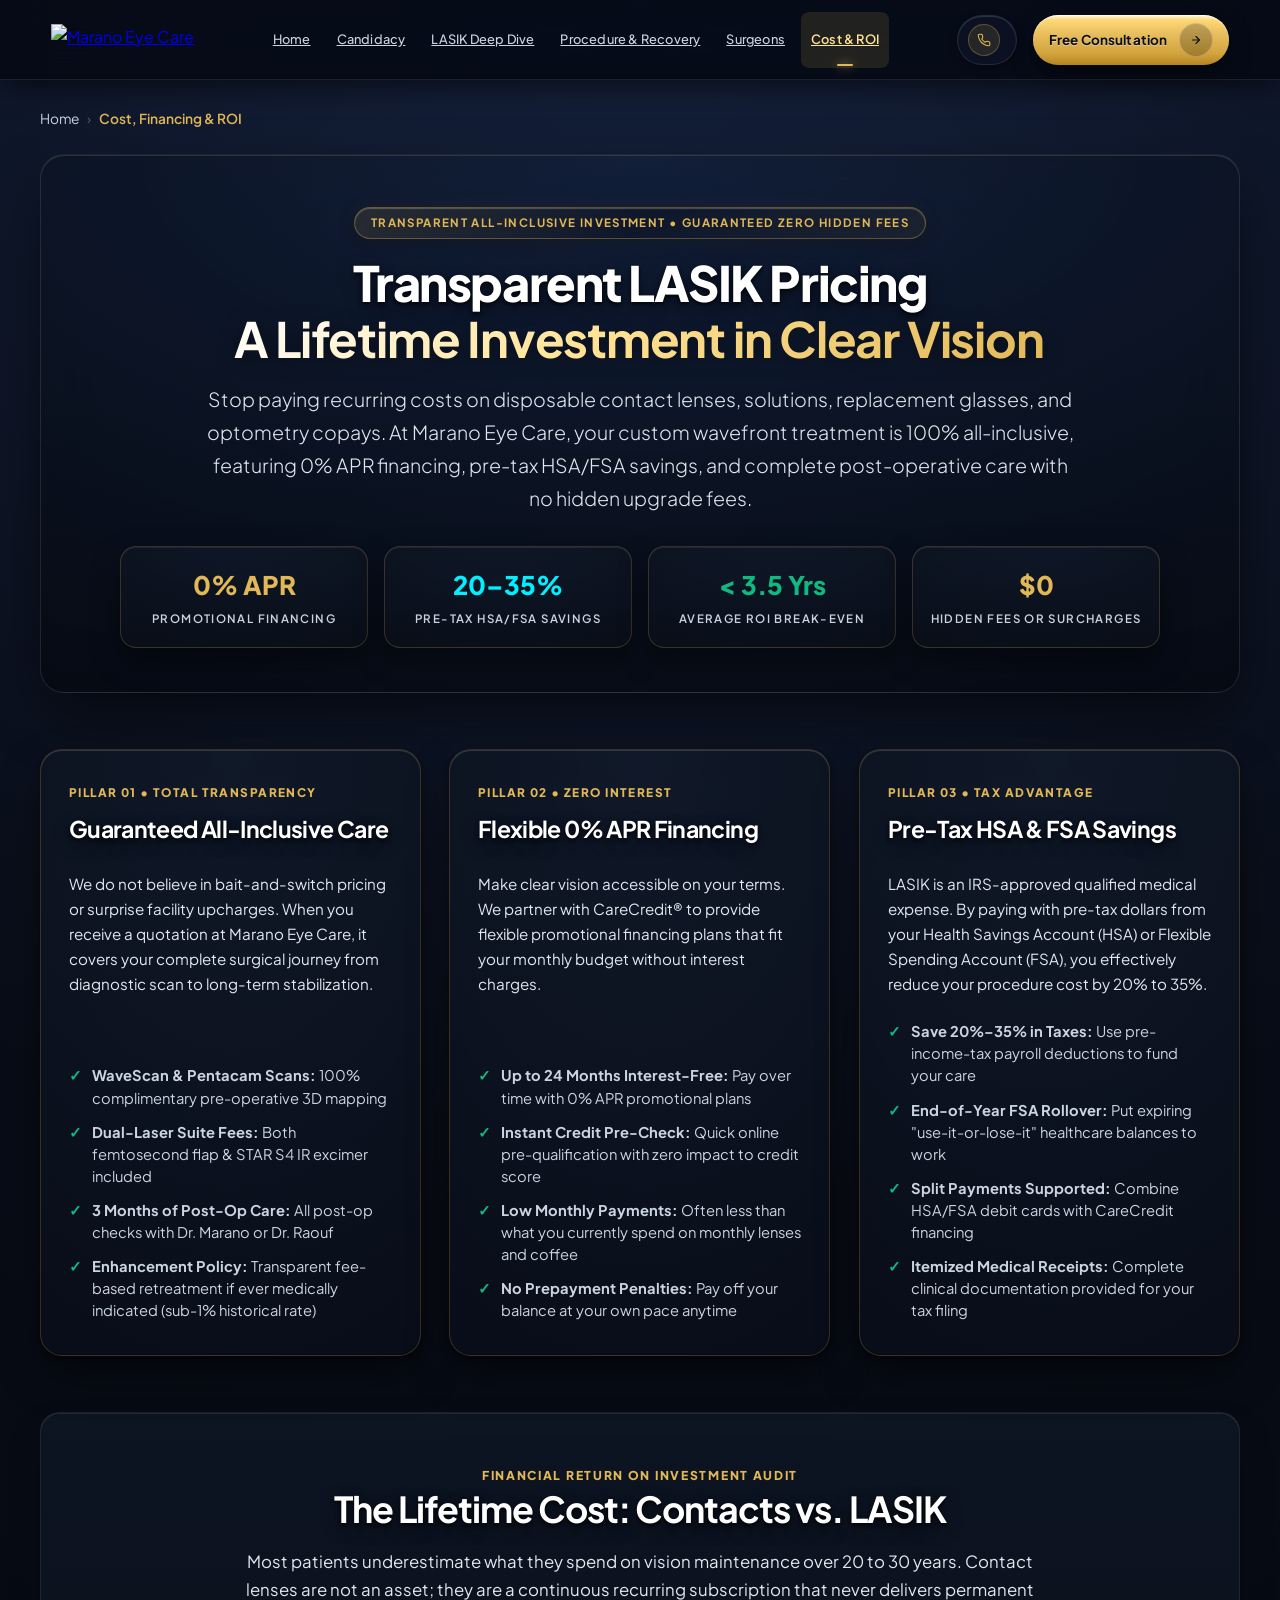
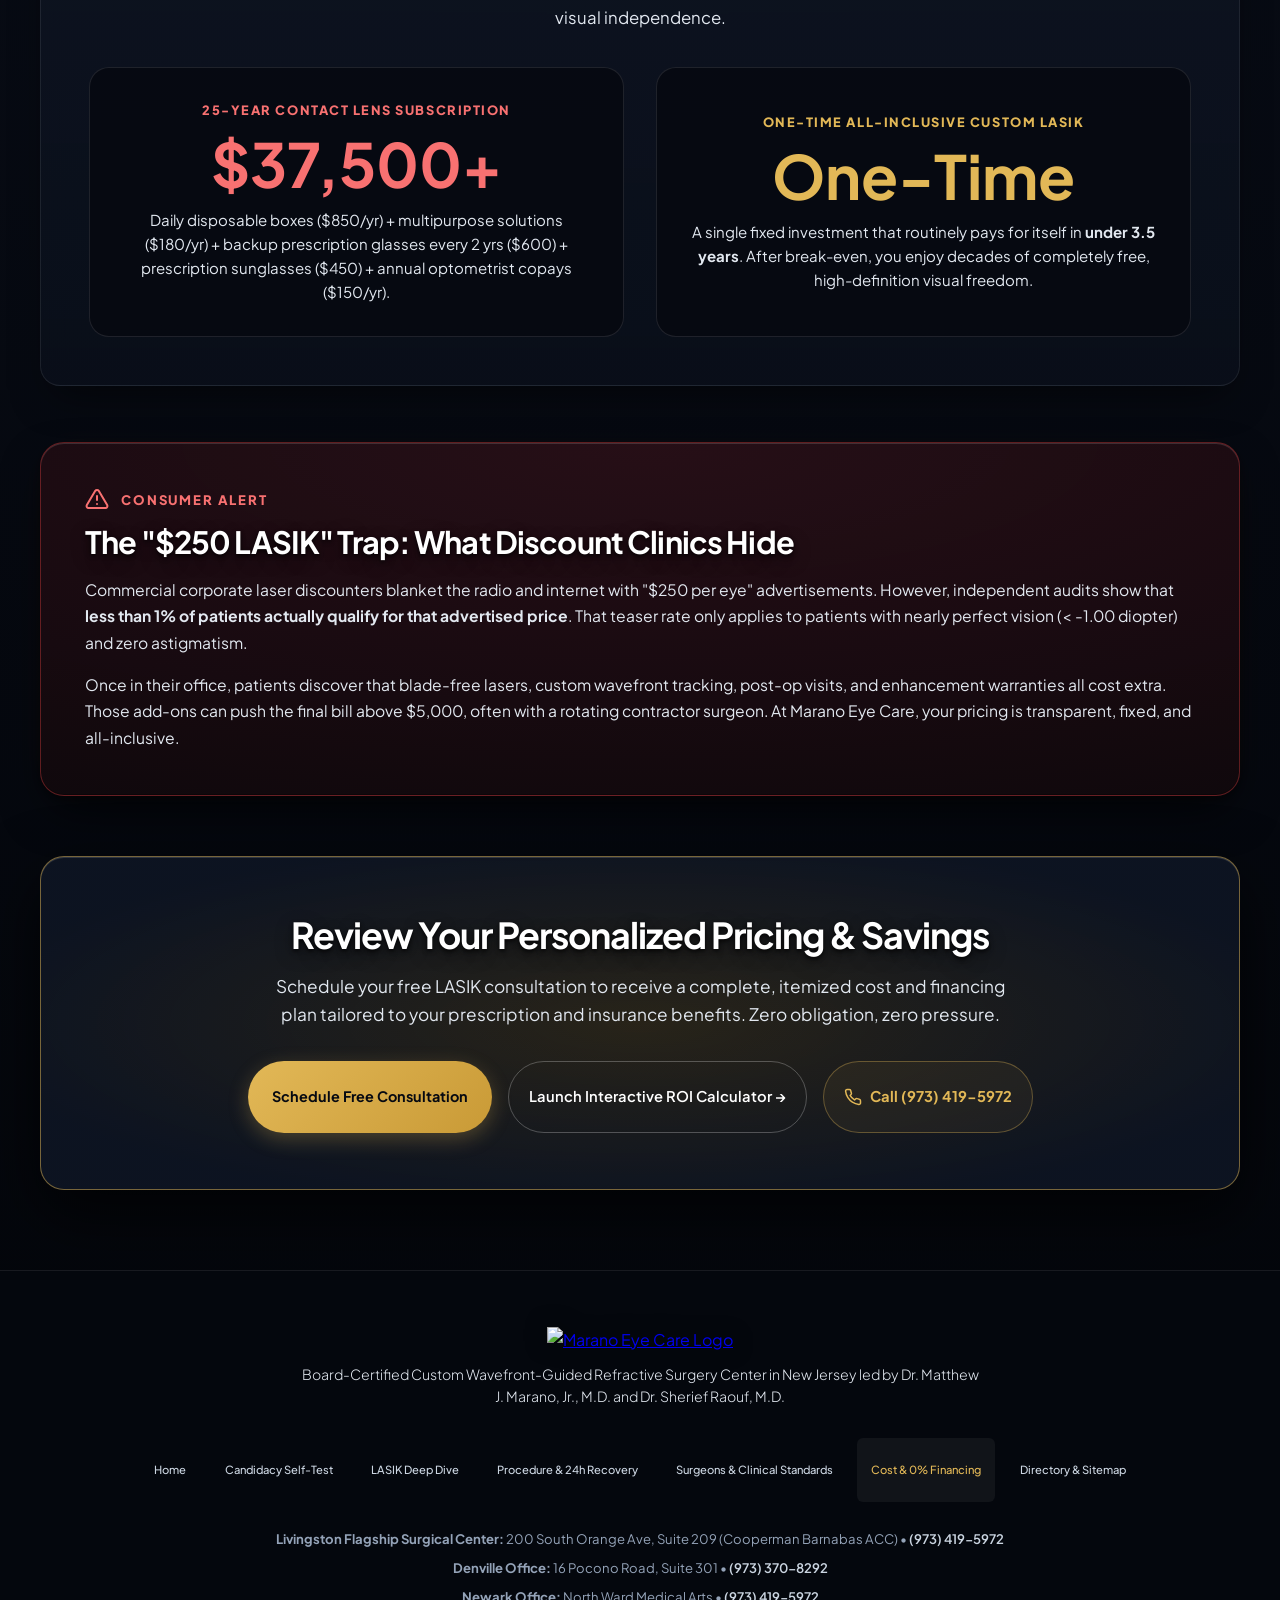
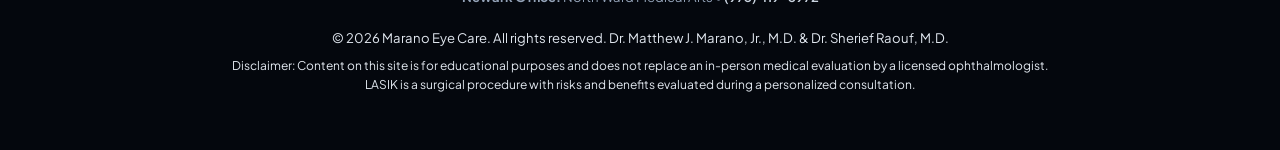
==== commit cd20bdad: "feat(ui): optimize refractive simulation mobile layout, responsive adaptations, and design tokens" ====
--- a/pricing-financing.html
+++ b/pricing-financing.html
@@ -758,7 +758,7 @@
         font-size: 0.8rem;
       }
     </style>
-    <link rel="stylesheet" href="./assets/custom-styles.css?v=194">
+    <link rel="stylesheet" href="./assets/custom-styles.css?v=195">
   </head>
   <body>
     <!-- Persistent Floating Navbar (Matches index.html) -->
--- a/assets/custom-styles.css
+++ b/assets/custom-styles.css
@@ -7223,6 +7223,7 @@
 .topo-insight-avatar img {
   width: 100% !important;
   height: 100% !important;
+  aspect-ratio: 1 / 1 !important;
   object-fit: cover !important;
 }
 
@@ -11291,6 +11292,7 @@
 .footer-logo-img {
   height: 38px;
   width: auto;
+  aspect-ratio: 180 / 40;
   object-fit: contain;
   margin-bottom: 12px;
   filter: drop-shadow(rgba(0, 0, 0, 0.5) 0px 0px 10px);
@@ -14494,40 +14496,25 @@
 
 /* 3. Eyebrow Badges & Clinical Telemetry Tags */
 .superiority-eyebrow,
-.subpage-badge {
-  display: inline-flex !important;
-  align-items: center !important;
-  gap: 8px !important;
-  font-family: 'Plus Jakarta Sans', -apple-system, sans-serif !important;
-  font-size: 0.72rem !important;
-  font-weight: 700 !important;
-  letter-spacing: 0.12em !important;
-  text-transform: uppercase !important;
-  padding: 6px 14px !important;
-  border-radius: 9999px !important;
-  background: rgba(14, 165, 233, 0.08) !important;
-  border: 1px solid rgba(56, 189, 248, 0.25) !important;
-  backdrop-filter: blur(12px) !important;
-  color: #38bdf8 !important;
-}
-
+.subpage-badge,
 .editorial-eyebrow,
 #hero-kicker-eyebrow {
   display: inline-flex !important;
   align-items: center !important;
   gap: 8px !important;
-  font-family: 'Plus Jakarta Sans', -apple-system, sans-serif !important;
+  font-family: var(--font-sans) !important;
   font-size: 0.72rem !important;
   font-weight: 700 !important;
   letter-spacing: 0.12em !important;
   text-transform: uppercase !important;
   padding: 6px 16px !important;
-  border-radius: 9999px !important;
+  border-radius: var(--border-radius-full, 9999px) !important;
   background: linear-gradient(135deg, rgba(226, 184, 87, 0.12) 0%, rgba(15, 23, 42, 0.8) 50%, rgba(226, 184, 87, 0.06) 100%) !important;
   border: 1px solid rgba(226, 184, 87, 0.35) !important;
-  box-shadow: inset 0 1px 1px rgba(255, 240, 190, 0.25), 0 4px 16px rgba(0, 0, 0, 0.3) !important;
+  box-shadow: inset 0 1px 1px rgba(255, 240, 190, 0.25), 0 4px 16px rgba(0, 0, 0, 0.3), 0 0 20px rgba(226, 184, 87, 0.08) !important;
+  -webkit-backdrop-filter: blur(14px) !important;
   backdrop-filter: blur(14px) !important;
-  color: #e2b857 !important;
+  color: var(--accent-gold, #e2b857) !important;
 }
 
 #hero-kicker-text {
@@ -15145,6 +15132,454 @@
   border: 1px solid rgba(239, 68, 68, 0.4) !important;
   color: #f87171 !important;
 }
-
-
-
+/* ==========================================================================
+   REFRACTIVE SIMULATION: INTERACTIVE BUTTONS & SINGLE-LINE LABEL
+/* ==========================================================================
+   REFRACTIVE SIMULATION: INTERACTIVE BUTTONS & MOBILE LAYOUT ARCHITECTURE
+   ========================================================================== */
+
+/* 1. Selector Label */
+.sim-selector-label {
+  white-space: nowrap !important;
+  display: flex !important;
+  align-items: center !important;
+  gap: 8px !important;
+  font-size: clamp(0.72rem, 1.1vw, 0.82rem) !important;
+  letter-spacing: 0.03em !important;
+  color: var(--accent-gold, #e2b857) !important;
+  text-transform: none !important;
+  margin-bottom: 12px !important;
+  min-width: 0 !important;
+}
+
+.sim-selector-dot {
+  display: inline-flex !important;
+  align-items: center !important;
+  justify-content: center !important;
+  width: 18px !important;
+  height: 18px !important;
+  border-radius: 50% !important;
+  background: rgba(226, 184, 87, 0.15) !important;
+  border: 1px solid rgba(226, 184, 87, 0.4) !important;
+  color: var(--accent-gold, #e2b857) !important;
+  font-size: 10px !important;
+  flex-shrink: 0 !important;
+}
+
+.sim-selector-text-desktop {
+  display: inline;
+}
+.sim-selector-text-mobile {
+  display: none;
+}
+
+/* 2. Desktop Grid of Buttons */
+.diopter-selector-btns {
+  display: grid !important;
+  grid-template-columns: 1fr 1fr !important;
+  gap: 10px !important;
+  margin-bottom: 0 !important;
+}
+
+.diopter-btn {
+  background: linear-gradient(180deg, rgba(16, 26, 46, 0.85) 0%, rgba(9, 16, 30, 0.95) 100%) !important;
+  border: 1px solid rgba(0, 240, 255, 0.24) !important;
+  color: var(--text-primary, #f8fafc) !important;
+  padding: 10px 12px !important;
+  text-align: left !important;
+  border-radius: var(--border-radius-sm, 10px) !important;
+  cursor: pointer !important;
+  transition: all 0.22s cubic-bezier(0.16, 1, 0.3, 1) !important;
+  display: flex !important;
+  flex-direction: column !important;
+  justify-content: center !important;
+  gap: 3px !important;
+  position: relative !important;
+  overflow: hidden !important;
+  min-height: 58px !important;
+  box-shadow: 0 4px 12px rgba(0, 0, 0, 0.4), inset 0 1px 0 rgba(255, 255, 255, 0.1) !important;
+}
+
+.diopter-btn-title-wrap {
+  display: flex !important;
+  align-items: center !important;
+  gap: 7px !important;
+  min-width: 0 !important;
+  margin-bottom: 2px !important;
+}
+
+.diopter-btn-title {
+  font-size: 0.86rem !important;
+  font-weight: 700 !important;
+  color: var(--text-primary, #f8fafc) !important;
+  line-height: 1.2 !important;
+  white-space: nowrap !important;
+}
+
+.diopter-radio-ring {
+  display: inline-flex !important;
+  align-items: center !important;
+  justify-content: center !important;
+  width: 14px !important;
+  height: 14px !important;
+  border-radius: 50% !important;
+  border: 1.8px solid rgba(255, 255, 255, 0.35) !important;
+  background: transparent !important;
+  flex-shrink: 0 !important;
+  transition: all 0.2s ease !important;
+}
+
+.diopter-radio-core {
+  width: 6px !important;
+  height: 6px !important;
+  border-radius: 50% !important;
+  background: transparent !important;
+  transition: all 0.2s ease !important;
+}
+
+.diopter-btn-sub {
+  font-size: 0.72rem !important;
+  color: var(--text-dim, #94a3b8) !important;
+  padding-left: 21px !important;
+  font-weight: 500 !important;
+  line-height: 1.25 !important;
+  white-space: nowrap !important;
+  transition: color 0.2s ease !important;
+}
+
+.diopter-btn:hover {
+  background: linear-gradient(180deg, rgba(22, 38, 68, 0.92) 0%, rgba(13, 22, 42, 0.98) 100%) !important;
+  border-color: var(--accent-gold, #e2b857) !important;
+  transform: translateY(-2px) !important;
+  box-shadow: 0 8px 20px rgba(0, 0, 0, 0.55), 0 0 16px var(--gold-glow, rgba(226, 184, 87, 0.2)), inset 0 1px 0 rgba(255, 255, 255, 0.18) !important;
+}
+
+.diopter-btn:hover .diopter-radio-ring {
+  border-color: var(--accent-gold, #e2b857) !important;
+  box-shadow: 0 0 6px var(--gold-glow, rgba(226, 184, 87, 0.4)) !important;
+}
+
+.diopter-btn:hover .diopter-btn-sub {
+  color: var(--text-secondary, #cbd5e1) !important;
+}
+
+.diopter-btn.active {
+  background: linear-gradient(135deg, rgba(226, 184, 87, 0.18) 0%, rgba(15, 24, 45, 0.95) 100%) !important;
+  border: 1.5px solid var(--accent-gold, #e2b857) !important;
+  box-shadow: 0 0 20px var(--gold-glow, rgba(226, 184, 87, 0.28)), 0 4px 14px rgba(0, 0, 0, 0.4), inset 0 1px 0 rgba(255, 255, 255, 0.25) !important;
+}
+
+.diopter-btn.active .diopter-btn-title {
+  color: #ffffff !important;
+}
+
+.diopter-btn.active .diopter-radio-ring {
+  border-color: var(--accent-gold, #e2b857) !important;
+  background: rgba(226, 184, 87, 0.2) !important;
+  box-shadow: 0 0 8px var(--gold-glow, rgba(226, 184, 87, 0.5)) !important;
+}
+
+.diopter-btn.active .diopter-radio-core {
+  background: var(--accent-gold, #e2b857) !important;
+  box-shadow: 0 0 6px var(--accent-gold, #e2b857) !important;
+}
+
+.diopter-btn.active .diopter-btn-sub {
+  color: #e2e8f0 !important;
+  font-weight: 600 !important;
+}
+
+.diopter-btn:focus-visible {
+  outline: 2px solid #e2b857 !important;
+  outline-offset: 2px !important;
+  box-shadow: 0 0 16px rgba(226, 184, 87, 0.4) !important;
+}
+
+.diopter-btn:active {
+  transform: scale(0.98) !important;
+}
+
+/* 3. Mobile / Responsive Architecture (<= 900px) */
+@media (max-width: 900px) {
+  .surgical-card-master {
+    padding: 22px 16px !important;
+    border-radius: 20px !important;
+    margin-bottom: 36px !important;
+  }
+
+  .section-sub-editorial {
+    font-size: 0.9rem !important;
+    line-height: 1.52 !important;
+    margin-bottom: 18px !important;
+  }
+
+  .refractive-sim-wrapper {
+    display: flex !important;
+    flex-direction: column !important;
+    padding: 16px 14px !important;
+    border-radius: 16px !important;
+    gap: 16px !important;
+    margin-top: 16px !important;
+  }
+
+  /* Natural Visual Order:
+     1: Buttons (Controls)
+     2: Eye Ray-Tracing Simulation (Instant Visual Feedback)
+     3: Corneal Reshaping Laser Animation (Mechanism of Action)
+     4: Educational Insight HUD (Detailed Physiological Guide) */
+  .sim-col-top-left {
+    order: 1 !important;
+    width: 100% !important;
+  }
+
+  .sim-diagram-col {
+    order: 2 !important;
+    width: 100% !important;
+    margin: 0 !important;
+  }
+
+  .optical-bench-canvas {
+    width: 100% !important;
+    height: auto !important;
+    aspect-ratio: 590 / 320 !important;
+    min-height: 180px !important;
+    max-height: 250px !important;
+    border-radius: 12px !important;
+  }
+
+  .sim-reshaping-card {
+    order: 3 !important;
+    width: 100% !important;
+    padding: 12px 14px !important;
+    border-radius: 14px !important;
+    box-sizing: border-box !important;
+  }
+
+  .reshaping-canvas-wrap {
+    height: 76px !important;
+  }
+
+  .reshaping-telemetry-bar {
+    flex-wrap: wrap !important;
+    gap: 6px 12px !important;
+  }
+
+  .sim-edu-col {
+    order: 4 !important;
+    width: 100% !important;
+    height: auto !important;
+  }
+
+  .telemetry-hud-box.clinical-edu-card {
+    height: auto !important;
+    max-height: none !important;
+    padding: 16px 14px !important;
+    border-radius: 14px !important;
+    box-sizing: border-box !important;
+  }
+
+  .edu-card-header {
+    display: flex !important;
+    justify-content: space-between !important;
+    align-items: center !important;
+    flex-wrap: wrap !important;
+    gap: 8px !important;
+    padding-bottom: 8px !important;
+  }
+
+  .edu-card-title {
+    font-size: 0.78rem !important;
+    letter-spacing: 0.08em !important;
+  }
+
+  .edu-badge {
+    white-space: nowrap !important;
+    flex-shrink: 0 !important;
+    font-size: 0.7rem !important;
+  }
+
+  .edu-para-secondary,
+  .edu-para-primary {
+    font-size: 0.82rem !important;
+    line-height: 1.45 !important;
+  }
+
+  .edu-heading-row {
+    display: flex !important;
+    align-items: center !important;
+    gap: 6px !important;
+    margin-bottom: 4px !important;
+  }
+
+  .edu-dot-cyan,
+  .edu-dot-gold {
+    flex-shrink: 0 !important;
+  }
+
+  .edu-heading-gold,
+  .edu-heading-cyan {
+    font-size: 0.72rem !important;
+    letter-spacing: 0.04em !important;
+    line-height: 1.25 !important;
+    white-space: nowrap !important;
+  }
+
+  #refraction-title,
+  .refractive-sim-wrapper,
+  .surgical-card-master {
+    scroll-margin-top: 80px !important;
+  }
+}
+
+/* 4. Compact Mobile Sizing (<= 640px) */
+@media (max-width: 640px) {
+  .sim-selector-text-desktop {
+    display: none !important;
+  }
+
+  .sim-selector-text-mobile {
+    display: inline !important;
+    white-space: nowrap !important;
+  }
+
+  .sim-selector-label {
+    font-size: 0.74rem !important;
+    margin-bottom: 10px !important;
+    letter-spacing: 0.02em !important;
+  }
+
+  .diopter-selector-btns {
+    grid-template-columns: 1fr 1fr !important;
+    gap: 8px !important;
+  }
+
+  .diopter-btn {
+    padding: 8px 10px !important;
+    min-height: 52px !important;
+    border-radius: 9px !important;
+  }
+
+  .diopter-btn-title-wrap {
+    gap: 6px !important;
+    margin-bottom: 1px !important;
+  }
+
+  .diopter-btn-title {
+    font-size: 0.78rem !important;
+    letter-spacing: -0.01em !important;
+    white-space: nowrap !important;
+  }
+
+  .diopter-radio-ring {
+    width: 12px !important;
+    height: 12px !important;
+    border-width: 1.5px !important;
+  }
+
+  .diopter-radio-core {
+    width: 5px !important;
+    height: 5px !important;
+  }
+
+  .diopter-btn-sub {
+    font-size: 0.65rem !important;
+    padding-left: 18px !important;
+    letter-spacing: 0 !important;
+    line-height: 1.2 !important;
+    white-space: normal !important;
+  }
+
+  .edu-pills-grid {
+    grid-template-columns: 1fr !important;
+    gap: 8px !important;
+  }
+}
+
+/* 5. Ultra-Small Phones (<= 380px) */
+@media (max-width: 380px) {
+  .surgical-card-master {
+    padding: 16px 10px !important;
+  }
+
+  .refractive-sim-wrapper {
+    padding: 12px 8px !important;
+  }
+
+  .sim-selector-label {
+    font-size: 0.68rem !important;
+    gap: 6px !important;
+  }
+
+  .sim-selector-dot {
+    width: 15px !important;
+    height: 15px !important;
+    font-size: 8px !important;
+  }
+
+  .sim-selector-text-mobile {
+    white-space: normal !important;
+  }
+
+  .diopter-btn {
+    padding: 6px 6px !important;
+    min-height: 48px !important;
+  }
+
+  .diopter-btn-title {
+    font-size: 0.65rem !important;
+    letter-spacing: -0.02em !important;
+  }
+
+  .diopter-btn-sub {
+    font-size: 0.58rem !important;
+    padding-left: 15px !important;
+    letter-spacing: -0.01em !important;
+  }
+}
+
+/* 6. Navigation Adaptation for Small Phones (<= 400px) */
+@media (max-width: 400px) {
+  .header-cta-btn {
+    padding: 6px 10px !important;
+    font-size: 0.75rem !important;
+    gap: 6px !important;
+  }
+  .header-cta-btn .btn-icon-bubble {
+    width: 24px !important;
+    height: 24px !important;
+  }
+}
+
+@media (max-width: 340px) {
+  .header-cta-btn {
+    padding: 5px 8px !important;
+    font-size: 0.7rem !important;
+  }
+  .header-cta-btn .btn-icon-bubble {
+    display: none !important;
+  }
+}
+
+/* 7. Topography Card Tabs Adaptation */
+@media (max-width: 480px) {
+  .topo-view-tabs {
+    max-width: 100% !important;
+    box-sizing: border-box !important;
+  }
+}
+
+/* 8. Typographic & Motion Polish Pass */
+.section-heading-editorial,
+.editorial-page-title,
+.sim-selector-label {
+  text-wrap: balance !important;
+}
+
+@media (prefers-reduced-motion: reduce) {
+  *, ::before, ::after {
+    animation-duration: 0.01ms !important;
+    animation-iteration-count: 1 !important;
+    transition-duration: 0.01ms !important;
+    scroll-behavior: auto !important;
+  }
+}
